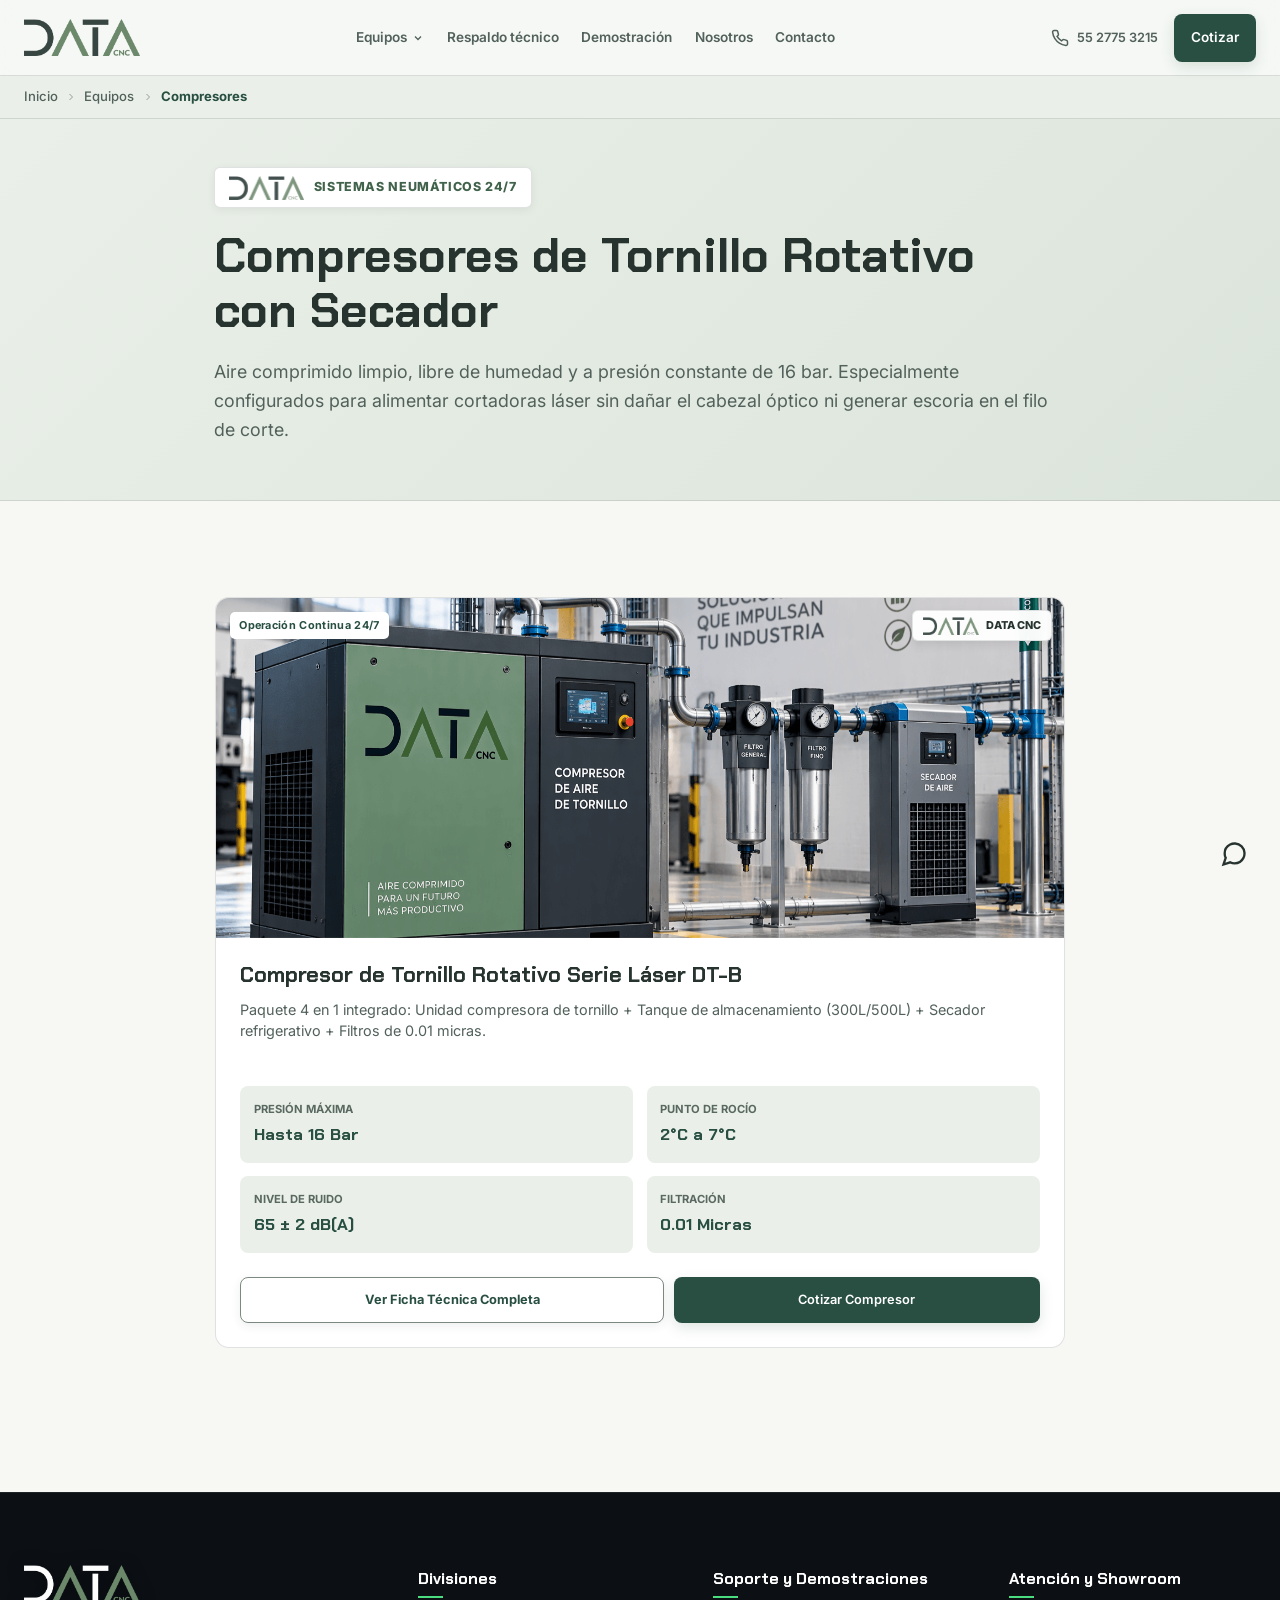
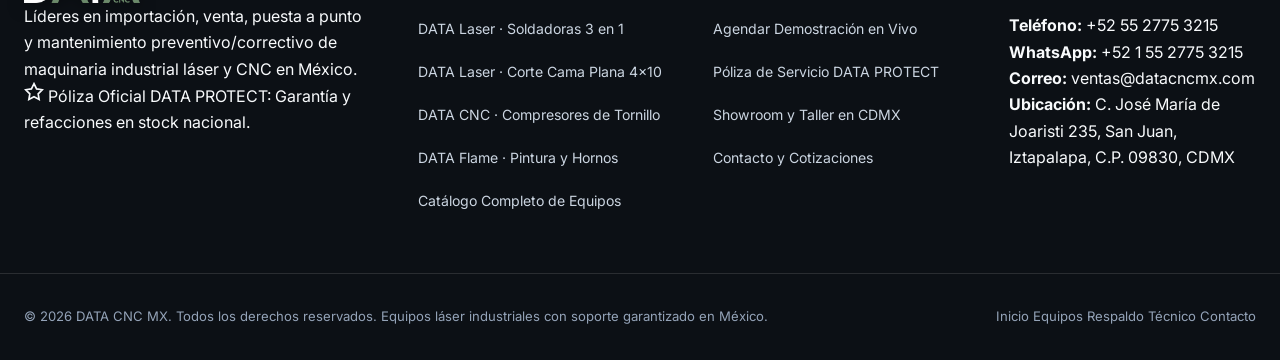
==== compresores.html @ 21731403 "feat: initialize data-cnc-mx-v2 repository with multi-page base and assets" ====
<!DOCTYPE html>
<html lang="es-MX">
<head>
  <meta charset="UTF-8">
  <meta name="viewport" content="width=device-width, initial-scale=1.0">
  <meta http-equiv="X-UA-Compatible" content="ie=edge">
  <title>Compresores de Tornillo Rotativo con Secador Integrado | DATA CNC MX</title>
  <meta name="description" content="Compresores de tornillo rotativo de 10 a 50 HP con secador refrigerativo integrado y 16 bar de presión para corte láser en México. DATA CNC MX.">
  <meta name="author" content="DATA CNC MX">
  <meta name="theme-color" content="#284f42">

  <link rel="icon" type="image/png" href="assets/images/logo-datacnc-symbol.png">
  <link rel="preconnect" href="https://fonts.googleapis.com">
  <link rel="preconnect" href="https://fonts.gstatic.com" crossorigin>
  <link href="https://fonts.googleapis.com/css2?family=Chakra+Petch:wght@500;600;700;800&family=Inter:wght@400;500;600;700&display=swap" rel="stylesheet">
  <link rel="stylesheet" href="css/style.css">
</head>
<body>
  <a class="skip-link" href="#contenido">Saltar al contenido</a>
  <!-- ==========================================================================
       Encabezado Principal y Navegación (Mega-Menú Interactivo)
       ========================================================================== -->
  <!-- ==========================================================================
       Encabezado Principal y Navegación Oficial
       ========================================================================== -->
  <header class="site-header" role="banner">
    <div class="container nav-container">
      <a href="index.html" class="brand-logo" aria-label="DATA CNC MX - Ir al inicio">
        <img src="assets/images/logo-datacnc-header.png" alt="Logotipo oficial DATA CNC" class="header-brand-img">
      </a>

      <!-- Menú de Enlaces de Escritorio y Móvil con Mega-Menú -->
      <nav id="menu-principal" class="nav-menu" aria-label="Menú principal">
        <div class="nav-item has-dropdown">
          <a href="equipos.html" class="nav-link nav-dropdown-trigger" id="dropdown-equipos-btn" aria-haspopup="true" aria-expanded="false">
            <span>Equipos</span>
            <svg class="dropdown-chevron" width="12" height="12" viewBox="0 0 24 24" fill="none" stroke="currentColor" stroke-width="2.5"><polyline points="6 9 12 15 18 9"></polyline></svg>
          </a>
          <div class="mega-menu" id="equipos-mega-menu" role="region" aria-label="Catálogo de equipos y divisiones">
            <div class="container mega-menu-inner">
              <!-- Columna 1: DATA Laser -->
              <div class="mega-col">
                <div class="mega-col-header">
                  <img src="assets/images/logo-data-laser.png" alt="Logotipo DATA Laser" class="mega-brand-logo">
                  <span class="mega-division-tag">Fibra Óptica</span>
                </div>
                <ul class="mega-links">
                  <li>
                    <a href="soldadura-laser.html" class="mega-link-item">
                      <div class="mega-icon-box">
                        <svg width="18" height="18" viewBox="0 0 24 24" fill="none" stroke="currentColor" stroke-width="2"><path d="M14.7 6.3a1 1 0 0 0 0 1.4l1.6 1.6a1 1 0 0 0 1.4 0l3.77-3.77a6 6 0 0 1-7.94 7.94l-6.91 6.91a2.12 2.12 0 0 1-3-3l6.91-6.91a6 6 0 0 1 7.94-7.94l-3.76 3.76z"/></svg>
                      </div>
                      <div class="mega-link-text">
                        <span class="mega-title">Soldadoras Láser</span>
                        <span class="mega-desc">3 en 1 RL (Chiller) & RA Portátil (Aire)</span>
                      </div>
                    </a>
                  </li>
                  <li>
                    <a href="corte-laser.html" class="mega-link-item">
                      <div class="mega-icon-box">
                        <svg width="18" height="18" viewBox="0 0 24 24" fill="none" stroke="currentColor" stroke-width="2"><rect x="3" y="3" width="18" height="18" rx="2"/><path d="M3 9h18"/><path d="M9 21V9"/><circle cx="15" cy="15" r="2"/></svg>
                      </div>
                      <div class="mega-link-text">
                        <span class="mega-title">Corte Láser Cama Plana</span>
                        <span class="mega-desc">Mesa 4x10 (1500 x 3000 mm / 1.5 a 12 kW)</span>
                      </div>
                    </a>
                  </li>
                </ul>
              </div>

              <!-- Columna 2: DATA CNC -->
              <div class="mega-col">
                <div class="mega-col-header">
                  <img src="assets/images/logo-data-cnc.png" alt="Logotipo DATA CNC" class="mega-brand-logo">
                  <span class="mega-division-tag">Control & Potencia</span>
                </div>
                <ul class="mega-links">
                  <li>
                    <a href="compresores.html" class="mega-link-item">
                      <div class="mega-icon-box">
                        <svg width="18" height="18" viewBox="0 0 24 24" fill="none" stroke="currentColor" stroke-width="2"><path d="M12 2v20M17 5H9.5a3.5 3.5 0 0 0 0 7h5a3.5 3.5 0 0 1 0 7H6"/></svg>
                      </div>
                      <div class="mega-link-text">
                        <span class="mega-title">Compresores de Tornillo</span>
                        <span class="mega-desc">10 - 50 HP con secador refrigerativo 24/7</span>
                      </div>
                    </a>
                  </li>
                  <li>
                    <a href="equipos.html" class="mega-link-item">
                      <div class="mega-icon-box">
                        <svg width="18" height="18" viewBox="0 0 24 24" fill="none" stroke="currentColor" stroke-width="2"><rect x="2" y="3" width="20" height="14" rx="2" ry="2"/><line x1="8" y1="21" x2="16" y2="21"/><line x1="12" y1="17" x2="12" y2="21"/></svg>
                      </div>
                      <div class="mega-link-text">
                        <span class="mega-title">Catálogo Completo</span>
                        <span class="mega-desc">Explorar todas las líneas y modelos</span>
                      </div>
                    </a>
                  </li>
                </ul>
              </div>

              <!-- Columna 3: DATA Flame -->
              <div class="mega-col">
                <div class="mega-col-header">
                  <img src="assets/images/logo-data-flame.png" alt="Logotipo DATA Flame" class="mega-brand-logo">
                  <span class="mega-division-tag">Acabados Térmicos</span>
                </div>
                <ul class="mega-links">
                  <li>
                    <a href="data-flame.html" class="mega-link-item">
                      <div class="mega-icon-box">
                        <svg width="18" height="18" viewBox="0 0 24 24" fill="none" stroke="currentColor" stroke-width="2"><path d="M8.5 14.5A2.5 2.5 0 0 0 11 12c0-1.38-.5-2-1-3-1.072-2.143-.224-4.054 2-6 .5 2.5 2 4.9 4 6.5 2 1.6 3 3.5 3 5.5a7 7 0 1 1-14 0c0-1.153.433-2.294 1-3a2.5 2.5 0 0 0 2.5 2.5z"/></svg>
                      </div>
                      <div class="mega-link-text">
                        <span class="mega-title">Pintura & Hornos</span>
                        <span class="mega-desc">Cabinas electrostáticas y curado 250°C</span>
                      </div>
                    </a>
                  </li>
                </ul>
              </div>

              <!-- Columna 4: Destacado / Asesoría -->
              <div class="mega-col">
                <div class="mega-featured-card">
                  <span class="badge">Showroom CDMX</span>
                  <h4>Prueba los equipos en vivo</h4>
                  <p>Trae tus propios materiales a Iztapalapa y prueba soldadura, corte y acabados en tiempo real.</p>
                  <a href="demostracion.html" class="btn">Agendar demostración</a>
                </div>
              </div>
            </div>
          </div>
        </div>
        <a href="respaldo-tecnico.html" class="nav-link">Respaldo técnico</a>
        <a href="demostracion.html" class="nav-link">Demostración</a>
        <a href="nosotros.html" class="nav-link">Nosotros</a>
        <a href="contacto.html" class="nav-link">Contacto</a>
      </nav>

      <!-- Acciones de Cabecera -->
      <div class="nav-actions">
        <a href="tel:+525527753215" class="nav-phone" title="Llamada directa">
          <svg width="18" height="18" viewBox="0 0 24 24" fill="none" stroke="currentColor" stroke-width="2"><path d="M22 16.92v3a2 2 0 0 1-2.18 2 19.79 19.79 0 0 1-8.63-3.07 19.5 19.5 0 0 1-6-6 19.79 19.79 0 0 1-3.07-8.67A2 2 0 0 1 4.11 2h3a2 2 0 0 1 2 1.72 12.84 12.84 0 0 0 .7 2.81 2 2 0 0 1-.45 2.11L8.09 9.91a16 16 0 0 0 6 6l1.27-1.27a2 2 0 0 1 2.11-.45 12.84 12.84 0 0 0 2.81.7A2 2 0 0 1 22 16.92z"></path></svg>
          <span>55 2775 3215</span>
        </a>
        <a href="contacto.html" class="btn btn-primary btn-sm">Cotizar</a>
        <button class="menu-toggle" aria-label="Abrir menú de navegación" aria-expanded="false" aria-controls="menu-principal">
          <svg viewBox="0 0 24 24" fill="none" stroke="currentColor" stroke-width="2"><line x1="3" y1="12" x2="21" y2="12"></line><line x1="3" y1="6" x2="21" y2="6"></line><line x1="3" y1="18" x2="21" y2="18"></line></svg>
        </button>
      </div>
    </div>
  </header>

  <nav class="breadcrumbs-nav" aria-label="Ruta de navegación">
    <div class="container">
      <ol class="breadcrumbs-list">
        <li class="breadcrumb-item"><a href="index.html">Inicio</a></li><li class="breadcrumb-separator"><svg width="12" height="12" viewBox="0 0 24 24" fill="none" stroke="currentColor" stroke-width="2"><polyline points="9 18 15 12 9 6"></polyline></svg></li><li class="breadcrumb-item"><a href="equipos.html">Equipos</a></li><li class="breadcrumb-separator"><svg width="12" height="12" viewBox="0 0 24 24" fill="none" stroke="currentColor" stroke-width="2"><polyline points="9 18 15 12 9 6"></polyline></svg></li><li class="breadcrumb-item current" aria-current="page">Compresores</li>
      </ol>
    </div>
  </nav>

  <main id="contenido" tabindex="-1">
    <section class="category-hero">
      <div class="container category-hero-inner">
        <div class="category-brand-badge">
          <img src="assets/images/logo-data-cnc.png" alt="División DATA CNC">
          <span style="font-size: 0.78rem; font-weight: 800; color: var(--support); letter-spacing: 0.05em;">SISTEMAS NEUMÁTICOS 24/7</span>
        </div>
        <h1 class="category-title">Compresores de Tornillo Rotativo con Secador</h1>
        <p class="category-desc">
          Aire comprimido limpio, libre de humedad y a presión constante de 16 bar. Especialmente configurados para alimentar cortadoras láser sin dañar el cabezal óptico ni generar escoria en el filo de corte.
        </p>
      </div>
    </section>

    <section class="section">
      <div class="container">
        <div style="max-width: 850px; margin: 0 auto 3rem;">
          <article class="product-card">
            <div class="product-thumb-wrapper" style="height: 340px;">
              <span class="product-tag">Operación Continua 24/7</span>
              <div class="card-division-badge">
                <img src="assets/images/logo-data-cnc.png" alt="DATA CNC">
                <span>DATA CNC</span>
              </div>
              <span class="product-power-tag">10 HP - 50 HP</span>
              <a href="ficha-compresor-tornillo.html" class="product-thumb-link">
                <img class="product-thumb" src="assets/images/compresor-tornillo-main.png" alt="Compresor de Tornillo con Secador" loading="lazy">
              </a>
            </div>
            <div class="product-content">
              <h2 class="product-title"><a href="ficha-compresor-tornillo.html">Compresor de Tornillo Rotativo Serie Láser DT-B</a></h2>
              <p class="product-desc">Paquete 4 en 1 integrado: Unidad compresora de tornillo + Tanque de almacenamiento (300L/500L) + Secador refrigerativo + Filtros de 0.01 micras.</p>
              
              <div class="ficha-highlights-grid" style="margin: 1.5rem 0;">
                <div class="highlight-box">
                  <span class="highlight-label">Presión Máxima</span>
                  <span class="highlight-value">Hasta 16 Bar</span>
                </div>
                <div class="highlight-box">
                  <span class="highlight-label">Punto de Rocío</span>
                  <span class="highlight-value">2°C a 7°C</span>
                </div>
                <div class="highlight-box">
                  <span class="highlight-label">Nivel de Ruido</span>
                  <span class="highlight-value">65 &plusmn; 2 dB(A)</span>
                </div>
                <div class="highlight-box">
                  <span class="highlight-label">Filtración</span>
                  <span class="highlight-value">0.01 Micras</span>
                </div>
              </div>

              <div class="product-actions">
                <a href="ficha-compresor-tornillo.html" class="btn btn-secondary btn-ver-ficha">Ver Ficha Técnica Completa</a>
                <a href="https://wa.me/5215527753215?text=Hola%20DATA%20CNC%20MX,%20me%20interesa%20cotizar%20el%20Compresor%20de%20Tornillo%20con%20Secador" target="_blank" rel="noopener" class="btn btn-primary">Cotizar Compresor</a>
              </div>
            </div>
          </article>
        </div>
      </div>
    </section>
  </main>
  <!-- ==========================================================================
       Pie de Página Oficial
       ========================================================================== -->
  <!-- ==========================================================================
       Pie de Página Oficial
       ========================================================================== -->
  <footer class="site-footer" role="contentinfo">
    <div class="container footer-grid">
      <div class="footer-col brand-col">
        <a href="index.html" class="brand-logo" aria-label="DATA CNC MX">
          <img src="assets/images/logo-datacnc-footer-light.png" alt="Logotipo oficial DATA CNC" class="footer-brand-img">
        </a>
        <p class="footer-text">
          Líderes en importación, venta, puesta a punto y mantenimiento preventivo/correctivo de maquinaria industrial láser y CNC en México.
        </p>
        <div class="footer-cert">
          <svg width="20" height="20" viewBox="0 0 24 24" fill="none" stroke="currentColor" stroke-width="2"><polygon points="12 2 15.09 8.26 22 9.27 17 14.14 18.18 21.02 12 17.77 5.82 21.02 7 14.14 2 9.27 8.91 8.26 12 2"></polygon></svg>
          <span>Póliza Oficial DATA PROTECT: Garantía y refacciones en stock nacional.</span>
        </div>
      </div>

      <div class="footer-col">
        <h4 class="footer-heading">Divisiones</h4>
        <ul class="footer-links">
          <li><a href="soldadura-laser.html">DATA Laser · Soldadoras 3 en 1</a></li>
          <li><a href="corte-laser.html">DATA Laser · Corte Cama Plana 4x10</a></li>
          <li><a href="compresores.html">DATA CNC · Compresores de Tornillo</a></li>
          <li><a href="data-flame.html">DATA Flame · Pintura y Hornos</a></li>
          <li><a href="equipos.html">Catálogo Completo de Equipos</a></li>
        </ul>
      </div>

      <div class="footer-col">
        <h4 class="footer-heading">Soporte y Demostraciones</h4>
        <ul class="footer-links">
          <li><a href="demostracion.html">Agendar Demostración en Vivo</a></li>
          <li><a href="respaldo-tecnico.html">Póliza de Servicio DATA PROTECT</a></li>
          <li><a href="nosotros.html">Showroom y Taller en CDMX</a></li>
          <li><a href="contacto.html">Contacto y Cotizaciones</a></li>
        </ul>
      </div>

      <div class="footer-col">
        <h4 class="footer-heading">Atención y Showroom</h4>
        <p class="footer-contact-line"><strong>Teléfono:</strong> <a href="tel:+525527753215">+52 55 2775 3215</a></p>
        <p class="footer-contact-line"><strong>WhatsApp:</strong> <a href="https://wa.me/5215527753215" target="_blank" rel="noopener">+52 1 55 2775 3215</a></p>
        <p class="footer-contact-line"><strong>Correo:</strong> <a href="mailto:ventas@datacncmx.com">ventas@datacncmx.com</a></p>
        <p class="footer-contact-line"><strong>Ubicación:</strong> C. José María de Joaristi 235, San Juan, Iztapalapa, C.P. 09830, CDMX</p>
      </div>
    </div>

    <div class="container footer-bottom">
      <p>&copy; 2026 DATA CNC MX. Todos los derechos reservados. Equipos láser industriales con soporte garantizado en México.</p>
      <div class="footer-bottom-links">
        <a href="index.html">Inicio</a>
        <a href="equipos.html">Equipos</a>
        <a href="respaldo-tecnico.html">Respaldo Técnico</a>
        <a href="contacto.html">Contacto</a>
      </div>
    </div>
  </footer>

  <!-- Botón Flotante Oficial de WhatsApp -->
  <a href="https://wa.me/5215527753215?text=Hola%20DATA%20CNC%20MX,%20me%20gustar%C3%ADa%20recibir%20asesor%C3%ADa%20personalizada." class="floating-whatsapp" target="_blank" rel="noopener" aria-label="Contactar a DATA CNC MX por WhatsApp">
    <svg width="28" height="28" viewBox="0 0 24 24" fill="none" stroke="currentColor" stroke-width="2"><path d="M21 11.5a8.38 8.38 0 0 1-.9 3.8 8.5 8.5 0 0 1-7.6 4.7 8.38 8.38 0 0 1-3.8-.9L3 21l1.9-5.7a8.38 8.38 0 0 1-.9-3.8 8.5 8.5 0 0 1 4.7-7.6 8.38 8.38 0 0 1 3.8-.9h.5a8.48 8.48 0 0 1 8 8v.5z"></path></svg>
  </a>

  <!-- Modal Lightbox para Vista Ampliada (Zoom) -->
  <div id="lightbox-modal" class="lightbox-modal" role="dialog" aria-modal="true" aria-hidden="true" aria-label="Visualizador de imagen en alta resolución">
    <div class="lightbox-content">
      <button class="lightbox-close-btn" id="lightbox-close-btn" aria-label="Cerrar vista ampliada">
        <svg width="20" height="20" viewBox="0 0 24 24" fill="none" stroke="currentColor" stroke-width="2.5"><line x1="18" y1="6" x2="6" y2="18"></line><line x1="6" y1="6" x2="18" y2="18"></line></svg>
      </button>
      <img id="lightbox-img" src="" alt="Imagen ampliada">
    </div>
  </div>

  <script src="js/main.js"></script>
</body>
</html>
---- css/style.css ----
/* ==========================================================================
   DATA CNC MX - Hoja de Estilos Principal (Moderno, Responsivo e Industrial)
   ========================================================================== */

:root {
  /* Brand system from DATA logo: sage, graphite and soft neutral surfaces */
  --bg-primary: #f7f8f4;
  --bg-secondary: #eaf0e9;
  --bg-card: #ffffff;
  --bg-card-hover: #f4f7f4;
  --bg-glass: rgba(255, 255, 255, 0.97);
  --bg-deep: #203b32;
  --bg-sage: #e6ede6;

  --brand: #284f42;
  --brand-hover: #1c3b30;
  --brand-glow: rgba(65, 99, 75, 0.16);
  --support: #41634b;
  --support-glow: rgba(82, 111, 93, 0.14);
  --accent-green: #2f6b43;

  --text-main: #27332f;
  --text-muted: #52615b;
  --text-dim: #596860;
  --text-on-dark: #f5f7f5;
  --text-muted-on-dark: #e0e8e1;

  --border-subtle: rgba(39, 51, 47, 0.14);
  --border-accent: rgba(65, 99, 75, 0.42);

  --font-heading: 'Chakra Petch', -apple-system, sans-serif;
  --font-body: 'Inter', -apple-system, BlinkMacSystemFont, "Segoe UI", Roboto, sans-serif;

  --radius-sm: 8px;
  --radius-md: 14px;
  --radius-lg: 22px;
  --radius-full: 9999px;

  --shadow-card: 0 14px 34px -18px rgba(39, 51, 47, 0.34);
  --shadow-glow: 0 0 25px var(--brand-glow);

  --transition-fast: 0.2s cubic-bezier(0.16, 1, 0.3, 1);
  --transition-normal: 0.3s cubic-bezier(0.16, 1, 0.3, 1);

  --header-height: 76px;
  --container-max: 1280px;
}

/* Reset y caja */
*, *::before, *::after {
  box-sizing: border-box;
  margin: 0;
  padding: 0;
}

html {
  scroll-behavior: smooth;
  font-size: 16px;
  -webkit-text-size-adjust: 100%;
}

body {
  background: var(--bg-primary);
  color: var(--text-main);
  font-family: var(--font-body);
  line-height: 1.65;
}

img {
  max-width: 100%;
  height: auto;
  display: block;
}

a {
  color: inherit;
  text-decoration: none;
  transition: color var(--transition-fast);
}

button, input, select, textarea {
  font-family: inherit;
  font-size: inherit;
  color: inherit;
}

/* Tipografía de Encabezados */
h1, h2, h3, h4, .brand-font {
  font-family: var(--font-heading);
  letter-spacing: 0;
  font-weight: 700;
  text-transform: none;
}

/* Contenedor centralizado */
.container {
  width: 100%;
  max-width: var(--container-max);
  margin-left: auto;
  margin-right: auto;
  padding-left: 1.5rem;
  padding-right: 1.5rem;
}

/* Botones */
.btn {
  display: inline-flex;
  align-items: center;
  justify-content: center;
  gap: 0.6rem;
  min-height: 48px;
  padding: 0.8rem 1.25rem;
  font-family: var(--font-body);
  font-weight: 600;
  font-size: 0.9rem;
  line-height: 1.4;
  border-radius: var(--radius-sm);
  cursor: pointer;
  transition: background var(--transition-fast), color var(--transition-fast), box-shadow var(--transition-fast), transform var(--transition-fast);
  border: 1px solid transparent;
  white-space: normal;
  text-align: center;
}

.btn-primary {
  background: var(--brand);
  color: #ffffff;
  box-shadow: 0 5px 14px var(--brand-glow);
}

.btn-primary:hover {
  background: var(--brand-hover);
  box-shadow: 0 8px 20px rgba(48, 76, 56, 0.24);
  transform: translateY(-2px);
}

.btn-secondary {
  background: #ffffff;
  color: var(--brand);
  border-color: #7c8981;
  box-shadow: 0 3px 10px rgba(39, 51, 47, 0.08);
}

.btn-secondary:hover {
  background: var(--bg-secondary);
  border-color: var(--brand);
  transform: translateY(-2px);
}

.btn-outline {
  background: transparent;
  color: var(--brand);
  border-color: var(--brand);
}

.btn-outline:hover {
  background: var(--brand);
  color: #ffffff;
  box-shadow: 0 0 15px var(--brand-glow);
}

.btn-whatsapp {
  background: #176940;
  color: #ffffff;
}

.btn-whatsapp:hover {
  background: #105432;
  box-shadow: 0 4px 15px rgba(37, 211, 102, 0.4);
}

.btn-sm {
  padding: 0.5rem 1rem;
  font-size: 0.85rem;
}

.btn-block {
  width: 100%;
}

/* ==========================================================================
   Header y Barra de Navegación
   ========================================================================== */
.site-header {
  position: fixed;
  top: 0;
  left: 0;
  right: 0;
  height: var(--header-height);
  z-index: 1000;
  transition: background var(--transition-normal), backdrop-filter var(--transition-normal), border var(--transition-normal);
}

.site-header {
  background: rgba(245, 247, 245, 0.88);
  backdrop-filter: blur(14px);
  -webkit-backdrop-filter: blur(14px);
  border-bottom: 1px solid var(--border-subtle);
}

.site-header.scrolled {
  background: var(--bg-glass);
  backdrop-filter: blur(14px);
  -webkit-backdrop-filter: blur(14px);
  border-bottom: 1px solid var(--border-subtle);
}

.nav-container {
  display: flex;
  align-items: center;
  justify-content: space-between;
  gap: 1.5rem;
  height: 100%;
}

.brand-logo {
  display: flex;
  align-items: center;
  gap: 0.75rem;
}

.brand-logo {
  display: flex;
  align-items: center;
  text-decoration: none;
}

.brand-logo img,
.header-brand-img {
  height: 38px;
  width: auto;
  max-width: 175px;
  object-fit: contain;
  display: block;
}

.brand-text {
  display: flex;
  flex-direction: column;
}

.brand-title {
  font-size: 1.3rem;
  color: var(--text-main);
  line-height: 1.1;
  font-weight: 800;
}

.brand-title span {
  color: var(--brand);
}

.brand-subtitle {
  font-size: 0.65rem;
  color: var(--text-dim);
  letter-spacing: 0.15em;
  font-weight: 600;
}

.nav-menu {
  display: flex;
  align-items: center;
  gap: 1.4rem;
}

.nav-link {
  font-size: 0.85rem;
  font-weight: 600;
  color: var(--text-muted);
  position: relative;
  min-height: 44px;
  display: inline-flex;
  align-items: center;
  white-space: nowrap;
}

.nav-link:hover, .nav-link.active {
  color: var(--text-main);
}

.nav-link::after {
  content: '';
  position: absolute;
  bottom: 0;
  left: 0;
  width: 0%;
  height: 2px;
  background-color: var(--brand);
  transition: width var(--transition-fast);
}

.nav-link:hover::after, .nav-link.active::after {
  width: 100%;
}

.nav-actions {
  display: flex;
  align-items: center;
  gap: 1rem;
}

.nav-phone {
  display: inline-flex;
  align-items: center;
  justify-content: center;
  gap: 0.5rem;
  min-width: 44px;
  min-height: 44px;
  font-size: 0.8rem;
  color: var(--text-muted);
  font-weight: 600;
}

.nav-phone:hover {
  color: var(--brand);
}

/* Botón Hamburguesa Móvil */
.menu-toggle {
  display: none;
  width: 44px;
  height: 44px;
  align-items: center;
  justify-content: center;
  background: none;
  border: 1px solid var(--border-subtle);
  border-radius: 4px;
  cursor: pointer;
  padding: 0.5rem;
  color: var(--text-main);
}

.menu-toggle svg {
  width: 28px;
  height: 28px;
}

/* ==========================================================================
   Hero Section
   ========================================================================== */
.hero {
  padding-top: calc(var(--header-height) + 4rem);
  padding-bottom: 4rem;
  position: relative;
  background: linear-gradient(110deg, #f7f8f4 55%, #eaf0e9 55%);
}

.hero-grid {
  display: grid;
  grid-template-columns: minmax(0, 1fr) minmax(0, 1fr);
  grid-template-areas: 'copy machine';
  align-items: center;
  gap: 3.5rem;
}

.hero-content {
  grid-area: copy;
  min-width: 0;
}

.hero-title {
  font-size: clamp(2.5rem, 4.2vw, 3.8rem);
  line-height: 1.08;
  letter-spacing: -0.045em;
  margin-bottom: 1.5rem;
  color: var(--text-main);
}

.hero-description {
  font-size: 1.05rem;
  color: var(--text-muted);
  margin-bottom: 1.75rem;
  max-width: 49ch;
}

.hero-buttons {
  display: flex;
  flex-wrap: wrap;
  gap: 0.75rem;
  margin-bottom: 1.75rem;
}

.hero-guarantee {
  display: flex;
  flex-wrap: wrap;
  align-items: center;
  gap: 0.75rem 1.5rem;
  padding-top: 1.5rem;
  border-top: 1px solid var(--border-subtle);
}

.guarantee-item {
  display: flex;
  align-items: center;
  gap: 0.5rem;
  font-size: 0.85rem;
  color: var(--text-muted);
  font-weight: 500;
}

.guarantee-item svg {
  color: var(--brand);
  flex-shrink: 0;
}

.hero-image-wrapper {
  grid-area: machine;
  min-width: 0;
  position: relative;
  border-radius: var(--radius-lg);
  overflow: hidden;
  background: var(--bg-deep);
  box-shadow: var(--shadow-card);
}

.hero-main-img {
  width: 100%;
  height: auto;
  aspect-ratio: 6 / 5;
  object-fit: cover;
}

.hero-image-caption {
  display: flex;
  align-items: center;
  justify-content: space-between;
  gap: 1rem;
  padding: 1.25rem 1.5rem;
  background: var(--bg-deep);
  color: #fff;
  font-size: 0.9rem;
}

/* ==========================================================================
   Sección de Métricas / Stats
   ========================================================================== */
.stats-section {
  padding: 1.75rem 0;
  background: var(--bg-card);
  border-block: 1px solid var(--border-subtle);
}

.stats-grid {
  display: grid;
  grid-template-columns: repeat(4, 1fr);
  gap: 2rem;
  text-align: center;
}

.stat-item {
  position: relative;
}

.stat-item:not(:last-child)::after {
  content: '';
  position: absolute;
  right: 0;
  top: 20%;
  height: 60%;
  width: 1px;
  background: var(--border-subtle);
}

.stat-number {
  font-size: clamp(1.6rem, 2.5vw, 2.1rem);
  font-weight: 700;
  color: var(--brand);
  line-height: 1.2;
  margin-bottom: 0.3rem;
  font-family: var(--font-heading);
}

.stat-label {
  font-size: 0.7rem;
  font-weight: 600;
  color: var(--text-muted);
  letter-spacing: 0.06em;
}

/* ==========================================================================
   Sección de Catálogo de Productos
   ========================================================================== */
.section {
  padding: 6rem 0;
  position: relative;
}

.section-header {
  text-align: left;
  max-width: 720px;
  margin: 0 0 2rem;
}

.section-subtitle {
  color: var(--brand);
  font-size: 0.73rem;
  font-weight: 700;
  letter-spacing: 0.1em;
  text-transform: uppercase;
  margin-bottom: 1rem;
  display: block;
}

.section-title {
  font-size: clamp(2rem, 3vw, 2.6rem);
  line-height: 1.15;
  margin-bottom: 1rem;
}

.section-desc {
  font-size: 1.05rem;
  color: var(--text-muted);
}

/* Filtros de Productos */
.product-filters {
  display: flex;
  justify-content: flex-start;
  flex-wrap: wrap;
  gap: 0.6rem;
  margin-bottom: 1rem;
}

.filter-btn {
  background: transparent;
  border: 1px solid #7c8981;
  color: var(--text-main);
  min-height: 44px;
  padding: 0.6rem 1rem;
  border-radius: var(--radius-full);
  font-size: 0.85rem;
  font-weight: 600;
  cursor: pointer;
  transition: background var(--transition-fast), color var(--transition-fast);
}

.filter-btn:hover, .filter-btn.active {
  background: var(--brand);
  border-color: var(--brand);
  color: #ffffff;
  box-shadow: 0 4px 12px var(--brand-glow);
}

/* Grilla de Productos */
.products-grid {
  display: grid;
  grid-template-columns: repeat(3, minmax(0, 1fr));
  gap: 1.5rem;
}

.product-card {
  background: var(--bg-card);
  border: 1px solid var(--border-subtle);
  border-radius: var(--radius-md);
  overflow: hidden;
  transition: all var(--transition-normal);
  display: flex;
  flex-direction: column;
}

.product-card:hover {
  transform: translateY(-3px);
  border-color: var(--border-accent);
  box-shadow: var(--shadow-card);
}

.product-thumb-wrapper {
  position: relative;
  height: 240px;
  background: var(--bg-secondary);
  overflow: hidden;
  display: flex;
  align-items: center;
  justify-content: center;
}

.product-thumb {
  height: 100%;
  width: 100%;
  object-fit: cover;
  transition: transform 0.4s ease;
}

.product-card:hover .product-thumb {
  transform: scale(1.08);
}

.product-tag {
  position: absolute;
  z-index: 1;
  top: 0.85rem;
  left: 0.85rem;
  max-width: calc(100% - 1.7rem);
  background: #ffffff;
  color: var(--brand);
  font-size: 0.68rem;
  font-weight: 700;
  letter-spacing: 0.03em;
  padding: 0.3rem 0.6rem;
  border-radius: 5px;
}

.product-power-tag {
  position: absolute;
  bottom: 0.85rem;
  right: 0.85rem;
  background: var(--brand);
  color: #fff;
  font-size: 0.75rem;
  font-weight: 700;
  padding: 0.3rem 0.6rem;
  border-radius: 5px;
}

.product-content {
  padding: 1.5rem;
  display: flex;
  flex-direction: column;
  flex-grow: 1;
  min-width: 0;
}

.product-title {
  font-size: 1.35rem;
  margin-bottom: 0.6rem;
  line-height: 1.25;
}

.product-desc {
  font-size: 0.9rem;
  color: var(--text-muted);
  margin-bottom: 1.25rem;
  line-height: 1.5;
}

.product-specs-list {
  list-style: none;
  margin-bottom: 1.5rem;
  padding-bottom: 1.25rem;
  border-bottom: 1px solid var(--border-subtle);
  display: flex;
  flex-direction: column;
  gap: 0.5rem;
}

.product-spec-item {
  display: flex;
  align-items: center;
  gap: 0.6rem;
  font-size: 0.82rem;
  color: var(--text-muted);
}

.product-spec-item svg {
  color: var(--brand);
  flex-shrink: 0;
  width: 16px;
  height: 16px;
}

.product-actions {
  display: flex;
  flex-wrap: wrap;
  gap: 0.6rem;
  margin-top: auto;
}

.product-actions .btn {
  flex: 1 1 auto;
  min-height: 46px;
  padding: 0.7rem 0.8rem;
  font-size: 0.8rem;
}

/* ==========================================================================
   Sección Data Protect (Garantía y Servicio)
   ========================================================================== */
.data-protect-section {
  background: var(--bg-secondary);
  border-top: 1px solid var(--border-subtle);
  border-bottom: 1px solid var(--border-subtle);
}

.protect-grid {
  display: grid;
  grid-template-columns: minmax(0, 1.3fr) minmax(0, 0.7fr);
  gap: 3.5rem;
  align-items: center;
}

.protect-badge {
  display: inline-flex;
  align-items: center;
  gap: 0.5rem;
  color: var(--support);
  font-size: 0.8rem;
  font-weight: 700;
  letter-spacing: 0.1em;
  text-transform: uppercase;
  margin-bottom: 1rem;
}

.protect-features {
  display: grid;
  grid-template-columns: 1fr 1fr;
  gap: 1.5rem;
  margin-top: 2rem;
}

.protect-feature-card {
  background: var(--bg-card);
  border: 1px solid var(--border-subtle);
  border-radius: var(--radius-md);
  padding: 1.5rem;
  transition: border-color var(--transition-fast);
}

.protect-feature-card:hover {
  border-color: var(--support);
}

.protect-feature-card .card-icon {
  width: 40px;
  height: 40px;
  border-radius: var(--radius-sm);
  background: var(--bg-sage);
  color: var(--support);
  display: flex;
  align-items: center;
  justify-content: center;
  margin-bottom: 1rem;
}

.protect-feature-card h4 {
  font-size: 1.05rem;
  margin-bottom: 0.4rem;
}

.protect-feature-card p {
  font-size: 0.85rem;
  color: var(--text-muted);
}

.protect-visual {
  position: relative;
  text-align: center;
}

.protect-visual img {
  width: 100%;
  aspect-ratio: 4 / 5;
  object-fit: cover;
  border-radius: var(--radius-lg);
  box-shadow: var(--shadow-card);
}

/* ==========================================================================
   Sección Demostraciones (Agenda tu DEMO)
   ========================================================================== */
.demo-banner {
  --text-muted: #dce6df;
  --text-dim: #dce6df;
  background: var(--bg-deep);
  color: #ffffff;
  border-radius: var(--radius-lg);
  padding: 3.5rem;
  display: grid;
  grid-template-columns: minmax(0, 1.2fr) minmax(0, 0.8fr);
  gap: 3rem;
  align-items: center;
}

.demo-banner-content h2 {
  font-size: 2.2rem;
  margin-bottom: 1rem;
}

.demo-banner-content p {
  font-size: 1.05rem;
  color: #e9f0ea;
  margin-bottom: 2rem;
}

.demo-options {
  display: flex;
  flex-direction: column;
  gap: 1rem;
  margin-bottom: 2rem;
}

.demo-option-item {
  display: flex;
  align-items: flex-start;
  gap: 1rem;
}

.demo-option-item svg {
  color: #c5d9be;
  flex-shrink: 0;
  margin-top: 0.2rem;
}

.demo-option-item h4 {
  font-size: 0.95rem;
  margin-bottom: 0.2rem;
}

.demo-option-item p {
  font-size: 0.82rem;
  color: var(--text-muted);
  margin-bottom: 0;
}

.demo-banner-action {
  --text-muted: #52615b;
  --text-dim: #596860;
  background: #f7f8f4;
  color: var(--text-main);
  border-radius: var(--radius-md);
  padding: 2rem;
  text-align: left;
}

.demo-banner-action h3 {
  font-size: 1.3rem;
  margin-bottom: 0.5rem;
}

.demo-banner-action p {
  font-size: 0.85rem;
  color: var(--text-muted);
  margin-bottom: 1.5rem;
}

/* ==========================================================================
   Sección Sobre Nosotros (About Us)
   ========================================================================== */
.about-grid {
  display: grid;
  grid-template-columns: 1fr 1fr;
  gap: 4rem;
  align-items: center;
}

.about-images-composition {
  position: relative;
}

.about-main-image {
  width: 100%;
  max-height: 580px;
  object-fit: cover;
  border-radius: var(--radius-lg);
  box-shadow: var(--shadow-card);
}

.about-badge-card {
  position: absolute;
  bottom: -20px;
  right: -20px;
  background: var(--bg-glass);
  backdrop-filter: blur(12px);
  border: 1px solid var(--border-accent);
  padding: 1.25rem 1.5rem;
  border-radius: var(--radius-md);
  box-shadow: var(--shadow-card);
  text-align: center;
}

.about-badge-number {
  font-size: 2.2rem;
  font-weight: 800;
  color: var(--brand);
  font-family: var(--font-heading);
  line-height: 1;
}

.about-badge-label {
  font-size: 0.75rem;
  font-weight: 700;
  color: var(--text-muted);
  text-transform: uppercase;
}

.about-values {
  display: grid;
  grid-template-columns: 1fr 1fr;
  gap: 1.5rem;
  margin-top: 2rem;
}

.value-item h4 {
  font-size: 1rem;
  margin-bottom: 0.3rem;
  color: var(--brand);
}

.value-item p {
  font-size: 0.85rem;
  color: var(--text-muted);
}

/* ==========================================================================
   Sección de Contacto y Formulario
   ========================================================================== */
.contact-section {
  background: var(--bg-secondary);
  border-top: 1px solid var(--border-subtle);
}

.contact-grid {
  display: grid;
  grid-template-columns: 0.9fr 1.1fr;
  gap: 3.5rem;
}

.contact-info-card {
  display: flex;
  flex-direction: column;
  gap: 2rem;
}

.contact-info-item {
  display: flex;
  align-items: flex-start;
  gap: 1.25rem;
}

.contact-icon-box {
  width: 48px;
  height: 48px;
  border-radius: var(--radius-md);
  background: var(--bg-sage);
  border: 1px solid var(--border-accent);
  color: var(--brand);
  display: flex;
  align-items: center;
  justify-content: center;
  flex-shrink: 0;
}

.contact-info-text h4 {
  font-size: 0.95rem;
  margin-bottom: 0.25rem;
}

.contact-info-text p, .contact-info-text a {
  font-size: 0.95rem;
  color: var(--text-muted);
}

.contact-info-text a:hover {
  color: var(--brand);
}

/* Formulario */
.contact-form-card {
  background: var(--bg-card);
  border: 1px solid var(--border-subtle);
  border-radius: var(--radius-lg);
  padding: 2.5rem;
  box-shadow: var(--shadow-card);
}

.form-grid {
  display: grid;
  grid-template-columns: 1fr 1fr;
  gap: 1.25rem;
}

.form-group {
  display: flex;
  flex-direction: column;
  gap: 0.4rem;
}

.form-group.full-width {
  grid-column: 1 / -1;
}

.form-label {
  font-size: 0.85rem;
  font-weight: 600;
  color: var(--text-main);
}

.form-input, .form-select, .form-textarea {
  width: 100%;
  min-width: 0;
  min-height: 48px;
  background: #ffffff;
  border: 1px solid #7c8981;
  border-radius: var(--radius-sm);
  padding: 0.8rem 1rem;
  color: var(--text-main);
  font-size: 16px;
  transition: border-color var(--transition-fast), box-shadow var(--transition-fast);
}

.form-input:focus, .form-select:focus, .form-textarea:focus {
  outline: none;
  border-color: var(--brand);
  box-shadow: 0 0 0 3px var(--brand-glow);
  background: #ffffff;
}

.form-select option {
  background: #ffffff;
  color: var(--text-main);
}

.form-textarea {
  resize: vertical;
  min-height: 110px;
}

/* ==========================================================================
   Footer
   ========================================================================== */
.site-footer {
  --text-main: #f8fafc;
  --text-muted: #cbd5e1;
  --text-dim: #94a3b8;
  --brand: #4ade80;
  --border-subtle: rgba(255, 255, 255, 0.12);
  background: #0c1015;
  border-top: 1px solid rgba(255, 255, 255, 0.08);
  color: var(--text-main);
  padding: 4.5rem 0 2rem;
}

.footer-brand-img {
  height: 42px;
  width: auto;
  max-width: 185px;
  object-fit: contain;
  display: block;
  filter: drop-shadow(0 2px 8px rgba(0, 0, 0, 0.6));
}

.footer-grid {
  display: grid;
  grid-template-columns: 1.4fr 1fr 1fr 1fr;
  gap: 3rem;
  margin-bottom: 3.5rem;
}

.footer-brand p {
  color: var(--text-muted);
  font-size: 0.9rem;
  margin-top: 1rem;
  max-width: 320px;
}

.footer-col h4 {
  font-size: 1rem;
  margin-bottom: 1.25rem;
  color: #ffffff;
  position: relative;
  display: inline-block;
}

.footer-col h4::after {
  content: '';
  position: absolute;
  bottom: -6px;
  left: 0;
  width: 25px;
  height: 2px;
  background: var(--brand);
}

.footer-links {
  list-style: none;
  display: flex;
  flex-direction: column;
  gap: 0.7rem;
}

.footer-links a {
  font-size: 0.88rem;
  color: var(--text-muted);
  transition: color var(--transition-fast);
}

.footer-links a:hover {
  color: var(--brand);
  transform: translateX(4px);
  display: inline-block;
}

.footer-bottom {
  display: flex;
  justify-content: space-between;
  align-items: center;
  padding-top: 2rem;
  border-top: 1px solid var(--border-subtle);
  font-size: 0.82rem;
  color: var(--text-dim);
  flex-wrap: wrap;
  gap: 1rem;
}

/* ==========================================================================
   Botón Flotante de WhatsApp
   ========================================================================== */
.floating-whatsapp {
  position: fixed;
  bottom: 2rem;
  right: 2rem;
  z-index: 999;
  display: flex;
  align-items: center;
  gap: 0.75rem;
}

.whatsapp-btn-round {
  width: 56px;
  height: 56px;
  border-radius: 50%;
  background: #176940;
  color: #ffffff;
  display: flex;
  align-items: center;
  justify-content: center;
  box-shadow: 0 4px 16px rgba(23, 105, 64, 0.2);
  cursor: pointer;
  transition: transform var(--transition-normal);
}

.whatsapp-btn-round:hover {
  transform: scale(1.1);
}

.whatsapp-tooltip {
  background: #ffffff;
  border: 1px solid var(--border-subtle);
  padding: 0.5rem 0.9rem;
  border-radius: var(--radius-full);
  font-size: 0.8rem;
  font-weight: 600;
  color: var(--text-main);
  box-shadow: var(--shadow-card);
  pointer-events: none;
  white-space: nowrap;
}

/* ==========================================================================
   Modales (Ficha Técnica y Agenda Demo)
   ========================================================================== */
body.modal-open {
  overflow: hidden;
}

.modal-overlay {
  overflow-y: auto;
  overscroll-behavior: contain;
  position: fixed;
  inset: 0;
  background: rgba(0, 0, 0, 0.8);
  backdrop-filter: blur(8px);
  z-index: 2000;
  display: flex;
  align-items: center;
  justify-content: center;
  padding: 1.5rem;
  opacity: 0;
  visibility: hidden;
  transition: opacity var(--transition-normal), visibility var(--transition-normal);
}

.modal-overlay.active {
  opacity: 1;
  visibility: visible;
}

.modal-box {
  background: #ffffff;
  border: 1px solid var(--border-accent);
  border-radius: 6px;
  margin-block: auto;
  width: 100%;
  max-width: 860px;
  max-height: min(90vh, 820px);
  overflow-y: auto;
  box-shadow: 0 25px 50px -12px rgba(0, 0, 0, 0.75);
  position: relative;
  transform: translateY(20px);
  transition: transform var(--transition-normal);
}

.modal-overlay.active .modal-box {
  transform: translateY(0);
}

.modal-header {
  padding: 1.75rem 2rem;
  border-bottom: 1px solid var(--border-subtle);
  display: flex;
  align-items: center;
  justify-content: space-between;
  position: sticky;
  top: 0;
  background: var(--bg-secondary);
  z-index: 10;
}

.modal-title {
  font-size: 1.25rem;
  color: var(--text-main);
  line-height: 1.35;
  min-width: 0;
  overflow-wrap: anywhere;
}

.modal-close-btn {
  flex-shrink: 0;
  width: 44px;
  height: 44px;
  display: inline-flex;
  align-items: center;
  justify-content: center;
  background: none;
  border: none;
  border-radius: 4px;
  cursor: pointer;
  color: var(--text-muted);
  padding: 0.5rem;
  transition: color var(--transition-fast);
}

.modal-close-btn:hover {
  color: var(--brand);
  background: var(--bg-sage);
}

.modal-body {
  padding: 2rem;
}

.modal-footer {
  padding: 1.25rem 2rem;
  border-top: 1px solid var(--border-subtle);
  display: flex;
  justify-content: flex-end;
  gap: 1rem;
  background: var(--bg-secondary);
  position: sticky;
  bottom: 0;
}

/* Tabla de Ficha Técnica */
.spec-table-container {
  overflow-x: auto;
  margin: 1.5rem 0;
}

.spec-table {
  width: 100%;
  border-collapse: collapse;
  font-size: 0.9rem;
}

.spec-table th, .spec-table td {
  padding: 0.85rem 1rem;
  text-align: left;
  border-bottom: 1px solid var(--border-subtle);
}

.spec-table th {
  background: rgba(131, 155, 131, 0.16);
  color: var(--brand);
  font-family: var(--font-heading);
  text-transform: uppercase;
  font-size: 0.8rem;
  letter-spacing: 0.05em;
}

.spec-table tr:hover td {
  background: rgba(255, 255, 255, 0.02);
}

/* Notificación Toast */
.toast-container {
  position: fixed;
  bottom: max(1rem, env(safe-area-inset-bottom));
  left: max(1rem, env(safe-area-inset-left));
  right: max(1rem, env(safe-area-inset-right));
  z-index: 3000;
  display: flex;
  flex-direction: column;
  gap: 0.75rem;
}

.toast {
  background: var(--bg-deep);
  border: 1px solid #c5d9be;
  color: #ffffff;
  padding: 1rem 1.4rem;
  border-radius: var(--radius-sm);
  box-shadow: var(--shadow-card);
  font-size: 0.9rem;
  width: fit-content;
  max-width: 34rem;
  display: flex;
  align-items: center;
  gap: 0.75rem;
  animation: slide-up 0.3s ease;
}

@keyframes slide-up {
  from {
    transform: translateY(20px);
    opacity: 0;
  }
  to {
    transform: translateY(0);
    opacity: 1;
  }
}

/* ==========================================================================
   Estilos de Impresión para Ficha Técnica (A4 Industrial Sheet)
   ========================================================================== */
/* Jerarquía, orientación y accesibilidad */
.hero-title span {
  color: var(--brand);
}
.hero-image-label {
  position: absolute;
  top: 1rem;
  left: 1rem;
  padding: 0.4rem 0.65rem;
  border: 1px solid #71877a;
  border-radius: 5px;
  background: var(--bg-deep);
  color: #fff;
  font-size: 0.65rem;
  font-weight: 600;
  letter-spacing: 0.08em;
}
.hero-image-caption strong, .hero-image-caption span {
  display: block;
}
.hero-image-caption div > span {
  margin-top: 0.2rem;
  color: #dce6df;
  font-size: 0.78rem;
}
.image-caption-mark {
  font-size: 1.75rem;
  color: #c5d9be;
}
.product-count {
  color: var(--text-muted);
  font-size: 0.8rem;
  margin-bottom: 1.5rem;
}
.product-spec-item {
  align-items: flex-start;
}
.product-spec-item svg {
  margin-top: 0.25rem;
}
.demo-banner .section-subtitle {
  color: #c5d9be;
}
.demo-action-label {
  display: block;
  color: var(--brand);
  font-size: 0.7rem;
  letter-spacing: 0.08em;
  font-weight: 700;
  margin-bottom: 1rem;
}
.demo-banner-action .demo-help {
  margin: 1rem 0 0;
  font-size: 0.8rem;
}
.demo-help a {
  color: var(--brand);
  text-decoration: underline;
  text-underline-offset: 3px;
}
.form-hint {
  color: var(--text-muted);
  font-size: 0.82rem;
}
.full-width {
  grid-column: 1 / -1;
}
.form-group {
  min-width: 0;
}
.form-input::placeholder, .form-textarea::placeholder {
  color: var(--text-dim);
  opacity: 1;
}
.footer-links a {
  display: inline-flex;
  align-items: center;
  min-height: 32px;
}
.skip-link {
  position: fixed;
  top: 0.75rem;
  left: 1rem;
  z-index: 4000;
  padding: 0.75rem 1rem;
  background: var(--brand);
  color: #fff;
  border-radius: 6px;
  transform: translateY(-180%);
}
.skip-link:focus {
  transform: translateY(0);
}
#contenido, section[id] {
  scroll-margin-top: calc(var(--header-height) + 1.25rem);
}
#contenido:focus {
  outline: none;
}
:where(a, button, input, select, textarea):focus-visible {
  outline: 3px solid var(--brand);
  outline-offset: 4px;
  box-shadow: 0 0 0 2px #fff;
}
.site-footer :focus-visible, .hero-image-caption :focus-visible {
  outline-color: #c5d9be;
}
.ficha-intro {
  display: grid;
  grid-template-columns: 180px minmax(0, 1fr);
  gap: 1.5rem;
  align-items: start;
  margin-bottom: 2rem;
}
.ficha-image {
  background: var(--bg-secondary);
  border-radius: var(--radius-sm);
  overflow: hidden;
}
.ficha-image img {
  width: 100%;
  aspect-ratio: 1;
  object-fit: cover;
}
.ficha-tags {
  display: flex;
  flex-wrap: wrap;
  gap: 0.5rem;
}
.ficha-tags span {
  padding: 0.3rem 0.6rem;
  color: var(--brand);
  background: var(--bg-secondary);
  border-radius: 5px;
  font-size: 0.75rem;
  font-weight: 600;
}

@media print {
  body {
    background: #ffffff !important;
    color: #111827 !important;
  }

  .site-header, .site-footer, .floating-whatsapp, .hero, .stats-section, 
  .data-protect-section, .about-section, .contact-section, .product-filters, 
  .modal-overlay:not(.active) {
    display: none !important;
  }

  .modal-overlay.active {
    display: block;
    position: static;
    background: none;
    backdrop-filter: none;
    padding: 0;
    overflow: visible;
  }

  .modal-box {
    box-shadow: none;
    border: none;
    max-width: 100%;
    max-height: none;
    overflow: visible;
    transform: none;
    color: #111827;
  }

  body.modal-open main, .skip-link, .modal-close-btn, .modal-footer {
    display: none !important;
  }

  body.modal-open {
    overflow: visible;
  }
  .modal-header {
    position: static;
    background: #fff;
    padding: 0 0 1rem;
  }
  .modal-body {
    padding: 0;
  }

  .spec-table th {
    background: #f1f5f9 !important;
    color: #0f172a !important;
    border-bottom: 2px solid #cbd5e1;
  }

  .spec-table td {
    border-bottom: 1px solid #e2e8f0;
    color: #334155;
  }
}

/* ==========================================================================
   Responsividad Móvil y Tablet (Media Queries)
   ========================================================================== */
@media screen and (max-width: 1100px) {
  .menu-toggle {
    display: inline-flex;
  }

  .nav-menu {
    position: fixed;
    top: var(--header-height);
    left: 0;
    right: 0;
    background: var(--bg-glass);
    backdrop-filter: blur(16px);
    -webkit-backdrop-filter: blur(16px);
    border-bottom: 1px solid var(--border-subtle);
    max-height: calc(100dvh - var(--header-height));
    overflow-y: auto;
    flex-direction: column;
    align-items: stretch;
    padding: 1rem 1.5rem max(1.25rem, env(safe-area-inset-bottom));
    gap: 0;
    transform: translateY(-120%);
    transition: transform var(--transition-normal);
    visibility: hidden;
  }

  .nav-link {
    width: 100%;
    min-height: 48px;
    display: flex;
    align-items: center;
    border-bottom: 1px solid var(--border-subtle);
  }

  .nav-link::after {
    display: none;
  }

  .nav-menu.open {
    transform: translateY(0);
    visibility: visible;
  }

  .nav-actions .btn-sm {
    display: none;
  }

}

@media screen and (max-width: 1024px) {
  .products-grid {
    grid-template-columns: repeat(2, minmax(0, 1fr));
  }
  .hero {
    padding-top: calc(var(--header-height) + 1.5rem);
    padding-bottom: 3rem;
  }

  .hero-grid {
    grid-template-columns: minmax(0, 1fr);
    grid-template-areas: 'copy' 'machine';
    text-align: left;
    gap: 1.75rem;
  }

  .hero-image-wrapper {
    width: 100%;
    max-width: 640px;
    margin-inline: auto;
  }

  .hero-title {
    max-width: 18ch;
  }

  .hero-buttons, .hero-guarantee {
    justify-content: flex-start;
  }

  .stats-grid {
    grid-template-columns: repeat(2, 1fr);
    gap: 2rem;
  }

  .stat-item:nth-child(2)::after {
    display: none;
  }

  .protect-grid, .about-grid, .contact-grid, .demo-banner {
    grid-template-columns: 1fr;
    gap: 2.5rem;
  }

  .footer-grid {
    grid-template-columns: repeat(2, 1fr);
  }
}

@media screen and (max-width: 768px) {
  .hero {
    background: var(--bg-primary);
  }
  .hero-main-img {
    aspect-ratio: 3 / 2;
  }
  .ficha-intro {
    grid-template-columns: 1fr;
  }
  .ficha-image {
    max-width: 220px;
  }
  .hero-content .section-subtitle {
    font-size: 0.65rem;
  }
  .btn svg {
    flex-shrink: 0;
  }
  :root {
    --header-height: 68px;
  }

  .products-grid {
    grid-template-columns: 1fr;
  }

  .form-grid {
    grid-template-columns: 1fr;
  }

  .protect-features {
    grid-template-columns: 1fr;
  }
  .protect-visual img {
    aspect-ratio: 3 / 2;
  }

  .about-values {
    grid-template-columns: 1fr;
  }

  .footer-grid {
    grid-template-columns: 1fr;
    gap: 2rem;
  }

  .floating-whatsapp .whatsapp-tooltip {
    display: none;
  }

  .section {
    padding-block: 4rem;
  }

  .product-filters {
    display: grid;
    grid-template-columns: repeat(2, minmax(0, 1fr));
  }

  .filter-btn {
    min-height: 44px;
    padding-inline: 0.5rem;
  }

  .contact-form-card {
    border-radius: 6px;
    padding: 1.5rem;
  }

  .modal-overlay {
    align-items: flex-start;
    padding: 0.75rem;
  }

  .modal-box {
    width: 100%;
    max-height: calc(100dvh - 1.5rem);
  }

  .modal-header {
    padding: 0.75rem 1rem;
  }

  .modal-title {
    max-width: calc(100% - 3.5rem);
    font-size: 1.1rem;
  }

  .modal-body {
    padding: 1rem;
  }

  .modal-footer {
    padding: 0.75rem 1rem;
    flex-wrap: wrap;
  }

  .modal-footer .btn {
    flex: 1 1 12rem;
    white-space: normal;
  }

  .floating-whatsapp {
    right: 1rem;
    bottom: max(1rem, env(safe-area-inset-bottom));
  }

  .whatsapp-btn-round {
    width: 52px;
    height: 52px;
  }
}

@media screen and (max-width: 480px) {
  .hero-buttons {
    flex-direction: column;
  }

  .hero-buttons .btn {
    width: 100%;
  }

  .stats-grid {
    grid-template-columns: repeat(2, minmax(0, 1fr));
    gap: 1.5rem 0.75rem;
  }

  .stat-item::after {
    display: none !important;
  }

  .contact-form-card {
    padding: 1.5rem;
  }

  .demo-banner {
    padding: 2rem 1.25rem;
  }

  .container {
    padding-inline: 1rem;
  }

  .nav-phone span {
    display: none;
  }

  .nav-actions {
    gap: 0.5rem;
  }

  .brand-logo {
    gap: 0.45rem;
  }

  .brand-logo img {
    height: 32px;
    width: 32px;
  }

  .brand-subtitle {
    font-size: 0.55rem;
    letter-spacing: 0.08em;
  }

  .hero-title {
    font-size: clamp(1.95rem, 8vw, 2.75rem);
  }

  .hero-description {
    font-size: 1rem;
  }

  .hero-guarantee {
    flex-wrap: wrap;
    gap: 0.75rem 1rem;
  }

  .product-content {
    padding: 1.25rem;
  }

  .product-actions {
    flex-direction: column;
  }

  .product-actions .btn {
    width: 100%;
    min-height: 46px;
    white-space: normal;
  }

  .demo-banner-action {
    border-radius: 6px;
    padding: 1.25rem;
  }

  .contact-info-item {
    gap: 0.85rem;
  }

  .contact-icon-box {
    width: 42px;
    height: 42px;
  }

  .about-badge-card {
    right: 0;
    bottom: -1rem;
  }

  .toast {
    width: 100%;
    max-width: none;
    padding: 0.85rem 1rem;
    font-size: 0.875rem;
  }
}

@media (prefers-reduced-motion: reduce) {
  *, *::before, *::after {
    scroll-behavior: auto !important;
    animation-duration: 0.01ms !important;
    animation-iteration-count: 1 !important;
    transition-duration: 0.01ms !important;
  }
}


/* ==========================================================================
   REESTRUCTURACIÓN UX/UI: MEGA-MENÚ, BREADCRUMBS, GALERÍAS Y FICHAS TÉCNICAS
   ========================================================================== */

/* --- 1. Mega-Menú Desplegable Interactivo --- */
.has-dropdown {
  position: relative;
}

.nav-dropdown-trigger {
  display: inline-flex;
  align-items: center;
  gap: 0.35rem;
  cursor: pointer;
}

.dropdown-chevron {
  transition: transform var(--transition-fast);
}

.has-dropdown:hover .dropdown-chevron,
.has-dropdown.is-open .dropdown-chevron {
  transform: rotate(180deg);
}

/* Mega-Menú en Escritorio */
@media screen and (min-width: 1101px) {
  .site-header {
    position: fixed;
  }

  .mega-menu {
    position: fixed;
    top: var(--header-height);
    left: 0;
    right: 0;
    width: 100%;
    background: #ffffff;
    border-top: 1px solid var(--border-subtle);
    border-bottom: 2px solid var(--brand);
    box-shadow: 0 24px 48px -12px rgba(39, 51, 47, 0.22);
    padding: 2rem 0 2.25rem;
    opacity: 0;
    visibility: hidden;
    transform: translateY(-8px);
    transition: opacity 0.24s cubic-bezier(0.16, 1, 0.3, 1),
                transform 0.24s cubic-bezier(0.16, 1, 0.3, 1),
                visibility 0.24s;
    z-index: 999;
  }

  .has-dropdown:hover .mega-menu,
  .has-dropdown:focus-within .mega-menu,
  .mega-menu:hover,
  .mega-menu.is-open {
    opacity: 1;
    visibility: visible;
    transform: translateY(0);
  }

  .mega-menu-inner {
    display: grid;
    grid-template-columns: repeat(3, minmax(0, 1.1fr)) minmax(0, 1fr);
    gap: 1.75rem;
    align-items: stretch;
  }
}

.mega-col {
  display: flex;
  flex-direction: column;
  padding: 0 0.5rem;
  border-right: 1px solid rgba(39, 51, 47, 0.08);
}

.mega-col:last-child {
  border-right: none;
}

.mega-col-header {
  display: flex;
  align-items: center;
  justify-content: space-between;
  gap: 0.75rem;
  padding-bottom: 0.85rem;
  margin-bottom: 0.85rem;
  border-bottom: 2px solid var(--bg-secondary);
}

.mega-brand-logo {
  height: 28px;
  width: auto;
  max-width: 130px;
  object-fit: contain;
}

.mega-division-tag {
  font-size: 0.68rem;
  font-weight: 700;
  text-transform: uppercase;
  letter-spacing: 0.05em;
  color: var(--brand);
  background: var(--bg-secondary);
  padding: 0.2rem 0.5rem;
  border-radius: 4px;
}

.mega-links {
  list-style: none;
  display: flex;
  flex-direction: column;
  gap: 0.5rem;
}

.mega-link-item {
  display: flex;
  align-items: flex-start;
  gap: 0.75rem;
  padding: 0.65rem 0.75rem;
  border-radius: var(--radius-sm);
  transition: all var(--transition-fast);
  color: var(--text-main);
  text-decoration: none;
}

.mega-link-item:hover,
.mega-link-item:focus-visible {
  background: var(--bg-secondary);
  transform: translateX(4px);
}

.mega-icon-box {
  width: 36px;
  height: 36px;
  border-radius: 6px;
  background: #ffffff;
  border: 1px solid var(--border-subtle);
  display: flex;
  align-items: center;
  justify-content: center;
  color: var(--brand);
  flex-shrink: 0;
  box-shadow: 0 2px 6px rgba(39, 51, 47, 0.06);
}

.mega-link-item:hover .mega-icon-box {
  background: var(--brand);
  color: #ffffff;
}

.mega-link-text {
  display: flex;
  flex-direction: column;
}

.mega-title {
  font-family: var(--font-heading);
  font-size: 0.92rem;
  font-weight: 700;
  color: var(--text-main);
  line-height: 1.25;
}

.mega-desc {
  font-size: 0.75rem;
  color: var(--text-muted);
  line-height: 1.35;
  margin-top: 0.15rem;
}

/* Tarjeta destacada en Mega-menú */
.mega-featured-card {
  background: linear-gradient(135deg, var(--bg-deep) 0%, #172c25 100%);
  color: #ffffff;
  padding: 1.35rem;
  border-radius: var(--radius-md);
  height: 100%;
  display: flex;
  flex-direction: column;
  justify-content: space-between;
  box-shadow: 0 10px 25px rgba(32, 59, 50, 0.25);
}

.mega-featured-card .badge {
  align-self: flex-start;
  background: rgba(255, 255, 255, 0.15);
  color: #ffffff;
  border: 1px solid rgba(255, 255, 255, 0.2);
  font-size: 0.7rem;
  padding: 0.2rem 0.6rem;
  border-radius: 4px;
}

.mega-featured-card h4 {
  font-size: 1.05rem;
  margin: 0.75rem 0 0.4rem;
  line-height: 1.25;
  color: #ffffff;
}

.mega-featured-card p {
  font-size: 0.78rem;
  color: rgba(255, 255, 255, 0.8);
  line-height: 1.4;
  margin-bottom: 1rem;
}

.mega-featured-card .btn {
  width: 100%;
  text-align: center;
  background: #ffffff;
  color: var(--bg-deep);
  font-size: 0.8rem;
  font-weight: 700;
  border: none;
}

.mega-featured-card .btn:hover {
  background: var(--bg-secondary);
}

/* Mega-Menú en Móvil (Acordeón desplegable) */
@media screen and (max-width: 1100px) {
  .has-dropdown {
    width: 100%;
    border-bottom: 1px solid var(--border-subtle);
  }

  .nav-dropdown-trigger {
    width: 100%;
    min-height: 50px;
    display: flex;
    justify-content: space-between;
    align-items: center;
    font-size: 0.95rem;
    font-weight: 700;
    color: var(--text-main);
  }

  .mega-menu {
    display: none;
    padding: 0.75rem 0 1.25rem 0.5rem;
    background: rgba(234, 240, 233, 0.5);
    border-radius: var(--radius-sm);
    margin-bottom: 0.75rem;
  }

  .has-dropdown.mobile-open .mega-menu {
    display: block;
    animation: fadeInDown 0.25s ease;
  }

  .mega-menu-inner {
    display: flex;
    flex-direction: column;
    gap: 1.25rem;
  }

  .mega-col {
    padding: 0;
    border-right: none;
    border-bottom: 1px solid rgba(39, 51, 47, 0.08);
    padding-bottom: 1rem;
  }

  .mega-col:last-child {
    border-bottom: none;
    padding-bottom: 0;
  }

  .mega-brand-logo {
    height: 24px;
  }

  .mega-featured-card {
    padding: 1rem;
    margin-top: 0.5rem;
  }
}

@keyframes fadeInDown {
  from { opacity: 0; transform: translateY(-6px); }
  to { opacity: 1; transform: translateY(0); }
}

/* --- 2. Ruta de Navegación (Breadcrumbs) --- */
.breadcrumbs-nav {
  background: var(--bg-secondary);
  border-bottom: 1px solid var(--border-subtle);
  padding: 0.65rem 0;
  margin-top: var(--header-height);
  font-size: 0.82rem;
}

.breadcrumbs-list {
  display: flex;
  align-items: center;
  flex-wrap: wrap;
  gap: 0.45rem;
  list-style: none;
}

.breadcrumb-item a {
  color: var(--text-muted);
  font-weight: 500;
  transition: color var(--transition-fast);
}

.breadcrumb-item a:hover {
  color: var(--brand);
}

.breadcrumb-separator {
  display: inline-flex;
  align-items: center;
  color: var(--text-dim);
  opacity: 0.6;
}

.breadcrumb-item.current {
  color: var(--brand);
  font-weight: 700;
}

/* --- 3. Tarjetas con Logotipo de División y Zoom Suave --- */
.card-division-badge {
  position: absolute;
  top: 0.75rem;
  right: 0.75rem;
  background: rgba(255, 255, 255, 0.96);
  backdrop-filter: blur(6px);
  -webkit-backdrop-filter: blur(6px);
  border: 1px solid rgba(39, 51, 47, 0.12);
  border-radius: 6px;
  padding: 0.35rem 0.65rem;
  box-shadow: 0 4px 10px rgba(0, 0, 0, 0.08);
  display: flex;
  align-items: center;
  gap: 0.4rem;
  z-index: 2;
  transition: transform var(--transition-fast);
}

.card-division-badge img {
  height: 18px;
  width: auto;
  object-fit: contain;
}

.card-division-badge span {
  font-size: 0.68rem;
  font-weight: 800;
  color: var(--text-main);
  text-transform: uppercase;
}

.product-thumb-link {
  display: block;
  width: 100%;
  height: 100%;
  overflow: hidden;
  position: relative;
}

.product-thumb-wrapper:hover .card-division-badge {
  transform: translateY(-2px);
}

.product-card:hover .product-thumb {
  transform: scale(1.08);
}

/* Botón directo a ficha individual */
.btn-ver-ficha {
  display: inline-flex;
  align-items: center;
  justify-content: center;
  gap: 0.4rem;
  font-weight: 700;
}

/* --- 4. Galería Interactiva Multimedia (Fotos + Video + Zoom) --- */
.product-gallery {
  display: flex;
  flex-direction: column;
  gap: 1rem;
}

.gallery-main-viewport {
  position: relative;
  width: 100%;
  aspect-ratio: 16 / 10;
  background: #ffffff;
  border: 1px solid var(--border-subtle);
  border-radius: var(--radius-md);
  overflow: hidden;
  box-shadow: var(--shadow-card);
  display: flex;
  align-items: center;
  justify-content: center;
}

.gallery-main-media {
  width: 100%;
  height: 100%;
  object-fit: contain;
  transition: opacity 0.25s ease;
  background: radial-gradient(circle, #ffffff 40%, #f0f4f1 100%);
}

video.gallery-main-media {
  background: #0a0e17;
  object-fit: contain;
}

.gallery-zoom-trigger {
  position: absolute;
  top: 1rem;
  right: 1rem;
  background: rgba(255, 255, 255, 0.95);
  backdrop-filter: blur(8px);
  border: 1px solid var(--border-subtle);
  border-radius: var(--radius-sm);
  padding: 0.45rem 0.85rem;
  font-size: 0.78rem;
  font-weight: 700;
  color: var(--text-main);
  cursor: pointer;
  display: inline-flex;
  align-items: center;
  gap: 0.4rem;
  box-shadow: 0 4px 12px rgba(0, 0, 0, 0.1);
  transition: all var(--transition-fast);
  z-index: 5;
}

.gallery-zoom-trigger:hover {
  background: var(--brand);
  color: #ffffff;
  border-color: var(--brand);
}

.gallery-media-type-badge {
  position: absolute;
  bottom: 1rem;
  left: 1rem;
  background: rgba(32, 59, 50, 0.88);
  color: #ffffff;
  font-size: 0.72rem;
  font-weight: 700;
  padding: 0.3rem 0.75rem;
  border-radius: 4px;
  z-index: 5;
  letter-spacing: 0.04em;
  text-transform: uppercase;
}

/* Tira de Miniaturas */
.gallery-thumbs-strip {
  display: flex;
  gap: 0.65rem;
  overflow-x: auto;
  padding: 0.25rem 0 0.5rem;
  scroll-behavior: smooth;
  -webkit-overflow-scrolling: touch;
}

.gallery-thumb-btn {
  flex: 0 0 84px;
  height: 64px;
  border: 2px solid var(--border-subtle);
  border-radius: var(--radius-sm);
  background: #ffffff;
  overflow: hidden;
  cursor: pointer;
  position: relative;
  padding: 0;
  transition: all var(--transition-fast);
}

.gallery-thumb-btn img {
  width: 100%;
  height: 100%;
  object-fit: cover;
}

.gallery-thumb-btn:hover {
  border-color: var(--support);
  transform: translateY(-2px);
}

.gallery-thumb-btn.active {
  border-color: var(--brand);
  box-shadow: 0 0 0 2px var(--brand-glow), 0 4px 10px rgba(40, 79, 66, 0.2);
}

.video-play-indicator {
  position: absolute;
  top: 50%;
  left: 50%;
  transform: translate(-50%, -50%);
  width: 26px;
  height: 26px;
  background: rgba(40, 79, 66, 0.9);
  color: #ffffff;
  border-radius: 50%;
  display: flex;
  align-items: center;
  justify-content: center;
  box-shadow: 0 2px 6px rgba(0, 0, 0, 0.3);
}

.gallery-thumb-btn .thumb-label {
  position: absolute;
  bottom: 0;
  left: 0;
  right: 0;
  background: rgba(0, 0, 0, 0.65);
  color: #ffffff;
  font-size: 0.58rem;
  font-weight: 600;
  text-align: center;
  padding: 1px 2px;
  text-transform: uppercase;
}

/* --- 5. Modal Lightbox de Zoom --- */
.lightbox-modal {
  position: fixed;
  top: 0;
  left: 0;
  right: 0;
  bottom: 0;
  background: rgba(10, 14, 23, 0.94);
  backdrop-filter: blur(12px);
  -webkit-backdrop-filter: blur(12px);
  z-index: 2000;
  display: none;
  align-items: center;
  justify-content: center;
  padding: 2rem;
}

.lightbox-modal.active {
  display: flex;
  animation: fadeIn 0.2s ease;
}

.lightbox-content {
  position: relative;
  max-width: 90vw;
  max-height: 88vh;
  display: flex;
  align-items: center;
  justify-content: center;
}

.lightbox-content img {
  max-width: 100%;
  max-height: 85vh;
  object-fit: contain;
  border-radius: var(--radius-sm);
  box-shadow: 0 20px 60px rgba(0, 0, 0, 0.7);
}

.lightbox-close-btn {
  position: absolute;
  top: -2.5rem;
  right: 0;
  background: rgba(255, 255, 255, 0.15);
  border: 1px solid rgba(255, 255, 255, 0.3);
  color: #ffffff;
  width: 38px;
  height: 38px;
  border-radius: 50%;
  display: flex;
  align-items: center;
  justify-content: center;
  cursor: pointer;
  transition: all var(--transition-fast);
}

.lightbox-close-btn:hover {
  background: #ffffff;
  color: #000000;
}

/* --- 6. Páginas de Ficha Técnica Individual --- */
.ficha-header {
  padding: 2.5rem 0 1.5rem;
}

.ficha-division-badge {
  display: inline-flex;
  align-items: center;
  gap: 0.5rem;
  background: #ffffff;
  border: 1px solid var(--border-subtle);
  border-radius: 6px;
  padding: 0.4rem 0.85rem;
  margin-bottom: 1rem;
  box-shadow: 0 2px 6px rgba(0, 0, 0, 0.05);
}

.ficha-division-badge img {
  height: 22px;
  width: auto;
}

.ficha-title {
  font-size: clamp(1.8rem, 3.5vw, 2.6rem);
  color: var(--text-main);
  line-height: 1.15;
  margin-bottom: 0.6rem;
}

.ficha-subtitle {
  font-size: 1.1rem;
  color: var(--text-muted);
  max-width: 800px;
  line-height: 1.5;
}

.ficha-layout {
  display: grid;
  grid-template-columns: minmax(0, 1.25fr) minmax(0, 0.85fr);
  gap: 2.5rem;
  align-items: start;
  margin-bottom: 4rem;
}

@media screen and (max-width: 992px) {
  .ficha-layout {
    grid-template-columns: 1fr;
    gap: 2rem;
  }
}

/* Barra lateral / Acciones de cotización */
.ficha-sidebar {
  position: sticky;
  top: calc(var(--header-height) + 1.5rem);
  background: #ffffff;
  border: 1px solid var(--border-subtle);
  border-radius: var(--radius-md);
  padding: 1.75rem;
  box-shadow: var(--shadow-card);
  display: flex;
  flex-direction: column;
  gap: 1.25rem;
}

.ficha-highlights-grid {
  display: grid;
  grid-template-columns: repeat(2, 1fr);
  gap: 0.85rem;
}

.highlight-box {
  background: var(--bg-secondary);
  border-radius: var(--radius-sm);
  padding: 0.85rem;
  display: flex;
  flex-direction: column;
}

.highlight-label {
  font-size: 0.7rem;
  color: var(--text-dim);
  text-transform: uppercase;
  font-weight: 700;
}

.highlight-value {
  font-family: var(--font-heading);
  font-size: 1.05rem;
  font-weight: 800;
  color: var(--brand);
  margin-top: 0.2rem;
}

.ficha-actions-list {
  display: flex;
  flex-direction: column;
  gap: 0.75rem;
}

.ficha-actions-list .btn {
  width: 100%;
  justify-content: center;
  min-height: 48px;
}

/* Tablas y Matrices de Especificaciones Técnicas */
.specs-section {
  padding: 3rem 0;
  border-top: 1px solid var(--border-subtle);
}

.specs-grid {
  display: grid;
  grid-template-columns: repeat(auto-fit, minmax(280px, 1fr));
  gap: 1.5rem;
  margin-top: 1.5rem;
}

.spec-category-card {
  background: #ffffff;
  border: 1px solid var(--border-subtle);
  border-radius: var(--radius-md);
  padding: 1.5rem;
  box-shadow: 0 4px 14px rgba(0, 0, 0, 0.04);
}

.spec-category-card h3 {
  font-size: 1.1rem;
  margin-bottom: 1rem;
  color: var(--brand);
  border-bottom: 2px solid var(--bg-secondary);
  padding-bottom: 0.5rem;
  display: flex;
  align-items: center;
  gap: 0.5rem;
}

.specs-keyvalue-table {
  width: 100%;
  border-collapse: collapse;
  font-size: 0.88rem;
}

.specs-keyvalue-table tr {
  border-bottom: 1px solid rgba(39, 51, 47, 0.07);
}

.specs-keyvalue-table tr:last-child {
  border-bottom: none;
}

.specs-keyvalue-table th {
  text-align: left;
  padding: 0.65rem 0.5rem 0.65rem 0;
  color: var(--text-dim);
  font-weight: 600;
  width: 45%;
}

.specs-keyvalue-table td {
  padding: 0.65rem 0 0.65rem 0.5rem;
  color: var(--text-main);
  font-weight: 700;
}

/* Tabla de Capacidad de Espesores */
.thickness-table-wrapper {
  background: #ffffff;
  border: 1px solid var(--border-subtle);
  border-radius: var(--radius-md);
  overflow-x: auto;
  margin-top: 1.5rem;
  box-shadow: var(--shadow-card);
}

.thickness-table {
  width: 100%;
  border-collapse: collapse;
  text-align: left;
  min-width: 580px;
}

.thickness-table th {
  background: var(--bg-deep);
  color: #ffffff;
  padding: 0.85rem 1rem;
  font-family: var(--font-heading);
  font-size: 0.88rem;
  font-weight: 700;
  letter-spacing: 0.04em;
}

.thickness-table td {
  padding: 0.85rem 1rem;
  border-bottom: 1px solid var(--border-subtle);
  font-size: 0.88rem;
}

.thickness-table tr:last-child td {
  border-bottom: none;
}

.thickness-table tr:nth-child(even) {
  background: var(--bg-secondary);
}

.material-badge {
  display: inline-flex;
  align-items: center;
  gap: 0.4rem;
  font-weight: 700;
  color: var(--brand);
}

/* --- 7. Hero y Cabeceras de Páginas de Categoría --- */
.category-hero {
  background: linear-gradient(135deg, var(--bg-secondary) 0%, #dbe4da 100%);
  padding: 3rem 0 3.5rem;
  border-bottom: 1px solid var(--border-subtle);
}

.category-hero-inner {
  display: flex;
  flex-direction: column;
  gap: 1.25rem;
  max-width: 900px;
}

.category-brand-badge {
  display: inline-flex;
  align-items: center;
  gap: 0.6rem;
  background: #ffffff;
  border: 1px solid var(--border-subtle);
  border-radius: 6px;
  padding: 0.45rem 0.9rem;
  align-self: flex-start;
  box-shadow: 0 2px 8px rgba(0, 0, 0, 0.06);
}

.category-brand-badge img {
  height: 24px;
  width: auto;
}

.category-title {
  font-size: clamp(2rem, 4vw, 3rem);
  color: var(--text-main);
  line-height: 1.15;
}

.category-desc {
  font-size: 1.12rem;
  color: var(--text-muted);
  line-height: 1.6;
}

/* Barra de filtros de subcategoría */
.category-models-grid {
  display: grid;
  grid-template-columns: repeat(auto-fit, minmax(320px, 1fr));
  gap: 2rem;
  margin: 3rem 0;
}

/* Botón flotante para imprimir Ficha Técnica en PDF */
@media print {
  .site-header,
  .breadcrumbs-nav,
  .site-footer,
  .floating-whatsapp,
  .ficha-sidebar,
  .gallery-thumbs-strip,
  .gallery-zoom-trigger,
  .btn,
  .lightbox-modal {
    display: none !important;
  }

  body {
    background: #ffffff !important;
    color: #000000 !important;
    font-size: 11pt;
  }

  .container {
    max-width: 100% !important;
    padding: 0 !important;
  }

  .ficha-layout {
    display: block !important;
  }

  .gallery-main-viewport {
    max-height: 350px !important;
    border: none !important;
    box-shadow: none !important;
  }

  .thickness-table th {
    background: #e2e8f0 !important;
    color: #000000 !important;
  }
}


/* ==========================================================================
   IMÁGENES DINÁMICAS CON EFECTO ZOOM (scale 1.05 - 1.08) Y OVERFLOW: HIDDEN
   ========================================================================== */

/* 1. Tarjetas de Equipos y Catálogo */
.product-thumb-wrapper,
.product-thumb-link {
  overflow: hidden !important;
  position: relative !important;
}

.product-thumb {
  transition: transform 0.35s cubic-bezier(0.16, 1, 0.3, 1) !important;
  will-change: transform;
}

.product-card:hover .product-thumb,
.product-thumb-wrapper:hover .product-thumb,
.product-thumb-link:hover .product-thumb {
  transform: scale(1.08) !important;
}

/* 2. Hero Principal */
.hero-image-wrapper {
  overflow: hidden !important;
  position: relative !important;
}

.hero-main-img {
  transition: transform 0.35s cubic-bezier(0.16, 1, 0.3, 1) !important;
  will-change: transform;
}

.hero-image-wrapper:hover .hero-main-img {
  transform: scale(1.05) !important;
}

/* 3. Galería de Fichas Técnicas */
.gallery-main-viewport {
  overflow: hidden !important;
  position: relative !important;
}

.gallery-main-media {
  transition: transform 0.35s cubic-bezier(0.16, 1, 0.3, 1), opacity 0.25s ease !important;
  will-change: transform;
}

.gallery-main-viewport:hover img.gallery-main-media {
  transform: scale(1.06) !important;
}

.gallery-thumb-btn {
  overflow: hidden !important;
}

.gallery-thumb-btn img {
  transition: transform 0.3s ease !important;
}

.gallery-thumb-btn:hover img {
  transform: scale(1.12) !important;
}

/* 4. Banners, Secciones Visuales e Instalaciones */
.protect-visual,
.about-image-wrapper,
.img-zoom-card,
.img-zoom-container {
  overflow: hidden !important;
  position: relative !important;
}

.protect-visual img,
.about-main-image,
.img-zoom-card img,
.img-zoom-container img {
  transition: transform 0.35s cubic-bezier(0.16, 1, 0.3, 1) !important;
  will-change: transform;
}

.protect-visual:hover img,
.about-images-composition:hover .about-main-image,
.about-image-wrapper:hover .about-main-image,
.img-zoom-card:hover img,
.img-zoom-container:hover img {
  transform: scale(1.06) !important;
}
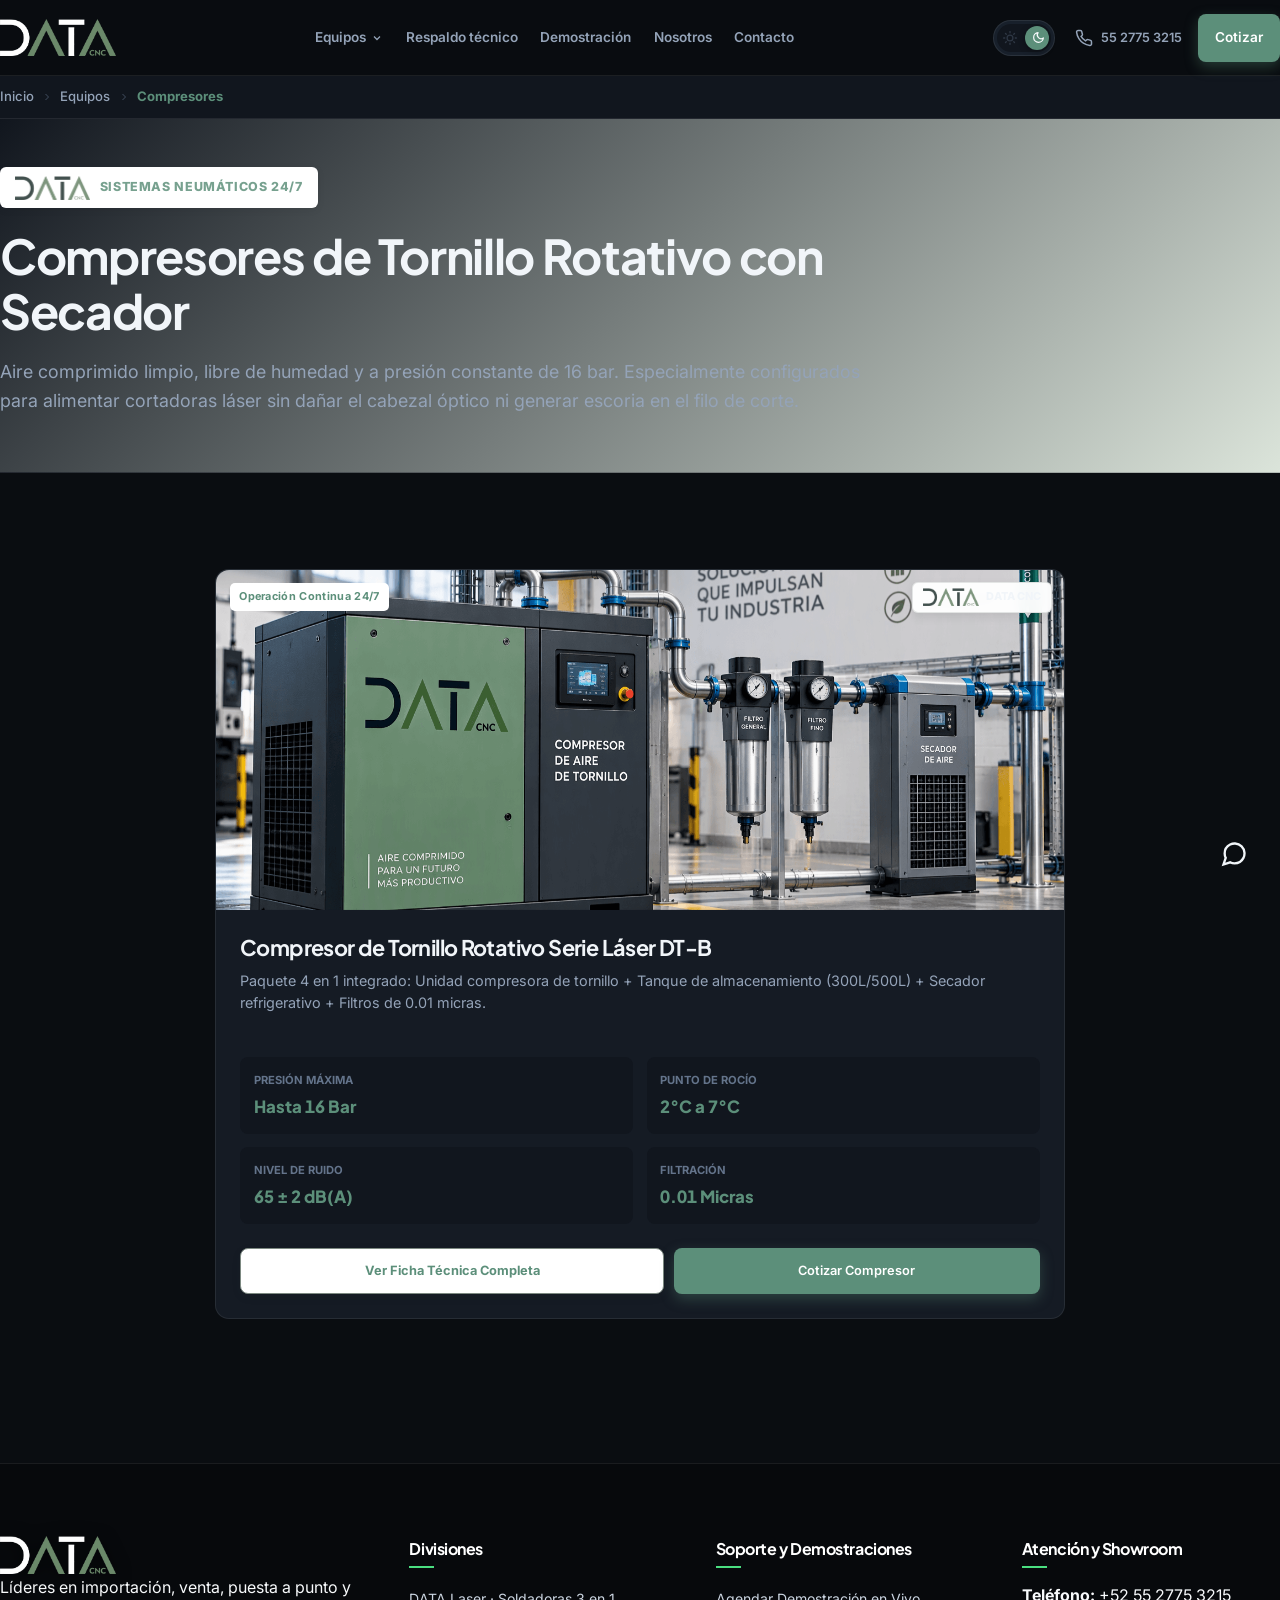
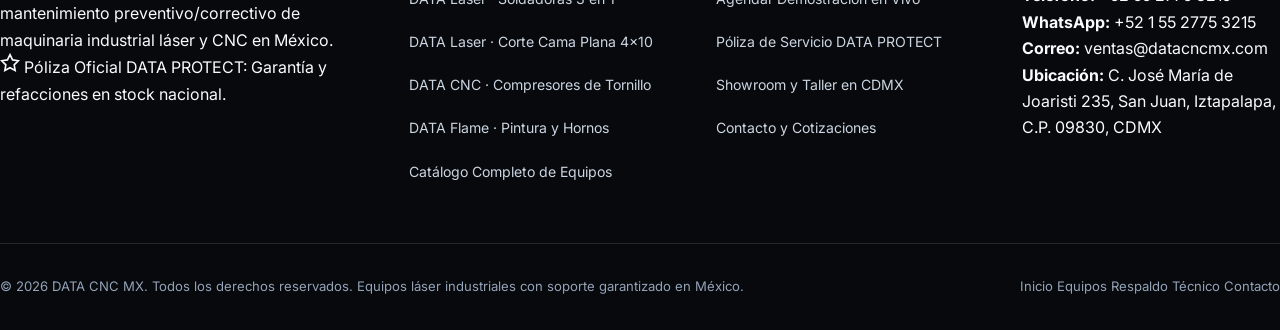
==== commit d81dd9a6: "feat(phase-1): implement dual theme system (dark/light), interactive toggle, adaptive logos and tech" ====
--- a/compresores.html
+++ b/compresores.html
@@ -12,8 +12,20 @@
   <link rel="icon" type="image/png" href="assets/images/logo-datacnc-symbol.png">
   <link rel="preconnect" href="https://fonts.googleapis.com">
   <link rel="preconnect" href="https://fonts.gstatic.com" crossorigin>
-  <link href="https://fonts.googleapis.com/css2?family=Chakra+Petch:wght@500;600;700;800&family=Inter:wght@400;500;600;700&display=swap" rel="stylesheet">
+  <link href="https://fonts.googleapis.com/css2?family=Inter:wght@400;500;600;700&family=JetBrains+Mono:wght@500;600;700&family=Plus+Jakarta+Sans:wght@500;600;700;800&display=swap" rel="stylesheet">
   <link rel="stylesheet" href="css/style.css">
+  <!-- Detección y Aplicación Inmediata de Tema (Zero-Flash) -->
+  <script>
+    (function() {
+      try {
+        var saved = localStorage.getItem('datacnc-theme');
+        var theme = saved || 'dark';
+        document.documentElement.setAttribute('data-theme', theme);
+      } catch (e) {
+        document.documentElement.setAttribute('data-theme', 'dark');
+      }
+    })();
+  </script>
 </head>
 <body>
   <a class="skip-link" href="#contenido">Saltar al contenido</a>
@@ -26,7 +38,8 @@
   <header class="site-header" role="banner">
     <div class="container nav-container">
       <a href="index.html" class="brand-logo" aria-label="DATA CNC MX - Ir al inicio">
-        <img src="assets/images/logo-datacnc-header.png" alt="Logotipo oficial DATA CNC" class="header-brand-img">
+        <img src="assets/images/logo-datacnc-footer-light.png" alt="Logotipo oficial DATA CNC" class="header-brand-img logo-theme-dark">
+        <img src="assets/images/logo-datacnc-header.png" alt="Logotipo oficial DATA CNC" class="header-brand-img logo-theme-light">
       </a>
 
       <!-- Menú de Enlaces de Escritorio y Móvil con Mega-Menú -->
@@ -41,7 +54,8 @@
               <!-- Columna 1: DATA Laser -->
               <div class="mega-col">
                 <div class="mega-col-header">
-                  <img src="assets/images/logo-data-laser.png" alt="Logotipo DATA Laser" class="mega-brand-logo">
+                  <img src="assets/images/logo-data-laser-light.png" alt="Logotipo DATA Laser" class="mega-brand-logo logo-theme-dark">
+                  <img src="assets/images/logo-data-laser.png" alt="Logotipo DATA Laser" class="mega-brand-logo logo-theme-light">
                   <span class="mega-division-tag">Fibra Óptica</span>
                 </div>
                 <ul class="mega-links">
@@ -73,7 +87,8 @@
               <!-- Columna 2: DATA CNC -->
               <div class="mega-col">
                 <div class="mega-col-header">
-                  <img src="assets/images/logo-data-cnc.png" alt="Logotipo DATA CNC" class="mega-brand-logo">
+                  <img src="assets/images/logo-data-cnc-light.png" alt="Logotipo DATA CNC" class="mega-brand-logo logo-theme-dark">
+                  <img src="assets/images/logo-data-cnc.png" alt="Logotipo DATA CNC" class="mega-brand-logo logo-theme-light">
                   <span class="mega-division-tag">Control & Potencia</span>
                 </div>
                 <ul class="mega-links">
@@ -105,7 +120,8 @@
               <!-- Columna 3: DATA Flame -->
               <div class="mega-col">
                 <div class="mega-col-header">
-                  <img src="assets/images/logo-data-flame.png" alt="Logotipo DATA Flame" class="mega-brand-logo">
+                  <img src="assets/images/logo-data-flame-light.png" alt="Logotipo DATA Flame" class="mega-brand-logo logo-theme-dark">
+                  <img src="assets/images/logo-data-flame.png" alt="Logotipo DATA Flame" class="mega-brand-logo logo-theme-light">
                   <span class="mega-division-tag">Acabados Térmicos</span>
                 </div>
                 <ul class="mega-links">
@@ -143,6 +159,18 @@
 
       <!-- Acciones de Cabecera -->
       <div class="nav-actions">
+                <!-- Selector de Tema Dual (Claro / Oscuro) -->
+        <button id="theme-toggle" class="theme-toggle-btn" type="button" aria-label="Cambiar a modo claro u oscuro" title="Cambiar tema">
+          <span class="theme-toggle-track">
+            <span class="theme-toggle-icon sun-icon">
+              <svg width="14" height="14" viewBox="0 0 24 24" fill="none" stroke="currentColor" stroke-width="2.2" stroke-linecap="round" stroke-linejoin="round"><circle cx="12" cy="12" r="5"/><line x1="12" y1="1" x2="12" y2="3"/><line x1="12" y1="21" x2="12" y2="23"/><line x1="4.22" y1="4.22" x2="5.64" y2="5.64"/><line x1="18.36" y1="18.36" x2="19.78" y2="19.78"/><line x1="1" y1="12" x2="3" y2="12"/><line x1="21" y1="12" x2="23" y2="12"/><line x1="4.22" y1="19.78" x2="5.64" y2="18.36"/><line x1="18.36" y1="5.64" x2="19.78" y2="4.22"/></svg>
+            </span>
+            <span class="theme-toggle-icon moon-icon">
+              <svg width="13" height="13" viewBox="0 0 24 24" fill="none" stroke="currentColor" stroke-width="2.2" stroke-linecap="round" stroke-linejoin="round"><path d="M21 12.79A9 9 0 1 1 11.21 3 7 7 0 0 0 21 12.79z"/></svg>
+            </span>
+            <span class="theme-toggle-thumb"></span>
+          </span>
+        </button>
         <a href="tel:+525527753215" class="nav-phone" title="Llamada directa">
           <svg width="18" height="18" viewBox="0 0 24 24" fill="none" stroke="currentColor" stroke-width="2"><path d="M22 16.92v3a2 2 0 0 1-2.18 2 19.79 19.79 0 0 1-8.63-3.07 19.5 19.5 0 0 1-6-6 19.79 19.79 0 0 1-3.07-8.67A2 2 0 0 1 4.11 2h3a2 2 0 0 1 2 1.72 12.84 12.84 0 0 0 .7 2.81 2 2 0 0 1-.45 2.11L8.09 9.91a16 16 0 0 0 6 6l1.27-1.27a2 2 0 0 1 2.11-.45 12.84 12.84 0 0 0 2.81.7A2 2 0 0 1 22 16.92z"></path></svg>
           <span>55 2775 3215</span>
--- a/css/style.css
+++ b/css/style.css
@@ -1,49 +1,118 @@
 /* ==========================================================================
-   DATA CNC MX - Hoja de Estilos Principal (Moderno, Responsivo e Industrial)
+   DATA CNC MX - Hoja de Estilos Principal (v2.0)
+   Sistema Dual de Superficies: Modo Oscuro (Dark Precision) & Modo Claro (Swiss)
    ========================================================================== */
 
-:root {
-  /* Brand system from DATA logo: sage, graphite and soft neutral surfaces */
-  --bg-primary: #f7f8f4;
-  --bg-secondary: #eaf0e9;
-  --bg-card: #ffffff;
-  --bg-card-hover: #f4f7f4;
-  --bg-glass: rgba(255, 255, 255, 0.97);
-  --bg-deep: #203b32;
-  --bg-sage: #e6ede6;
-
-  --brand: #284f42;
-  --brand-hover: #1c3b30;
-  --brand-glow: rgba(65, 99, 75, 0.16);
-  --support: #41634b;
-  --support-glow: rgba(82, 111, 93, 0.14);
-  --accent-green: #2f6b43;
-
-  --text-main: #27332f;
-  --text-muted: #52615b;
-  --text-dim: #596860;
-  --text-on-dark: #f5f7f5;
-  --text-muted-on-dark: #e0e8e1;
-
-  --border-subtle: rgba(39, 51, 47, 0.14);
-  --border-accent: rgba(65, 99, 75, 0.42);
-
-  --font-heading: 'Chakra Petch', -apple-system, sans-serif;
+:root,
+[data-theme="dark"] {
+  /* Lienzos y Superficies - Dark Precision */
+  --bg-primary: #0a0d11;          /* Lienzo principal carbono mate */
+  --bg-secondary: #11161e;        /* Superficie secundaria / bandas */
+  --bg-card: #151b24;             /* Tarjetas elevadas */
+  --bg-card-hover: #1c2430;       /* Hover en tarjetas */
+  --bg-surface-elevated: #18202b; /* Mega-menú, modales, barras flotantes */
+  --bg-glass: rgba(13, 18, 25, 0.85);
+  --bg-header: rgba(10, 13, 17, 0.88);
+  --bg-deep: #06080b;             /* Fondos extra profundos */
+  --bg-sage: rgba(92, 138, 119, 0.16);
+
+  /* Identidad y Acentos Tecnológicos - Verde Salvia y Láser */
+  --brand: #5c8f7a;               /* Verde Salvia luminoso corporativo */
+  --brand-hover: #72a691;
+  --brand-glow: rgba(92, 143, 122, 0.35);
+  --brand-laser: #10b981;         /* Verde láser esmeralda neón */
+  --brand-laser-glow: rgba(16, 185, 129, 0.45);
+  --support: #77a18f;
+  --support-glow: rgba(119, 161, 143, 0.22);
+  --accent-green: #22c55e;
+
+  /* Tipografía y Contraste */
+  --text-main: #f1f5f9;           /* Blanco tiza de alta legibilidad */
+  --text-muted: #94a3b8;          /* Gris técnico para descripciones */
+  --text-dim: #64748b;            /* Texto atenuado para labels */
+  --text-on-dark: #f8fafc;
+  --text-muted-on-dark: #cbd5e1;
+  --text-mono: #86efac;           /* Verde fosfórico para telemetría */
+
+  /* Bordes de Precisión (Hairline 1px) */
+  --border-subtle: rgba(255, 255, 255, 0.08);
+  --border-card: rgba(255, 255, 255, 0.07);
+  --border-accent: rgba(92, 143, 122, 0.45);
+  --border-laser: rgba(16, 185, 129, 0.55);
+
+  /* Sombras Atmosféricas */
+  --shadow-card: 0 18px 42px -16px rgba(0, 0, 0, 0.7);
+  --shadow-glow: 0 0 35px var(--brand-glow);
+  --shadow-laser: 0 0 25px var(--brand-laser-glow);
+
+  /* Fondos Especiales */
+  --hero-bg: radial-gradient(circle at 80% 20%, rgba(92, 143, 122, 0.14) 0%, transparent 60%), linear-gradient(180deg, #0a0d11 0%, #11161e 100%);
+  --footer-bg: #07090c;
+  --footer-border: rgba(255, 255, 255, 0.08);
+
+  /* Tipografía de Rigor Industrial */
+  --font-heading: 'Plus Jakarta Sans', -apple-system, BlinkMacSystemFont, "Segoe UI", sans-serif;
   --font-body: 'Inter', -apple-system, BlinkMacSystemFont, "Segoe UI", Roboto, sans-serif;
+  --font-mono: 'JetBrains Mono', 'SF Mono', Consolas, monospace;
 
   --radius-sm: 8px;
   --radius-md: 14px;
   --radius-lg: 22px;
   --radius-full: 9999px;
 
-  --shadow-card: 0 14px 34px -18px rgba(39, 51, 47, 0.34);
-  --shadow-glow: 0 0 25px var(--brand-glow);
-
   --transition-fast: 0.2s cubic-bezier(0.16, 1, 0.3, 1);
   --transition-normal: 0.3s cubic-bezier(0.16, 1, 0.3, 1);
+  --transition-theme: background 0.3s ease, color 0.3s ease, border-color 0.3s ease, box-shadow 0.3s ease;
 
   --header-height: 76px;
   --container-max: 1280px;
+}
+
+[data-theme="light"] {
+  /* Lienzos y Superficies - Swiss Precision (Clean Lab) */
+  --bg-primary: #f8fafc;          /* Titanio limpio */
+  --bg-secondary: #eef2f6;        /* Gris arquitectónico suave */
+  --bg-card: #ffffff;             /* Tarjetas blancas puras */
+  --bg-card-hover: #f1f5f9;
+  --bg-surface-elevated: #ffffff; /* Mega-menú, modales */
+  --bg-glass: rgba(255, 255, 255, 0.92);
+  --bg-header: rgba(248, 250, 252, 0.92);
+  --bg-deep: #192721;             /* Verde pino oscuro para contraste */
+  --bg-sage: #e8f0eb;
+
+  /* Identidad y Acentos - Verde Salvia Terrestre y Esmeralda */
+  --brand: #284f42;               /* Verde Salvia profundo */
+  --brand-hover: #1c3b30;
+  --brand-glow: rgba(40, 79, 66, 0.16);
+  --brand-laser: #15803d;
+  --brand-laser-glow: rgba(21, 128, 61, 0.25);
+  --support: #3e6353;
+  --support-glow: rgba(62, 99, 83, 0.14);
+  --accent-green: #16a34a;
+
+  /* Tipografía y Contraste */
+  --text-main: #0f172a;           /* Grafito obsidiana */
+  --text-muted: #475569;          /* Gris medio de alta legibilidad */
+  --text-dim: #64748b;
+  --text-on-dark: #f8fafc;
+  --text-muted-on-dark: #e2e8f0;
+  --text-mono: #15803d;           /* Verde técnico para especificaciones */
+
+  /* Bordes Suizos (Hairline 1px) */
+  --border-subtle: rgba(15, 23, 42, 0.09);
+  --border-card: rgba(15, 23, 42, 0.08);
+  --border-accent: rgba(40, 79, 66, 0.35);
+  --border-laser: rgba(21, 128, 61, 0.35);
+
+  /* Sombras */
+  --shadow-card: 0 14px 34px -18px rgba(15, 23, 42, 0.12);
+  --shadow-glow: 0 0 25px var(--brand-glow);
+  --shadow-laser: 0 0 15px var(--brand-laser-glow);
+
+  /* Fondos Especiales */
+  --hero-bg: linear-gradient(110deg, #f8fafc 55%, #eef2f6 55%);
+  --footer-bg: #0c1015;           /* El footer se mantiene de alto contraste como se aprobó */
+  --footer-border: rgba(255, 255, 255, 0.08);
 }
 
 /* Reset y caja */
@@ -86,6 +155,22 @@
 
 /* Tipografía de Encabezados */
 h1, h2, h3, h4, .brand-font {
+  font-family: var(--font-heading);
+  letter-spacing: -0.028em;
+  font-weight: 700;
+  text-transform: none;
+  color: var(--text-main);
+}
+
+.tech-mono,
+.stat-number,
+.mega-division-tag,
+.badge,
+.highlight-value,
+.spec-value {
+  font-family: var(--font-mono);
+  font-feature-settings: 'tnum' on, 'zero' on;
+}
   font-family: var(--font-heading);
   letter-spacing: 0;
   font-weight: 700;
@@ -2832,3 +2917,194 @@
 .img-zoom-container:hover img {
   transform: scale(1.06) !important;
 }
+
+
+/* ==========================================================================
+   SELECTOR DE TEMA INTERACTIVO (CLARO / OSCURO)
+   ========================================================================== */
+.theme-toggle-btn {
+  background: var(--bg-surface-elevated, var(--bg-card));
+  border: 1px solid var(--border-subtle);
+  border-radius: var(--radius-full);
+  padding: 3px;
+  cursor: pointer;
+  display: inline-flex;
+  align-items: center;
+  justify-content: center;
+  transition: all var(--transition-fast);
+  color: var(--text-main);
+  outline: none;
+  margin-right: 0.25rem;
+}
+
+.theme-toggle-btn:hover {
+  border-color: var(--brand);
+  box-shadow: 0 0 14px var(--brand-glow);
+}
+
+.theme-toggle-track {
+  position: relative;
+  width: 54px;
+  height: 28px;
+  background: var(--bg-secondary);
+  border-radius: var(--radius-full);
+  display: flex;
+  align-items: center;
+  justify-content: space-between;
+  padding: 0 6px;
+  transition: background var(--transition-fast);
+}
+
+.theme-toggle-icon {
+  display: flex;
+  align-items: center;
+  justify-content: center;
+  z-index: 1;
+  pointer-events: none;
+  opacity: 0.6;
+  transition: opacity var(--transition-fast), color var(--transition-fast);
+}
+
+.theme-toggle-thumb {
+  position: absolute;
+  top: 2px;
+  left: 2px;
+  width: 24px;
+  height: 24px;
+  background: var(--brand);
+  border-radius: 50%;
+  transition: transform 0.28s cubic-bezier(0.16, 1, 0.3, 1), background var(--transition-fast);
+  box-shadow: 0 2px 6px rgba(0, 0, 0, 0.35);
+}
+
+/* Estado Modo Oscuro: Thumb a la derecha (Luna) */
+:root:not([data-theme="light"]) .theme-toggle-thumb,
+[data-theme="dark"] .theme-toggle-thumb {
+  transform: translateX(26px);
+  background: var(--brand);
+}
+:root:not([data-theme="light"]) .moon-icon,
+[data-theme="dark"] .moon-icon {
+  opacity: 1;
+  color: #f8fafc;
+}
+:root:not([data-theme="light"]) .sun-icon,
+[data-theme="dark"] .sun-icon {
+  opacity: 0.35;
+  color: var(--text-dim);
+}
+
+/* Estado Modo Claro: Thumb a la izquierda (Sol) */
+[data-theme="light"] .theme-toggle-thumb {
+  transform: translateX(0);
+  background: #f59e0b;
+}
+[data-theme="light"] .sun-icon {
+  opacity: 1;
+  color: #ffffff;
+}
+[data-theme="light"] .moon-icon {
+  opacity: 0.35;
+  color: var(--text-dim);
+}
+
+/* ==========================================================================
+   LOGOTIPOS ADAPTATIVOS POR TEMA
+   ========================================================================== */
+.logo-theme-dark {
+  display: block !important;
+}
+.logo-theme-light {
+  display: none !important;
+}
+
+[data-theme="light"] .logo-theme-dark {
+  display: none !important;
+}
+[data-theme="light"] .logo-theme-light {
+  display: block !important;
+}
+
+[data-theme="dark"] .logo-theme-dark {
+  display: block !important;
+}
+[data-theme="dark"] .logo-theme-light {
+  display: none !important;
+}
+
+/* Header & Mega-Menu Theme Support */
+.site-header {
+  background: var(--bg-header) !important;
+  border-bottom: 1px solid var(--border-subtle) !important;
+}
+
+.mega-menu {
+  background: var(--bg-surface-elevated, var(--bg-card)) !important;
+  border-top: 1px solid var(--border-subtle) !important;
+  border-bottom: 2px solid var(--brand) !important;
+  box-shadow: var(--shadow-card) !important;
+}
+
+.mega-title {
+  color: var(--text-main) !important;
+}
+.mega-desc {
+  color: var(--text-muted) !important;
+}
+.mega-icon-box {
+  background: var(--bg-secondary) !important;
+  color: var(--brand) !important;
+  border: 1px solid var(--border-subtle) !important;
+}
+.mega-featured-card {
+  background: var(--bg-card) !important;
+  border: 1px solid var(--border-subtle) !important;
+}
+
+.hero {
+  background: var(--hero-bg) !important;
+}
+
+.breadcrumbs-nav {
+  background: var(--bg-secondary) !important;
+  border-bottom: 1px solid var(--border-subtle) !important;
+}
+
+.stats-section {
+  background: var(--bg-card) !important;
+  border-block: 1px solid var(--border-subtle) !important;
+}
+.stat-number {
+  color: var(--brand-laser, var(--brand)) !important;
+}
+
+.product-card {
+  background: var(--bg-card) !important;
+  border: 1px solid var(--border-subtle) !important;
+}
+.product-card:hover {
+  border-color: var(--border-accent) !important;
+  box-shadow: var(--shadow-card) !important;
+}
+.product-thumb-wrapper {
+  background: var(--bg-secondary) !important;
+}
+.product-title {
+  color: var(--text-main) !important;
+}
+.product-desc {
+  color: var(--text-muted) !important;
+}
+
+.ficha-sidebar {
+  background: var(--bg-card) !important;
+  border: 1px solid var(--border-subtle) !important;
+}
+.highlight-box {
+  background: var(--bg-secondary) !important;
+}
+
+.site-footer {
+  background: var(--footer-bg) !important;
+  border-top: 1px solid var(--footer-border) !important;
+}
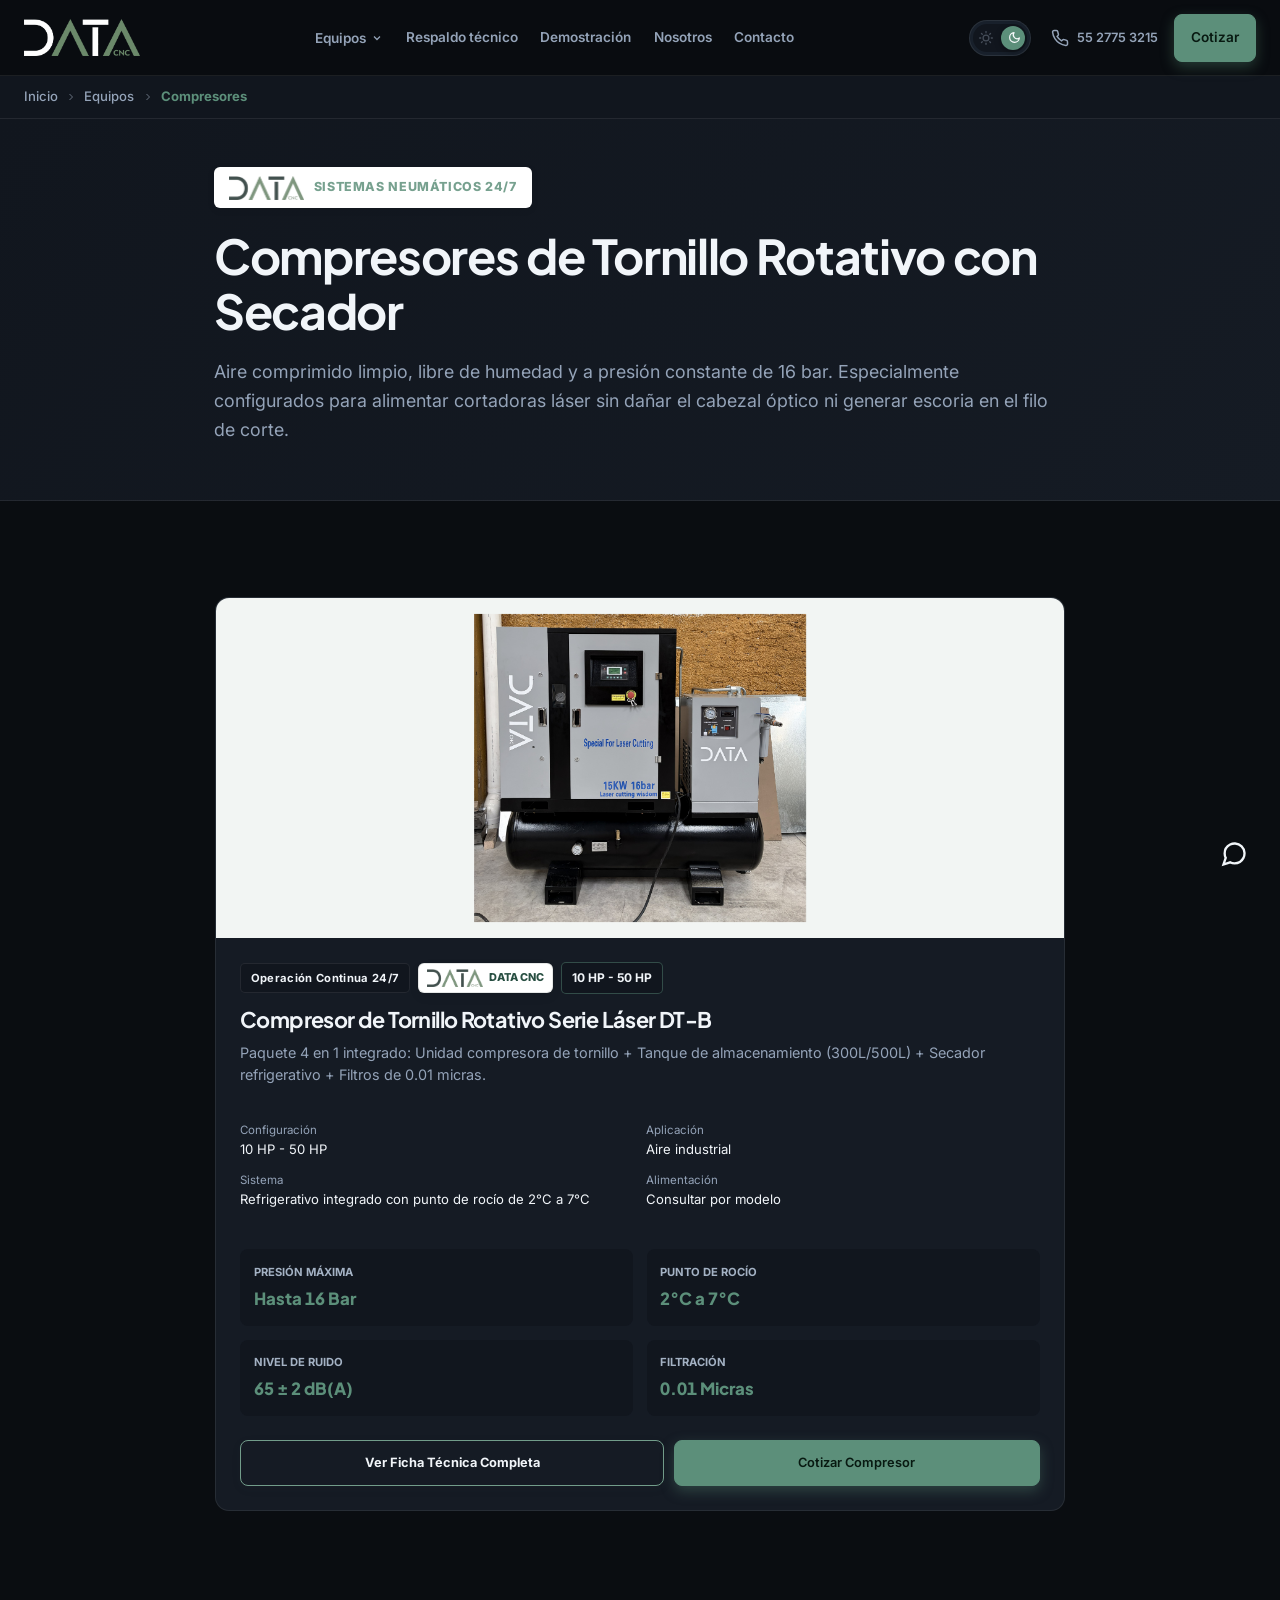
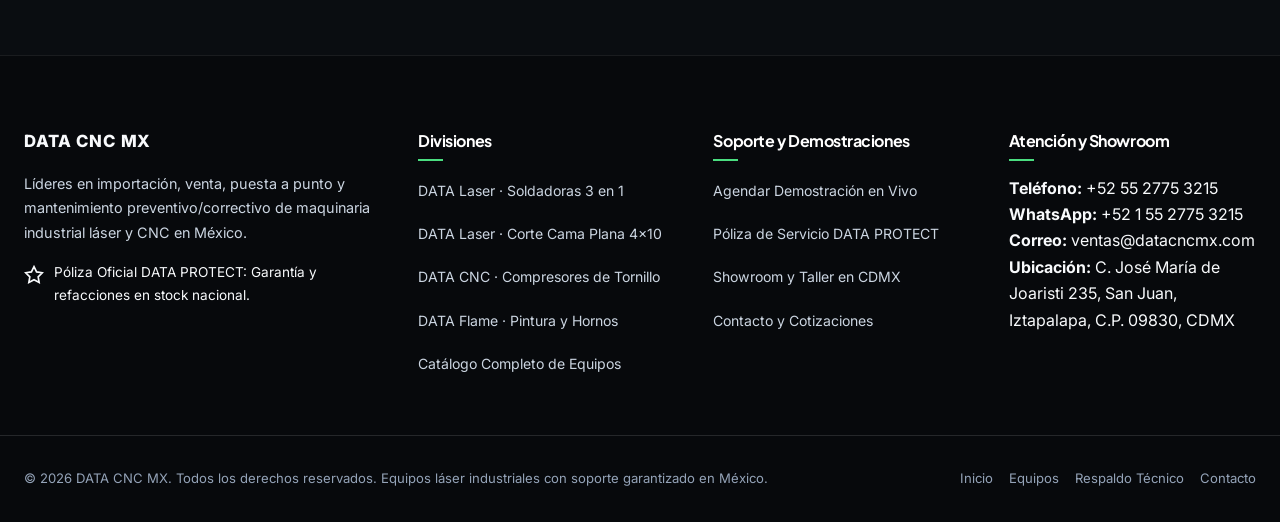
==== commit fd772a6d: "feat: polish accessibility, interactive city selection on map, and media formats" ====
--- a/compresores.html
+++ b/compresores.html
@@ -13,7 +13,7 @@
   <link rel="preconnect" href="https://fonts.googleapis.com">
   <link rel="preconnect" href="https://fonts.gstatic.com" crossorigin>
   <link href="https://fonts.googleapis.com/css2?family=Inter:wght@400;500;600;700&family=JetBrains+Mono:wght@500;600;700&family=Plus+Jakarta+Sans:wght@500;600;700;800&display=swap" rel="stylesheet">
-  <link rel="stylesheet" href="css/style.css">
+  <link rel="stylesheet" href="css/style.css?v=20261120-city12">
   <!-- Detección y Aplicación Inmediata de Tema (Zero-Flash) -->
   <script>
     (function() {
@@ -45,10 +45,10 @@
       <!-- Menú de Enlaces de Escritorio y Móvil con Mega-Menú -->
       <nav id="menu-principal" class="nav-menu" aria-label="Menú principal">
         <div class="nav-item has-dropdown">
-          <a href="equipos.html" class="nav-link nav-dropdown-trigger" id="dropdown-equipos-btn" aria-haspopup="true" aria-expanded="false">
+          <button type="button" class="nav-link nav-dropdown-trigger" id="dropdown-equipos-btn" aria-haspopup="true" aria-expanded="false" aria-controls="equipos-mega-menu">
             <span>Equipos</span>
             <svg class="dropdown-chevron" width="12" height="12" viewBox="0 0 24 24" fill="none" stroke="currentColor" stroke-width="2.5"><polyline points="6 9 12 15 18 9"></polyline></svg>
-          </a>
+          </button>
           <div class="mega-menu" id="equipos-mega-menu" role="region" aria-label="Catálogo de equipos y divisiones">
             <div class="container mega-menu-inner">
               <!-- Columna 1: DATA Laser -->
@@ -217,7 +217,7 @@
               </div>
               <span class="product-power-tag">10 HP - 50 HP</span>
               <a href="ficha-compresor-tornillo.html" class="product-thumb-link">
-                <img class="product-thumb" src="assets/images/compresor-tornillo-main.png" alt="Compresor de Tornillo con Secador" loading="lazy">
+                <img class="product-thumb" src="assets/images/compresor-pipe.jpg" alt="Compresor de Tornillo con Secador" loading="lazy">
               </a>
             </div>
             <div class="product-content">
@@ -263,7 +263,7 @@
     <div class="container footer-grid">
       <div class="footer-col brand-col">
         <a href="index.html" class="brand-logo" aria-label="DATA CNC MX">
-          <img src="assets/images/logo-datacnc-footer-light.png" alt="Logotipo oficial DATA CNC" class="footer-brand-img">
+          <span class="footer-brand-name">DATA CNC MX</span>
         </a>
         <p class="footer-text">
           Líderes en importación, venta, puesta a punto y mantenimiento preventivo/correctivo de maquinaria industrial láser y CNC en México.
@@ -330,6 +330,6 @@
     </div>
   </div>
 
-  <script src="js/main.js"></script>
+  <script src="js/main.js?v=20261120-city12"></script>
 </body>
 </html>
--- a/css/style.css
+++ b/css/style.css
@@ -170,11 +170,6 @@
 .spec-value {
   font-family: var(--font-mono);
   font-feature-settings: 'tnum' on, 'zero' on;
-}
-  font-family: var(--font-heading);
-  letter-spacing: 0;
-  font-weight: 700;
-  text-transform: none;
 }
 
 /* Contenedor centralizado */
@@ -2523,7 +2518,7 @@
 
 /* --- 6. Páginas de Ficha Técnica Individual --- */
 .ficha-header {
-  padding: 2.5rem 0 1.5rem;
+  padding-block: 2.5rem 1.5rem;
 }
 
 .ficha-division-badge {
@@ -3108,3 +3103,1239 @@
   background: var(--footer-bg) !important;
   border-top: 1px solid var(--footer-border) !important;
 }
+
+
+/* ==========================================================================
+   FASE 2: HERO CINEMÁTICO, HUD DE TELEMETRÍA Y ANIMACIONES LÁSER
+   ========================================================================== */
+
+/* 1. Tarjeta Cinemática de Hero */
+.hero-cinematic-card {
+  position: relative;
+  background: var(--bg-card);
+  border: 1px solid var(--border-accent);
+  border-radius: var(--radius-md);
+  padding: 0.75rem;
+  box-shadow: var(--shadow-card), 0 0 35px var(--brand-glow);
+  overflow: hidden;
+  transition: transform var(--transition-normal), box-shadow var(--transition-normal);
+  display: flex;
+  flex-direction: column;
+  gap: 0.75rem;
+}
+
+.hero-cinematic-card:hover {
+  box-shadow: var(--shadow-card), 0 0 45px var(--brand-laser-glow, var(--brand-glow));
+  border-color: var(--brand-laser, var(--brand));
+}
+
+/* 2. Haz de Luz Láser Recurrente (Laser Sweep) */
+.hero-cinematic-card::before {
+  content: '';
+  position: absolute;
+  top: 0;
+  left: -120%;
+  width: 100%;
+  height: 2px;
+  background: linear-gradient(90deg, transparent, var(--brand-laser), #ffffff, var(--brand-laser), transparent);
+  animation: laser-sweep 4.5s cubic-bezier(0.4, 0, 0.2, 1) infinite;
+  z-index: 15;
+}
+
+@keyframes laser-sweep {
+  0% { left: -120%; opacity: 0; }
+  15% { opacity: 1; }
+  50% { left: 120%; opacity: 1; }
+  100% { left: 120%; opacity: 0; }
+}
+
+/* 3. Esquinas de Calibración CNC (Crosshairs) */
+.hud-corner {
+  position: absolute;
+  width: 14px;
+  height: 14px;
+  border-color: var(--brand-laser);
+  border-style: solid;
+  pointer-events: none;
+  z-index: 14;
+  opacity: 0.85;
+}
+.hud-corner.top-left {
+  top: 6px;
+  left: 6px;
+  border-width: 2px 0 0 2px;
+}
+.hud-corner.top-right {
+  top: 6px;
+  right: 6px;
+  border-width: 2px 2px 0 0;
+}
+.hud-corner.bottom-left {
+  bottom: 6px;
+  left: 6px;
+  border-width: 0 0 2px 2px;
+}
+.hud-corner.bottom-right {
+  bottom: 6px;
+  right: 6px;
+  border-width: 0 2px 2px 0;
+}
+
+/* 4. Cabina de Telemetría Superior */
+.hero-hud-header {
+  display: flex;
+  align-items: center;
+  justify-content: space-between;
+  padding: 0.35rem 0.65rem;
+  background: var(--bg-secondary);
+  border-radius: var(--radius-sm);
+  font-size: 0.76rem;
+  border: 1px solid var(--border-subtle);
+  z-index: 5;
+}
+
+.hud-live-badge {
+  display: inline-flex;
+  align-items: center;
+  gap: 0.5rem;
+  font-weight: 700;
+  color: var(--text-main);
+  letter-spacing: 0.04em;
+}
+
+.live-radar-pulse {
+  position: relative;
+  width: 8px;
+  height: 8px;
+  background: var(--brand-laser);
+  border-radius: 50%;
+  display: inline-block;
+}
+
+.live-radar-pulse::after {
+  content: '';
+  position: absolute;
+  inset: -3px;
+  border-radius: 50%;
+  border: 1.5px solid var(--brand-laser);
+  animation: radar-wave 2s cubic-bezier(0.25, 1, 0.5, 1) infinite;
+}
+
+@keyframes radar-wave {
+  0% { transform: scale(0.6); opacity: 1; }
+  100% { transform: scale(2.4); opacity: 0; }
+}
+
+.hud-telemetry-tag {
+  color: var(--brand-laser, var(--brand));
+  font-weight: 700;
+  font-size: 0.72rem;
+  letter-spacing: 0.05em;
+}
+
+/* 5. Viewport de Video en Bucle */
+.hero-video-viewport {
+  position: relative;
+  width: 100%;
+  aspect-ratio: 16 / 10;
+  border-radius: calc(var(--radius-sm) + 2px);
+  overflow: hidden;
+  background: #000000;
+}
+
+.hero-cinematic-video {
+  width: 100%;
+  height: 100%;
+  object-fit: cover;
+  display: block;
+}
+
+/* Línea de escaneo láser tenue sobre el video */
+.hero-laser-scanline {
+  position: absolute;
+  top: 0;
+  left: 0;
+  right: 0;
+  height: 2px;
+  background: linear-gradient(90deg, transparent, rgba(16, 185, 129, 0.75), transparent);
+  box-shadow: 0 0 10px rgba(16, 185, 129, 0.9);
+  animation: scanline-pass 3.5s ease-in-out infinite alternate;
+  pointer-events: none;
+  z-index: 4;
+}
+
+@keyframes scanline-pass {
+  0% { top: 0%; opacity: 0.3; }
+  50% { opacity: 0.8; }
+  100% { top: 100%; opacity: 0.3; }
+}
+
+/* Botón flotante accesible de pausa/play */
+.hero-video-control-btn {
+  position: absolute;
+  bottom: 12px;
+  right: 12px;
+  background: rgba(10, 13, 17, 0.75);
+  backdrop-filter: blur(8px);
+  -webkit-backdrop-filter: blur(8px);
+  color: #ffffff;
+  border: 1px solid rgba(255, 255, 255, 0.2);
+  border-radius: var(--radius-full);
+  width: 34px;
+  height: 34px;
+  display: flex;
+  align-items: center;
+  justify-content: center;
+  cursor: pointer;
+  transition: all var(--transition-fast);
+  z-index: 10;
+}
+
+.hero-video-control-btn:hover {
+  background: var(--brand);
+  border-color: var(--brand-laser);
+  transform: scale(1.08);
+}
+
+/* 6. Cabina de Telemetría Inferior */
+.hero-hud-footer {
+  display: grid;
+  grid-template-columns: repeat(3, 1fr);
+  gap: 0.5rem;
+  z-index: 5;
+}
+
+.hud-metric-pill {
+  background: var(--bg-secondary);
+  border: 1px solid var(--border-subtle);
+  border-radius: var(--radius-sm);
+  padding: 0.45rem 0.6rem;
+  display: flex;
+  flex-direction: column;
+  gap: 0.15rem;
+}
+
+.metric-label {
+  font-size: 0.62rem;
+  color: var(--text-dim);
+  font-weight: 700;
+  letter-spacing: 0.05em;
+  text-transform: uppercase;
+}
+
+.metric-val {
+  font-size: 0.8rem;
+  color: var(--text-main);
+  font-weight: 700;
+  white-space: nowrap;
+}
+
+/* 7. Destello Láser en Botón Primario */
+.btn-primary {
+  position: relative;
+  overflow: hidden;
+}
+
+.btn-primary::after {
+  content: '';
+  position: absolute;
+  top: 0;
+  left: -150%;
+  width: 50%;
+  height: 100%;
+  background: linear-gradient(90deg, transparent, rgba(255, 255, 255, 0.3), transparent);
+  transform: skewX(-20deg);
+  animation: btn-laser-glint 5s ease-in-out infinite;
+}
+
+@keyframes btn-laser-glint {
+  0%, 75% { left: -150%; }
+  100% { left: 150%; }
+}
+
+@media (prefers-reduced-motion: reduce) {
+  .hero-cinematic-card::before,
+  .hero-laser-scanline,
+  .live-radar-pulse::after,
+  .btn-primary::after {
+    animation: none !important;
+  }
+}
+
+
+/* ==========================================================================
+   FASE 3: BENTO GRID ASIMÉTRICO Y COMPARADOR ANTES/DESPUÉS
+   ========================================================================== */
+
+/* 1. Bento Grid Asimétrico */
+.products-bento-grid {
+  display: grid !important;
+  grid-template-columns: repeat(3, 1fr) !important;
+  gap: 1.5rem !important;
+  margin-top: 2.25rem !important;
+}
+
+/* Tarjeta Principal Estrella (2 Columnas) */
+.product-card.bento-hero-item {
+  grid-column: span 2;
+  display: grid;
+  grid-template-columns: 1.15fr 0.85fr;
+  background: var(--bg-card);
+  border: 1px solid var(--border-accent);
+  border-radius: var(--radius-md);
+  overflow: hidden;
+  position: relative;
+}
+
+.product-card.bento-hero-item .product-thumb-wrapper {
+  height: 100%;
+  min-height: 320px;
+}
+
+.product-card.bento-hero-item .product-content {
+  padding: 2rem 1.75rem;
+  display: flex;
+  flex-direction: column;
+  justify-content: space-between;
+}
+
+/* Tarjeta Cama Plana (1 Columna destacada) */
+.product-card.bento-tall-item {
+  grid-column: span 1;
+  background: var(--bg-card);
+}
+
+/* Tarjetas Compactas */
+.product-card.bento-compact-item {
+  grid-column: span 1;
+  background: var(--bg-card);
+}
+
+/* Tarjeta Póliza DATA Protect (Span 3 columnas horizontal) */
+.product-card.bento-wide-item {
+  grid-column: span 3;
+  display: grid;
+  grid-template-columns: 360px 1fr;
+  align-items: center;
+  background: linear-gradient(135deg, var(--bg-card) 60%, var(--bg-secondary) 100%);
+  border: 1px solid var(--border-accent);
+}
+
+.product-card.bento-wide-item .product-thumb-wrapper {
+  height: 100%;
+  min-height: 240px;
+}
+
+.product-card.bento-wide-item .product-content {
+  padding: 2rem 2.25rem;
+  display: flex;
+  flex-direction: column;
+  justify-content: center;
+}
+
+/* Badges y Telemetría en Bento Cards */
+.bento-telemetry-badge {
+  display: inline-flex;
+  align-items: center;
+  gap: 0.45rem;
+  font-size: 0.72rem;
+  font-weight: 700;
+  color: var(--brand-laser, var(--brand));
+  background: var(--bg-secondary);
+  border: 1px solid var(--border-subtle);
+  border-radius: var(--radius-sm);
+  padding: 0.25rem 0.6rem;
+  margin-bottom: 0.75rem;
+  letter-spacing: 0.04em;
+}
+
+.bento-actions-row {
+  display: flex;
+  gap: 0.75rem;
+  align-items: center;
+  margin-top: 1.25rem;
+  flex-wrap: wrap;
+}
+
+@media (max-width: 1024px) {
+  .products-bento-grid {
+    grid-template-columns: repeat(2, 1fr) !important;
+  }
+  .product-card.bento-hero-item {
+    grid-column: span 2;
+    grid-template-columns: 1fr;
+  }
+  .product-card.bento-wide-item {
+    grid-column: span 2;
+    grid-template-columns: 1fr;
+  }
+}
+
+@media (max-width: 640px) {
+  .products-bento-grid {
+    grid-template-columns: 1fr !important;
+  }
+  .product-card.bento-hero-item,
+  .product-card.bento-tall-item,
+  .product-card.bento-compact-item,
+  .product-card.bento-wide-item {
+    grid-column: span 1 !important;
+    grid-template-columns: 1fr !important;
+  }
+}
+
+/* 2. Componente Comparador Interactivo Antes/Después */
+.comparison-section {
+  padding: 5rem 0;
+  background: var(--bg-secondary);
+  border-block: 1px solid var(--border-subtle);
+  position: relative;
+}
+
+.comparison-wrapper {
+  max-width: 1100px;
+  margin: 0 auto;
+}
+
+.comparison-slider-widget {
+  position: relative;
+  width: 100%;
+  aspect-ratio: 16 / 9;
+  max-height: 520px;
+  border-radius: var(--radius-md);
+  overflow: hidden;
+  border: 1px solid var(--border-accent);
+  box-shadow: var(--shadow-card), 0 0 35px var(--brand-glow);
+  user-select: none;
+  background: #000000;
+  --slider-pos: 50%;
+}
+
+.comparison-layer {
+  position: absolute;
+  inset: 0;
+  width: 100%;
+  height: 100%;
+}
+
+.comparison-layer img {
+  width: 100%;
+  height: 100%;
+  object-fit: cover;
+  display: block;
+  pointer-events: none;
+}
+
+/* Capa Antes (Tradicional) recortada con clip-path */
+.comparison-layer-before {
+  clip-path: inset(0 calc(100% - var(--slider-pos, 50%)) 0 0);
+  z-index: 2;
+}
+
+/* Badges flotantes en cada lado */
+.comparison-badge {
+  position: absolute;
+  top: 18px;
+  padding: 0.45rem 0.9rem;
+  border-radius: var(--radius-sm);
+  font-size: 0.76rem;
+  font-weight: 800;
+  letter-spacing: 0.05em;
+  text-transform: uppercase;
+  z-index: 5;
+  display: inline-flex;
+  align-items: center;
+  gap: 0.5rem;
+}
+
+.badge-after {
+  right: 18px;
+  background: rgba(16, 185, 129, 0.9);
+  color: #ffffff;
+  box-shadow: 0 4px 14px rgba(16, 185, 129, 0.4);
+}
+
+.badge-before {
+  left: 18px;
+  background: rgba(15, 23, 42, 0.85);
+  backdrop-filter: blur(8px);
+  -webkit-backdrop-filter: blur(8px);
+  color: #fca5a5;
+  border: 1px solid rgba(239, 68, 68, 0.4);
+}
+
+.comparison-tagline {
+  position: absolute;
+  bottom: 18px;
+  padding: 0.35rem 0.75rem;
+  border-radius: var(--radius-sm);
+  font-size: 0.72rem;
+  font-weight: 700;
+  z-index: 5;
+  background: rgba(0, 0, 0, 0.75);
+  backdrop-filter: blur(6px);
+  -webkit-backdrop-filter: blur(6px);
+}
+
+.tagline-after {
+  right: 18px;
+  color: #86efac;
+}
+
+.tagline-before {
+  left: 18px;
+  color: #fca5a5;
+}
+
+/* Línea divisoria y tirador */
+.comparison-handle {
+  position: absolute;
+  top: 0;
+  bottom: 0;
+  left: var(--slider-pos, 50%);
+  transform: translateX(-50%);
+  width: 44px;
+  display: flex;
+  flex-direction: column;
+  align-items: center;
+  justify-content: center;
+  z-index: 10;
+  pointer-events: none;
+}
+
+.comparison-handle-line {
+  flex: 1;
+  width: 2px;
+  background: #ffffff;
+  box-shadow: 0 0 10px rgba(255, 255, 255, 0.8);
+}
+
+.comparison-handle-circle {
+  width: 42px;
+  height: 42px;
+  background: var(--bg-card);
+  border: 2px solid #ffffff;
+  border-radius: 50%;
+  display: flex;
+  align-items: center;
+  justify-content: center;
+  color: var(--brand);
+  box-shadow: 0 4px 16px rgba(0, 0, 0, 0.5), 0 0 15px var(--brand-laser-glow, var(--brand-glow));
+}
+
+/* Control nativo de rango invisible sobre el visor */
+.comparison-range-slider {
+  position: absolute;
+  inset: 0;
+  width: 100%;
+  height: 100%;
+  opacity: 0;
+  cursor: ew-resize;
+  z-index: 20;
+  margin: 0;
+  padding: 0;
+}
+
+/* Tarjetas de Métricas Comparativas */
+.comparison-metrics-grid {
+  display: grid;
+  grid-template-columns: repeat(3, 1fr);
+  gap: 1.25rem;
+  margin-top: 2rem;
+}
+
+.comparison-metric-card {
+  background: var(--bg-card);
+  border: 1px solid var(--border-subtle);
+  border-radius: var(--radius-sm);
+  padding: 1.35rem 1.25rem;
+  display: flex;
+  flex-direction: column;
+  gap: 0.65rem;
+}
+
+.metric-title-group {
+  font-size: 0.85rem;
+  font-weight: 700;
+  color: var(--text-main);
+  display: flex;
+  align-items: center;
+  gap: 0.5rem;
+}
+
+.metric-contrast-row {
+  display: flex;
+  flex-direction: column;
+  gap: 0.35rem;
+  font-size: 0.78rem;
+}
+
+.contrast-item {
+  display: flex;
+  justify-content: space-between;
+  align-items: center;
+  padding: 0.35rem 0.55rem;
+  border-radius: 4px;
+}
+
+.contrast-item.item-trad {
+  background: rgba(239, 68, 68, 0.08);
+  color: #ef4444;
+}
+
+.contrast-item.item-laser {
+  background: rgba(16, 185, 129, 0.1);
+  color: var(--brand-laser, #10b981);
+  font-weight: 700;
+}
+
+@media (max-width: 768px) {
+  .comparison-metrics-grid {
+    grid-template-columns: 1fr;
+  }
+}
+
+
+/* ==========================================================================
+   FASE 4: CALCULADORA DE PARÁMETROS Y MAPA DE COBERTURA NACIONAL
+   ========================================================================== */
+
+/* 1. Calculadora de Parámetros de Corte y Soldadura */
+.tech-calculator-section {
+  padding: 5rem 0;
+  background: var(--bg-primary);
+  position: relative;
+}
+
+.calc-container {
+  display: grid;
+  grid-template-columns: 1.1fr 0.9fr;
+  gap: 2.5rem;
+  align-items: start;
+  margin-top: 2.5rem;
+}
+
+.calc-controls-card {
+  background: var(--bg-card);
+  border: 1px solid var(--border-subtle);
+  border-radius: var(--radius-md);
+  padding: 2rem;
+  box-shadow: var(--shadow-card);
+}
+
+.calc-group {
+  margin-bottom: 1.75rem;
+}
+
+.calc-label {
+  display: block;
+  font-size: 0.82rem;
+  font-weight: 700;
+  color: var(--text-dim);
+  text-transform: uppercase;
+  letter-spacing: 0.05em;
+  margin-bottom: 0.75rem;
+}
+
+.calc-chips-grid {
+  display: grid;
+  grid-template-columns: repeat(2, 1fr);
+  gap: 0.65rem;
+}
+
+.calc-chip-btn {
+  background: var(--bg-secondary);
+  border: 1px solid var(--border-subtle);
+  border-radius: var(--radius-sm);
+  padding: 0.75rem 1rem;
+  color: var(--text-main);
+  font-size: 0.88rem;
+  font-weight: 600;
+  cursor: pointer;
+  display: flex;
+  align-items: center;
+  justify-content: space-between;
+  transition: all var(--transition-fast);
+}
+
+.calc-chip-btn:hover {
+  border-color: var(--brand);
+}
+
+.calc-chip-btn.active {
+  background: var(--brand);
+  border-color: var(--brand);
+  color: #ffffff;
+  box-shadow: 0 0 16px var(--brand-glow);
+}
+
+.calc-slider-wrap {
+  position: relative;
+  margin-top: 1rem;
+}
+
+.calc-range-slider {
+  width: 100%;
+  height: 6px;
+  background: var(--bg-secondary);
+  border-radius: 4px;
+  outline: none;
+  cursor: pointer;
+  accent-color: var(--brand-laser, var(--brand));
+}
+
+.calc-ticks {
+  display: flex;
+  justify-content: space-between;
+  margin-top: 0.5rem;
+  font-size: 0.75rem;
+  color: var(--text-dim);
+}
+
+/* Tarjeta de Resultados Dinámicos */
+.calc-results-card {
+  background: var(--bg-surface-elevated, var(--bg-card));
+  border: 1px solid var(--border-accent);
+  border-radius: var(--radius-md);
+  padding: 2.25rem 2rem;
+  box-shadow: var(--shadow-card), 0 0 35px var(--brand-glow);
+  position: relative;
+  overflow: hidden;
+}
+
+.calc-results-card::before {
+  content: '';
+  position: absolute;
+  top: 0;
+  left: 0;
+  right: 0;
+  height: 3px;
+  background: linear-gradient(90deg, var(--brand), var(--brand-laser), var(--brand));
+}
+
+.calc-results-header {
+  margin-bottom: 1.5rem;
+}
+
+.calc-power-badge {
+  display: inline-flex;
+  align-items: center;
+  gap: 0.5rem;
+  background: var(--bg-secondary);
+  border: 1px solid var(--border-subtle);
+  border-radius: var(--radius-full);
+  padding: 0.35rem 0.85rem;
+  font-size: 0.78rem;
+  font-weight: 700;
+  color: var(--brand-laser, var(--brand));
+  margin-bottom: 0.75rem;
+}
+
+.calc-results-title {
+  font-size: 1.35rem;
+  font-weight: 700;
+  color: var(--text-main);
+  line-height: 1.25;
+}
+
+.calc-specs-grid {
+  display: grid;
+  grid-template-columns: repeat(2, 1fr);
+  gap: 1rem;
+  margin: 1.75rem 0;
+}
+
+.calc-spec-box {
+  background: var(--bg-secondary);
+  border: 1px solid var(--border-subtle);
+  border-radius: var(--radius-sm);
+  padding: 1rem;
+  display: flex;
+  flex-direction: column;
+  gap: 0.25rem;
+}
+
+.spec-box-label {
+  font-size: 0.68rem;
+  color: var(--text-dim);
+  text-transform: uppercase;
+  font-weight: 700;
+  letter-spacing: 0.05em;
+}
+
+.spec-box-val {
+  font-size: 1.15rem;
+  color: var(--text-main);
+  font-weight: 800;
+}
+
+/* 2. Mapa Interactivo de Cobertura y Tiempos de Arribo en México */
+.coverage-section {
+  padding: 5rem 0;
+  background: var(--bg-secondary);
+  border-block: 1px solid var(--border-subtle);
+}
+
+.coverage-layout {
+  display: grid;
+  grid-template-columns: 1fr 1fr;
+  gap: 2.5rem;
+  align-items: center;
+  margin-top: 2.5rem;
+}
+
+/* Selector de Regiones */
+.region-tabs-group {
+  display: flex;
+  gap: 0.65rem;
+  flex-wrap: wrap;
+  margin-bottom: 1.5rem;
+}
+
+.region-tab-btn {
+  background: var(--bg-card);
+  border: 1px solid var(--border-subtle);
+  border-radius: var(--radius-full);
+  padding: 0.6rem 1.25rem;
+  font-size: 0.82rem;
+  font-weight: 700;
+  color: var(--text-main);
+  cursor: pointer;
+  transition: all var(--transition-fast);
+}
+
+.region-tab-btn:hover {
+  border-color: var(--brand);
+}
+
+.region-tab-btn.active {
+  background: var(--brand);
+  border-color: var(--brand);
+  color: #ffffff;
+  box-shadow: 0 0 16px var(--brand-glow);
+}
+
+/* Tarjeta Detalle de SLA de la Región */
+.region-sla-card {
+  background: var(--bg-card);
+  border: 1px solid var(--border-subtle);
+  border-radius: var(--radius-md);
+  padding: 2rem;
+  box-shadow: var(--shadow-card);
+}
+
+.sla-badge-row {
+  display: flex;
+  align-items: center;
+  justify-content: space-between;
+  margin-bottom: 1.25rem;
+}
+
+.sla-time-tag {
+  font-size: 1.75rem;
+  font-weight: 800;
+  color: var(--brand-laser, var(--brand));
+  letter-spacing: -0.03em;
+}
+
+.sla-states-list {
+  list-style: none;
+  display: flex;
+  flex-wrap: wrap;
+  gap: 0.45rem;
+  margin: 1rem 0 1.5rem;
+}
+
+.sla-state-pill {
+  background: var(--bg-secondary);
+  border: 1px solid var(--border-subtle);
+  border-radius: var(--radius-sm);
+  padding: 0.25rem 0.65rem;
+  font-size: 0.75rem;
+  font-weight: 600;
+  color: var(--text-main);
+}
+
+/* Representación Visual del Mapa con Nodos de Radar */
+.coverage-map-visual {
+  position: relative;
+  background: var(--bg-card);
+  border: 1px solid var(--border-subtle);
+  border-radius: var(--radius-md);
+  padding: 1.5rem;
+  box-shadow: var(--shadow-card);
+  overflow: hidden;
+  min-height: 380px;
+  display: flex;
+  flex-direction: column;
+  justify-content: space-between;
+}
+
+.map-svg-canvas {
+  width: 100%;
+  height: 260px;
+  display: block;
+}
+
+.map-node-pulse {
+  position: absolute;
+  cursor: pointer;
+  transform: translate(-50%, -50%);
+  display: flex;
+  align-items: center;
+  gap: 0.5rem;
+}
+
+.map-node-pulse .node-dot {
+  width: 12px;
+  height: 12px;
+  background: var(--brand-laser, #10b981);
+  border-radius: 50%;
+  box-shadow: 0 0 12px var(--brand-laser, #10b981);
+  position: relative;
+}
+
+.map-node-pulse .node-dot::after {
+  content: '';
+  position: absolute;
+  inset: -6px;
+  border-radius: 50%;
+  border: 2px solid var(--brand-laser, #10b981);
+  animation: radar-wave 2.2s cubic-bezier(0.25, 1, 0.5, 1) infinite;
+}
+
+.map-node-pulse .node-label {
+  background: rgba(10, 13, 17, 0.85);
+  backdrop-filter: blur(6px);
+  color: #ffffff;
+  padding: 0.2rem 0.55rem;
+  border-radius: 4px;
+  font-size: 0.7rem;
+  font-weight: 700;
+  white-space: nowrap;
+  border: 1px solid rgba(255, 255, 255, 0.15);
+}
+
+/* Barra de Estado de Almacén Nacional */
+.stock-ticker-banner {
+  background: var(--bg-card);
+  border-top: 1px solid var(--border-subtle);
+  padding: 1rem 0;
+  margin-top: 2rem;
+}
+
+.stock-grid {
+  display: grid;
+  grid-template-columns: repeat(4, 1fr);
+  gap: 1rem;
+}
+
+.stock-item {
+  display: flex;
+  align-items: center;
+  gap: 0.6rem;
+  font-size: 0.78rem;
+  font-weight: 600;
+  color: var(--text-main);
+}
+
+@media (max-width: 992px) {
+  .calc-container,
+  .coverage-layout {
+    grid-template-columns: 1fr;
+  }
+  .stock-grid {
+    grid-template-columns: repeat(2, 1fr);
+  }
+}
+
+@media (max-width: 580px) {
+  .calc-chips-grid {
+    grid-template-columns: 1fr;
+  }
+  .calc-specs-grid {
+    grid-template-columns: 1fr;
+  }
+  .stock-grid {
+    grid-template-columns: 1fr;
+  }
+}
+
+@media screen and (max-width: 1100px) {
+  .has-dropdown.is-open .mega-menu {
+    display: block !important;
+  }
+  .has-dropdown.is-open .dropdown-chevron {
+    transform: rotate(180deg) !important;
+  }
+}
+
+/* Presentación de fotos de equipo y controles accesibles. */
+.product-thumb { object-fit: contain; padding: 1rem; }
+.product-card.bento-hero-item .product-thumb-wrapper { min-height: 360px; }
+.product-card.bento-wide-item .product-thumb { max-height: 260px; }
+.gallery-zoom-trigger { color: #16352b; }
+.gallery-thumbs-strip { align-items: stretch; }
+.gallery-thumb-btn[aria-pressed="true"] { border-color: var(--brand); }
+.about-main-image { object-fit: contain; max-height: 520px; background: var(--bg-secondary); }
+.about-badge-card { right: 0; }
+.comparison-legend { display:flex; justify-content:space-between; gap:1rem; margin-bottom:.75rem; color:var(--text-main); font-weight:700; }
+.comparison-legend span { flex:1; min-width:0; }
+.comparison-legend span:last-child { text-align:right; }
+.comparison-layer img { object-fit:contain; background:var(--bg-secondary); }
+.comparison-help { margin-top:.75rem; text-align:center; color:var(--text-muted); font-size:.875rem; }
+.comparison-slider-widget:focus-within { outline:3px solid var(--brand); outline-offset:4px; }
+@media(max-width:640px) {
+ .comparison-slider-widget { aspect-ratio:4/3; }
+ .comparison-legend { font-size:.85rem; }
+ .hero-hud-footer { grid-template-columns:1fr; }
+ .metric-val { white-space:normal; }
+ .product-card.bento-hero-item .product-thumb-wrapper { min-height:280px; height:280px; }
+}
+
+/* Los hijos de grid deben poder encogerse antes de desplazar sus tablas. */
+.ficha-main, .ficha-sidebar, .product-gallery, .product-content { min-width:0; }
+.specs-grid { grid-template-columns:repeat(auto-fit,minmax(min(280px,100%),1fr)); }
+.specs-keyvalue-table { table-layout:fixed; overflow-wrap:anywhere; }
+@media(max-width:640px) {
+ .gallery-main-viewport { aspect-ratio:4/3; }
+ .gallery-media-type-badge { max-width:calc(100% - 2rem); white-space:normal; }
+ .header-brand-img { width:auto !important; max-width:110px; object-fit:contain; }
+}
+
+/* UX: superficies coherentes, lectura de fichas y rutas de conversión. */
+.spec-category-card, .thickness-table-wrapper, .modal-box { background:var(--bg-card); color:var(--text-main); }
+.category-hero { background:linear-gradient(135deg,var(--bg-secondary),var(--bg-card)); }
+.thickness-table tr { background:var(--bg-card); }
+.thickness-table tr:nth-child(even) { background:var(--bg-secondary); }
+.spec-category-card h3 { border-bottom-color:var(--border-subtle); }
+.form-input, .form-select, .form-textarea, .form-select option { background:var(--bg-primary); color:var(--text-main); border-color:var(--border-accent); color-scheme:dark; }
+.form-input:focus, .form-select:focus, .form-textarea:focus { background:var(--bg-primary); }
+[data-theme="light"] .form-input, [data-theme="light"] .form-select { color-scheme:light; }
+.demo-banner { --text-main:#f1f5f9; --text-muted:#dce6df; --text-dim:#cbd5e1; }
+.demo-banner-content h2, .demo-banner-content h4 { color:var(--text-main); }
+.demo-banner-action { --text-main:#f1f5f9; --text-muted:#cbd5e1; --text-dim:#cbd5e1; --bg-card:#151b24; --bg-primary:#0a0d11; --brand:#8bb8a2; --border-accent:#729d8a; background:var(--bg-card); }
+[data-theme="light"] .demo-banner-action { --text-main:#0f172a; --text-muted:#475569; --text-dim:#475569; --bg-card:#fff; --bg-primary:#f8fafc; --brand:#284f42; --border-accent:#7c8981; }
+.demo-banner-action .form-label { color:var(--text-main); }
+.optional-form-details { border:1px solid var(--border-accent); border-radius:var(--radius-sm); padding:1rem; }
+.optional-form-details summary { min-height:44px; cursor:pointer; color:var(--text-main); font-weight:600; }
+.optional-form-details[open] .form-grid { margin-top:1rem; }
+form { scroll-margin-top:calc(var(--header-height) + 1.5rem); }
+.nav-dropdown-trigger { background:transparent; border:0; cursor:pointer; }
+@media(min-width:1101px) {
+ .has-dropdown .mega-menu { display:none; }
+ .has-dropdown .mega-menu.is-open { display:block; visibility:visible; opacity:1; transform:none; }
+}
+@media(max-width:1100px) {
+ .mega-menu-inner { gap:.25rem; }
+ .mega-col { padding:0; border:0; }
+ .mega-col-header, .mega-desc, .mega-featured-card { display:none; }
+ .mega-links { gap:.1rem; }
+ .mega-link-item { align-items:center; min-height:48px; padding:.35rem .5rem; }
+ .mega-icon-box { width:28px; height:28px; }
+ .mega-menu { padding:.25rem; }
+}
+.product-thumb-wrapper { background:#f2f5f3 !important; }
+.product-thumb-link { width:100%; height:100%; display:flex; align-items:center; justify-content:center; }
+.product-thumb { object-fit:contain; padding:1rem; }
+.product-labels { display:flex; flex-wrap:wrap; align-items:center; gap:.5rem; margin-bottom:.75rem; }
+.product-labels .product-tag, .product-labels .card-division-badge, .product-labels .product-power-tag { position:static; transform:none; inset:auto; margin:0; max-width:100%; }
+.product-labels .product-tag { font-size:.7rem; color:var(--text-main); background:var(--bg-secondary); border:1px solid var(--border-subtle); }
+.product-labels .card-division-badge { background:#fff; color:#284f42; padding:.3rem .5rem; }
+.product-labels .card-division-badge span { color:#284f42; }
+.product-labels .product-power-tag { background:var(--bg-secondary); color:var(--text-main); border:1px solid var(--border-accent); font-size:.75rem; }
+.product-quick-facts { display:grid; grid-template-columns:repeat(2,minmax(0,1fr)); gap:.75rem; margin:1rem 0; }
+.product-quick-facts div { min-width:0; }
+.product-quick-facts dt { color:var(--text-muted); font-size:.72rem; }
+.product-quick-facts dd { font-size:.82rem; line-height:1.45; color:var(--text-main); overflow-wrap:anywhere; }
+.product-quick-facts ~ .product-specs-list { display:none; }
+.products-grid.is-single-result { grid-template-columns:1fr; }
+@media(min-width:769px) {
+ .is-single-result .product-card { display:grid; grid-template-columns:minmax(0,.85fr) minmax(0,1.15fr); }
+ .is-single-result .product-thumb-wrapper { height:100%; min-height:360px; }
+}
+.process-photo-grid { display:grid; grid-template-columns:repeat(2,minmax(0,1fr)); gap:1.5rem; }
+.process-photo-grid figure { background:var(--bg-card); border:1px solid var(--border-subtle); border-radius:var(--radius-md); overflow:hidden; }
+.process-photo-frame { height:360px; padding:1rem; background:#f2f5f3; }
+.process-photo-frame img { width:100%; height:100%; object-fit:contain; }
+.process-photo-grid figcaption { padding:1.25rem; }
+.process-photo-grid figcaption strong, .process-photo-grid figcaption span { display:block; }
+.process-photo-grid figcaption span { margin-top:.35rem; color:var(--text-muted); font-size:.9rem; }
+.process-demo-link { margin-top:1.5rem; }
+.btn-primary::after, .hero-laser-scanline, .hero-cinematic-card::before { display:none; }
+.map-node-pulse .node-dot::after { animation:none; }
+.hero-cinematic-card { box-shadow:var(--shadow-card); }
+.mobile-product-actions { display:none; }
+@media(max-width:640px) {
+ .ficha-header { padding-block:1.5rem; }
+ .ficha-division-badge { flex-wrap:wrap; max-width:100%; }
+ .gallery-zoom-trigger { min-height:44px; }
+ .process-photo-grid { grid-template-columns:1fr; }
+ .process-photo-frame { height:300px; }
+}
+@media(max-width:992px) {
+ .mobile-product-actions { position:fixed; bottom:0; left:0; right:0; z-index:900; display:grid; grid-template-columns:1fr 1fr; gap:.6rem; padding:.65rem 1rem calc(.65rem + env(safe-area-inset-bottom)); background:var(--bg-card); border-top:1px solid var(--border-accent); box-shadow:0 -5px 20px rgba(0,0,0,.12); }
+ .mobile-product-actions .btn { min-width:0; font-size:.85rem; padding:.65rem .5rem; }
+ .has-product-actions { padding-bottom:calc(84px + env(safe-area-inset-bottom)); }
+ .has-product-actions .floating-whatsapp { display:none; }
+}
+@media print { .mobile-product-actions { display:none !important; } .has-product-actions { padding-bottom:0; } }
+
+:root:not([data-theme="light"]) { --text-dim:#a4b2c4; }
+:root:not([data-theme="light"]) .btn-primary { color:#081911; }
+.demo-banner-action .btn-primary { color:#081911; }
+[data-theme="light"] .demo-banner-action .btn-primary { color:#fff; }
+.demo-banner-action .form-grid { grid-template-columns:1fr; }
+@media(max-width:1100px) { .nav-menu { background:var(--bg-card); } }
+/* Los logotipos de divisiones conservan su variante oscura sobre blanco. */
+.spec-category-card > div > img { background:#fff; border-radius:4px; padding:.2rem; box-sizing:content-box; }
+
+/* Cobertura: geografía legible y etiquetas fuera del dibujo. */
+.coverage-layout { grid-template-columns:repeat(2,minmax(0,1fr)); align-items:stretch; gap:1.5rem; }
+.region-sla-card, .coverage-map-visual { min-width:0; }
+.region-sla-card { display:flex; flex-direction:column; }
+.sla-badge-row { display:block; }
+.sla-time-tag { margin-top:.65rem; font-size:clamp(1.5rem,2.2vw,2rem); line-height:1.25; }
+.sla-engineers-row { flex-wrap:wrap; gap:.5rem 1rem; }
+#sla-quote-btn { margin-top:auto; }
+.coverage-map-visual { padding:1.5rem; min-height:0; justify-content:flex-start; gap:.75rem; }
+.coverage-map-heading { display:flex; align-items:center; justify-content:space-between; gap:.75rem; }
+.coverage-map-heading h3 { font-size:1rem; line-height:1.35; }
+.coverage-map-kicker { color:var(--text-muted); font-size:.8rem; }
+.coverage-selected-zone { color:var(--text-muted); font-size:.85rem; line-height:1.5; }
+.map-svg-canvas { width:100%; height:auto; aspect-ratio:640/380; flex:none; background:var(--bg-secondary); border-radius:var(--radius-sm); }
+.coverage-country-shape { fill:var(--bg-sage); stroke:var(--brand); stroke-width:1.5; stroke-linejoin:round; }
+.coverage-map-route { fill:none; stroke:var(--brand); stroke-width:1.5; opacity:.3; stroke-dasharray:4 3; }
+.coverage-map-route.is-active { stroke:var(--brand-laser); opacity:1; stroke-width:2; }
+.coverage-map-city { fill:var(--text-muted); stroke:var(--bg-card); stroke-width:1; }
+.coverage-map-city.is-active { fill:var(--brand-laser); }
+.coverage-map-hub-ring { fill:none; stroke:var(--brand-laser); stroke-width:1.5; }
+.coverage-city-list { list-style:none; display:grid; grid-template-columns:repeat(2,minmax(0,1fr)); gap:.5rem; }
+.coverage-city-list li { min-width:0; padding:.6rem .7rem; border:1px solid var(--border-subtle); border-radius:var(--radius-sm); color:var(--text-main); }
+.coverage-city-list li.is-active { border-color:var(--brand); background:var(--bg-secondary); }
+.coverage-city-name { display:flex; align-items:center; gap:.4rem; font-size:.85rem; font-weight:600; line-height:1.4; }
+.coverage-city-dot { width:6px; height:6px; flex:none; border-radius:50%; background:var(--text-muted); }
+.is-active .coverage-city-dot { background:var(--brand-laser); }
+.coverage-city-time { display:block; margin-top:.2rem; margin-left:.8rem; font-family:var(--font-mono); font-size:.78rem; color:var(--text-muted); }
+.coverage-map-note { font-size:.78rem; line-height:1.5; color:var(--text-muted); }
+.coverage-stock-note { padding:.8rem; background:var(--bg-secondary); border:1px solid var(--border-subtle); border-radius:var(--radius-sm); font-size:.8rem; line-height:1.5; overflow-wrap:anywhere; }
+.coverage-stock-note strong, .coverage-stock-note span { display:block; }
+.coverage-stock-note span { color:var(--text-muted); margin-top:.2rem; }
+:root:not([data-theme="light"]) .region-tab-btn.active { color:#081911; }
+.footer-brand-name { display:block; font-size:1.05rem; font-weight:800; letter-spacing:.05em; color:var(--text-main); }
+.footer-text { margin-top:1rem; color:var(--text-muted); font-size:.9rem; line-height:1.7; }
+.footer-cert { display:flex; align-items:flex-start; gap:.65rem; margin-top:1rem; font-size:.85rem; }
+.footer-cert svg { flex:none; margin-top:.2rem; }
+.footer-bottom-links { display:flex; flex-wrap:wrap; gap:.5rem 1rem; }
+.footer-col { min-width:0; overflow-wrap:anywhere; }
+@media(max-width:992px) { .coverage-layout { grid-template-columns:1fr; } }
+@media(max-width:640px) {
+ .coverage-section { padding-block:3rem; }
+ .coverage-map-visual, .region-sla-card { padding:1rem; }
+ .region-tabs-group { display:grid; grid-template-columns:1fr; }
+ .region-tab-btn { width:100%; }
+ .coverage-city-name { font-size:.8rem; }
+ .coverage-city-list li { padding:.55rem; }
+}
+
+.coverage-map-body { display:grid; grid-template-columns:minmax(0,1.5fr) minmax(140px,1fr); align-items:center; gap:1rem; }
+.coverage-map-body .coverage-city-list { grid-template-columns:1fr; }
+@media(max-width:640px) {
+ .coverage-map-body { grid-template-columns:1fr; }
+ .coverage-map-body .coverage-city-list { grid-template-columns:repeat(2,minmax(0,1fr)); }
+}
+
+/* Estados de interacción: pares de fondo/texto explícitos por tema.
+   !important impide que los estilos inline heredados separen esos pares. */
+:root {
+ --action-bg:#5c8f7a; --action-hover:#72a691; --action-down:#8bb8a2; --action-text:#081911;
+ --neutral-bg:#151b24; --neutral-hover:#1c2a25; --neutral-down:#243b31; --neutral-text:#f1f5f9;
+ --action-border:#729d8a; --interactive-text:#a1c8b5; --focus-ring:#a1c8b5;
+}
+[data-theme="light"] {
+ --action-bg:#284f42; --action-hover:#1c3b30; --action-down:#142f25; --action-text:#fff;
+ --neutral-bg:#fff; --neutral-hover:#eef3ef; --neutral-down:#dce7df; --neutral-text:#284f42;
+ --action-border:#647b70; --interactive-text:#284f42; --focus-ring:#284f42;
+}
+.btn, .gallery-zoom-trigger {
+ --button-bg:var(--neutral-bg); --button-hover:var(--neutral-hover); --button-down:var(--neutral-down);
+ --button-text:var(--neutral-text); --button-border:var(--action-border);
+ background:var(--button-bg) !important; color:var(--button-text) !important; border-color:var(--button-border) !important;
+ transform:none; text-decoration:none;
+}
+.btn-primary {
+ --button-bg:var(--action-bg); --button-hover:var(--action-hover); --button-down:var(--action-down);
+ --button-text:var(--action-text); --button-border:var(--action-bg);
+}
+.btn-whatsapp {
+ --button-bg:#176940; --button-hover:#105432; --button-down:#0c3e25; --button-text:#fff; --button-border:#176940;
+}
+.btn-outline {
+ --button-bg:transparent; --button-hover:var(--action-bg); --button-down:var(--action-down); --button-text:var(--interactive-text);
+}
+.btn:hover, .gallery-zoom-trigger:hover { background:var(--button-hover) !important; color:var(--button-text) !important; transform:none; box-shadow:0 3px 10px rgba(0,0,0,.12); }
+.btn:active, .gallery-zoom-trigger:active { background:var(--button-down) !important; color:var(--button-text) !important; transform:none; box-shadow:inset 0 0 0 1px currentColor; }
+.btn-outline:hover, .btn-outline:active { color:var(--action-text) !important; }
+.filter-btn, .calc-chip-btn, .region-tab-btn {
+ background:var(--neutral-bg); color:var(--text-main); border-color:var(--action-border); box-shadow:none;
+}
+.filter-btn:hover, .calc-chip-btn:hover, .region-tab-btn:hover { background:var(--neutral-hover); color:var(--text-main); box-shadow:none; }
+.filter-btn.active, .calc-chip-btn.active, .region-tab-btn.active,
+.filter-btn[aria-pressed="true"], .calc-chip-btn[aria-pressed="true"], .region-tab-btn[aria-pressed="true"] {
+ background:var(--action-bg); color:var(--action-text); border-color:var(--action-bg); box-shadow:inset 0 0 0 1px var(--action-border);
+}
+.filter-btn.active:hover, .calc-chip-btn.active:hover, .region-tab-btn.active:hover { background:var(--action-hover); color:var(--action-text); }
+.filter-btn:active, .calc-chip-btn:active, .region-tab-btn:active { background:var(--action-down); color:var(--action-text); }
+/* Selección y foco tienen funciones distintas: el anillo no cambia el relleno. */
+:is(.btn,.filter-btn,.calc-chip-btn,.region-tab-btn,.gallery-zoom-trigger,.gallery-thumb-btn,.theme-toggle-btn,.hero-video-control-btn,.nav-dropdown-trigger,.menu-toggle,.lightbox-close-btn,.modal-close-btn):focus-visible {
+ outline:3px solid var(--focus-ring); outline-offset:3px; box-shadow:0 0 0 1px var(--bg-primary);
+}
+.gallery-thumb-btn:hover, .gallery-thumb-btn:active { transform:none; border-color:var(--interactive-text); }
+.gallery-thumb-btn:hover img { transform:none; }
+.gallery-thumb-btn.active { border-color:var(--interactive-text); box-shadow:0 0 0 2px var(--action-bg); }
+.nav-link:hover, .nav-link.active { color:var(--interactive-text); }
+.hero-video-control-btn:hover, .hero-video-control-btn:active { background:var(--action-bg); color:var(--action-text); transform:none; }
+.modal-close-btn:hover { color:var(--text-main); background:var(--neutral-hover); }
+[data-theme="light"] .theme-toggle-thumb { background:#284f42; }
+button:disabled, .btn[aria-disabled="true"] { cursor:not-allowed; box-shadow:none; }
+
+/* Fondo y texto cambian juntos para evitar un contraste bajo durante la transición. */
+.btn, .gallery-zoom-trigger, .filter-btn, .calc-chip-btn, .region-tab-btn, .hero-video-control-btn { transition:border-color .15s ease, box-shadow .15s ease; }
+
+/* Los banners oscuros conservan texto claro también dentro del tema claro. */
+.dark-surface, .demo-banner-content { --interactive-text:#d8eadf; --action-border:#8aa99a; }
+
+/* El emblema blanco de DATA PROTECT necesita una superficie oscura en ambos temas. */
+.product-card[data-category="soporte"] .product-thumb-wrapper { background:linear-gradient(145deg,#182c24,#0d1713) !important; }
+.product-card[data-category="soporte"] .product-thumb { padding:2rem; }
+
+.dark-surface, .demo-banner-content { --focus-ring:#d8eadf; }
+.lightbox-close-btn, .hero-video-control-btn { --focus-ring:#d8eadf; }
+.gallery-zoom-trigger { --focus-ring:#284f42; }
+
+/* Selección de ciudades sincronizada entre mapa y lista. */
+.coverage-map-city { cursor:pointer; outline:none; }
+.coverage-map-hit { fill:transparent; stroke:none; pointer-events:all; }
+.coverage-map-dot, .coverage-map-selection-ring { pointer-events:none; }
+.coverage-map-dot { transform-box:fill-box; transform-origin:center; transition:transform .16s ease,fill .16s ease; }
+.coverage-map-selection-ring { fill:none; stroke:var(--brand-laser); stroke-width:1.8; opacity:0; }
+.coverage-map-city.is-active .coverage-map-dot { transform:scale(1.65); }
+.coverage-map-city:is(:hover,:focus-visible) .coverage-map-dot { transform:scale(2.5); fill:var(--brand-laser); }
+.coverage-map-city:is(.is-active,:hover,:focus-visible) .coverage-map-selection-ring { opacity:1; }
+.coverage-city-list li { padding:0; overflow:visible; }
+.coverage-city-choice { display:block; text-align:left; width:100%; min-height:52px; padding:.6rem .7rem; border:0; border-radius:var(--radius-sm); background:transparent; color:var(--text-main); cursor:pointer; }
+.coverage-city-choice:hover { background:var(--neutral-hover); }
+.coverage-city-choice:focus-visible { outline:3px solid var(--focus-ring); outline-offset:3px; }
+.showroom-jump { margin-top:1.25rem; }
+.showroom-location { display:grid; grid-template-columns:minmax(0,.9fr) minmax(0,1.1fr); gap:2rem; padding:2rem; background:var(--bg-card); border:1px solid var(--border-subtle); border-radius:var(--radius-md); scroll-margin-top:calc(var(--header-height) + 1rem); }
+.showroom-location-info { min-width:0; }
+.showroom-location-info h2 { font-size:clamp(1.5rem,2.2vw,2rem); margin:.5rem 0 1.25rem; }
+.showroom-location-info p { color:var(--text-muted); line-height:1.65; margin:1rem 0; }
+.showroom-location-info strong { color:var(--text-main); }
+.showroom-map-frame { min-width:0; border:1px solid var(--border-accent); border-radius:var(--radius-sm); overflow:hidden; min-height:380px; background:var(--bg-secondary); }
+.showroom-map-frame iframe { display:block; width:100%; height:100%; min-height:380px; }
+@media(max-width:768px) {
+ .showroom-location { grid-template-columns:1fr; padding:1.25rem; gap:1rem; }
+ .showroom-map-frame, .showroom-map-frame iframe { min-height:320px; }
+}
+@media(prefers-reduced-motion:reduce) { .coverage-map-dot { transition:none; } }
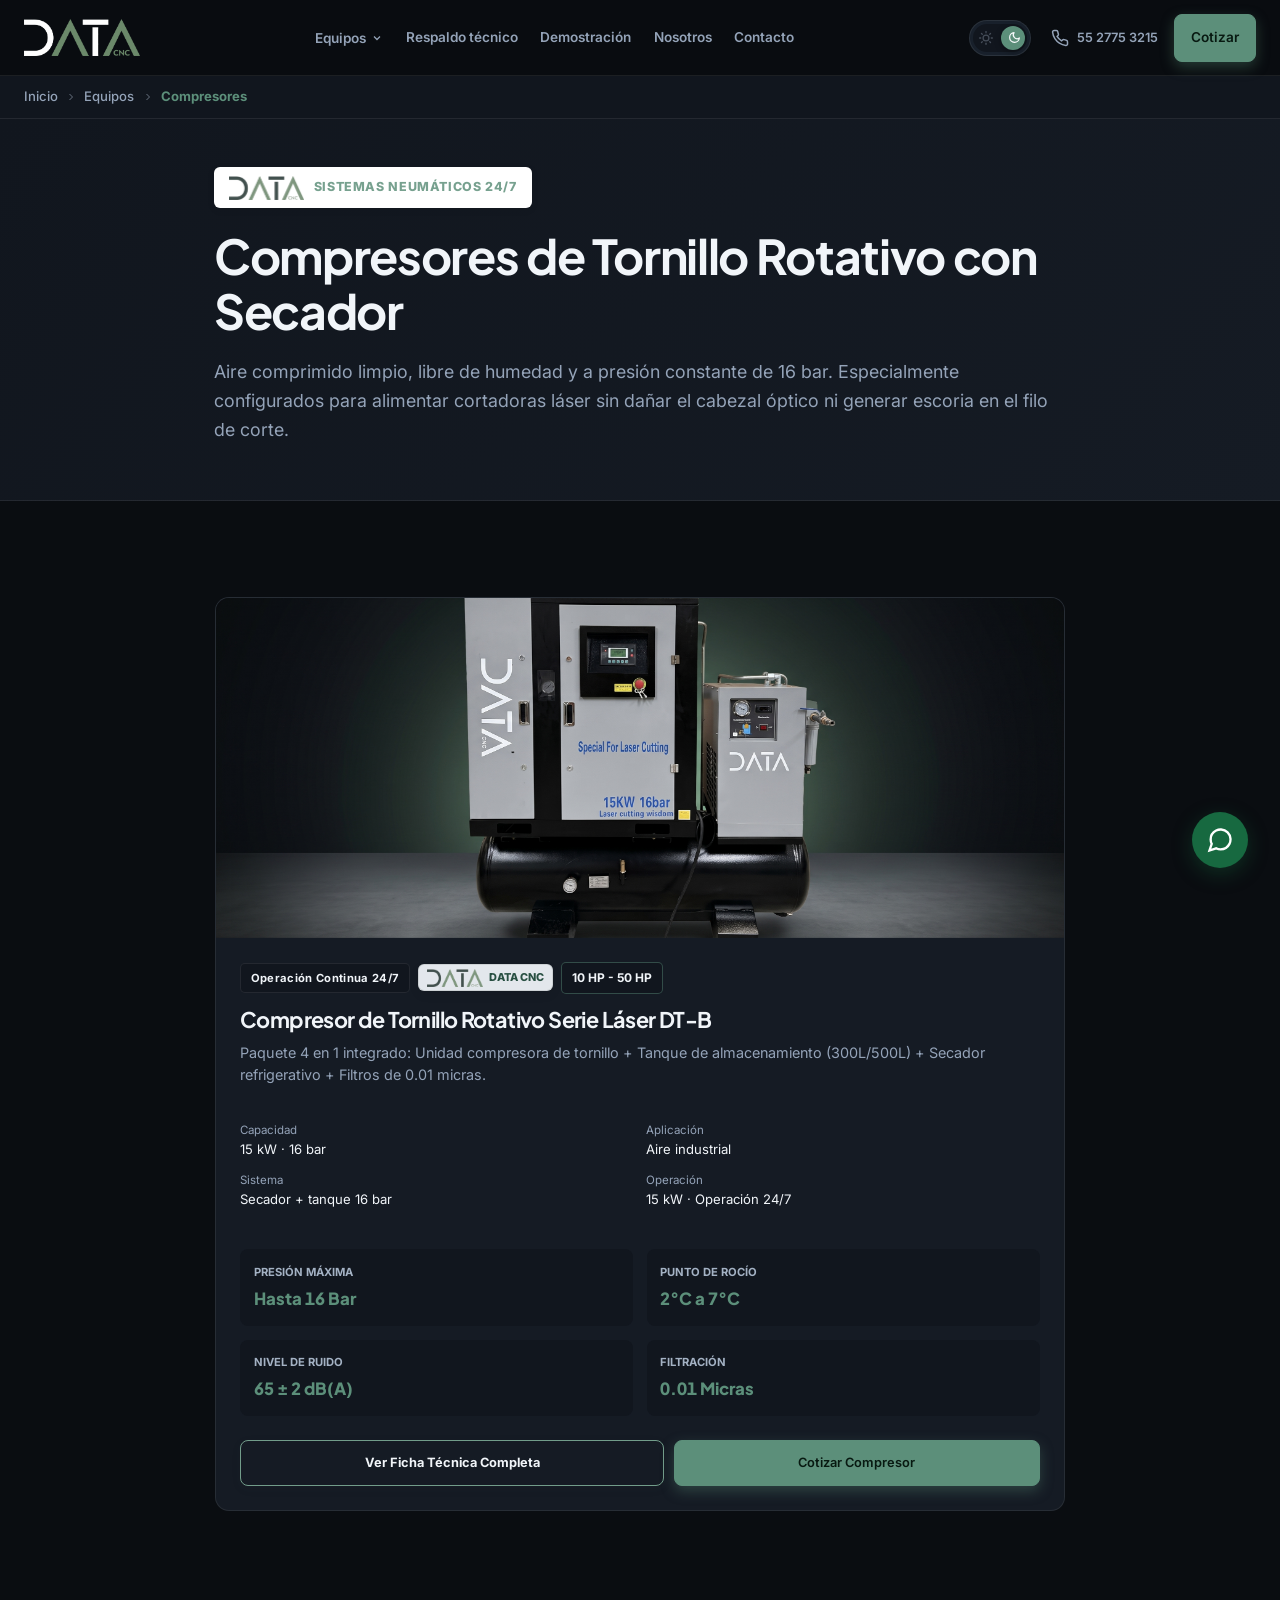
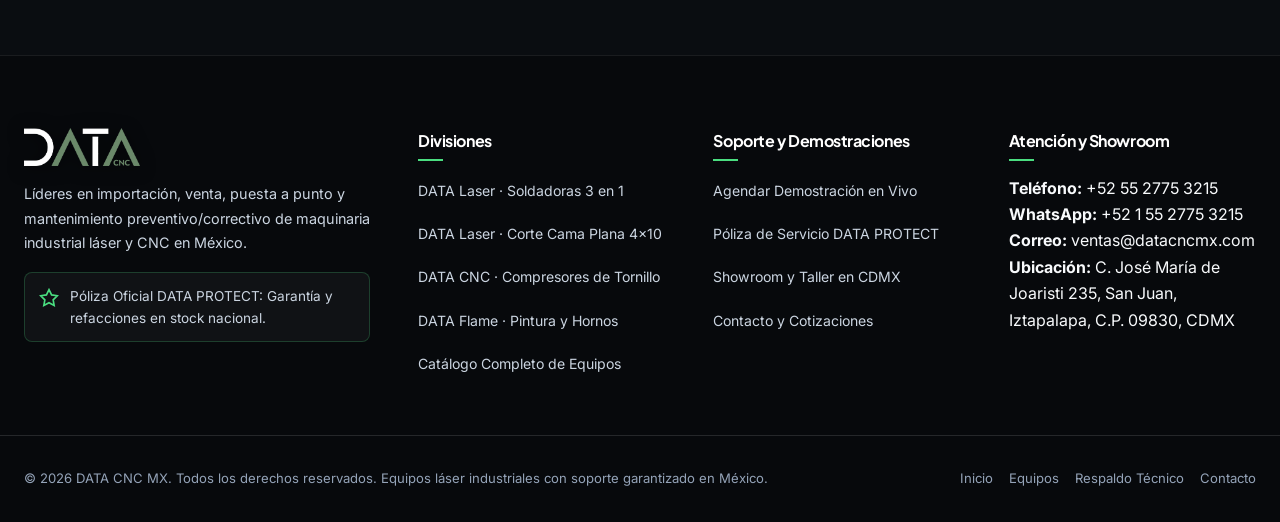
==== commit 084e7c9a: "Cambios de organización" ====
--- a/compresores.html
+++ b/compresores.html
@@ -13,7 +13,7 @@
   <link rel="preconnect" href="https://fonts.googleapis.com">
   <link rel="preconnect" href="https://fonts.gstatic.com" crossorigin>
   <link href="https://fonts.googleapis.com/css2?family=Inter:wght@400;500;600;700&family=JetBrains+Mono:wght@500;600;700&family=Plus+Jakarta+Sans:wght@500;600;700;800&display=swap" rel="stylesheet">
-  <link rel="stylesheet" href="css/style.css?v=20261120-city12">
+  <link rel="stylesheet" href="css/style.css?v=20261124-uxui-v2">
   <!-- Detección y Aplicación Inmediata de Tema (Zero-Flash) -->
   <script>
     (function() {
@@ -155,6 +155,7 @@
         <a href="demostracion.html" class="nav-link">Demostración</a>
         <a href="nosotros.html" class="nav-link">Nosotros</a>
         <a href="contacto.html" class="nav-link">Contacto</a>
+        <a href="contacto.html" class="btn btn-primary nav-mobile-cta">Cotizar equipo</a>
       </nav>
 
       <!-- Acciones de Cabecera -->
@@ -217,7 +218,7 @@
               </div>
               <span class="product-power-tag">10 HP - 50 HP</span>
               <a href="ficha-compresor-tornillo.html" class="product-thumb-link">
-                <img class="product-thumb" src="assets/images/compresor-pipe.jpg" alt="Compresor de Tornillo con Secador" loading="lazy">
+                <img class="product-thumb" src="assets/images/compresor-tornillo-studio.jpg" alt="Compresor de Tornillo DATA CNC 15 kW 16 bar con Secador" width="2752" height="1536" loading="lazy" decoding="async">
               </a>
             </div>
             <div class="product-content">
@@ -263,7 +264,7 @@
     <div class="container footer-grid">
       <div class="footer-col brand-col">
         <a href="index.html" class="brand-logo" aria-label="DATA CNC MX">
-          <span class="footer-brand-name">DATA CNC MX</span>
+          <img src="assets/images/logo-datacnc-footer-light.png" alt="Logotipo oficial DATA CNC MX" class="footer-brand-img" width="185" height="42" loading="lazy" decoding="async">
         </a>
         <p class="footer-text">
           Líderes en importación, venta, puesta a punto y mantenimiento preventivo/correctivo de maquinaria industrial láser y CNC en México.
@@ -330,6 +331,6 @@
     </div>
   </div>
 
-  <script src="js/main.js?v=20261120-city12"></script>
+  <script defer src="js/main.js?v=20261124-uxui-v2"></script>
 </body>
 </html>
--- a/css/style.css
+++ b/css/style.css
@@ -1189,9 +1189,25 @@
   bottom: 2rem;
   right: 2rem;
   z-index: 999;
-  display: flex;
+  display: inline-flex;
   align-items: center;
   gap: 0.75rem;
+}
+
+.floating-whatsapp:not(:has(.whatsapp-btn-round)) {
+  width: 56px;
+  height: 56px;
+  border-radius: 50%;
+  background: #176940;
+  color: #ffffff;
+  justify-content: center;
+  box-shadow: 0 6px 20px rgba(23, 105, 64, 0.35);
+  transition: transform var(--transition-normal), background var(--transition-fast);
+}
+
+.floating-whatsapp:not(:has(.whatsapp-btn-round)):hover {
+  transform: scale(1.08);
+  background: #105432;
 }
 
 .whatsapp-btn-round {
@@ -1203,19 +1219,21 @@
   display: flex;
   align-items: center;
   justify-content: center;
-  box-shadow: 0 4px 16px rgba(23, 105, 64, 0.2);
+  box-shadow: 0 6px 20px rgba(23, 105, 64, 0.35);
   cursor: pointer;
-  transition: transform var(--transition-normal);
-}
-
+  transition: transform var(--transition-normal), background var(--transition-fast);
+}
+
+.floating-whatsapp:hover .whatsapp-btn-round,
 .whatsapp-btn-round:hover {
-  transform: scale(1.1);
+  transform: scale(1.08);
+  background: #105432;
 }
 
 .whatsapp-tooltip {
-  background: #ffffff;
-  border: 1px solid var(--border-subtle);
-  padding: 0.5rem 0.9rem;
+  background: var(--bg-surface-elevated, #18202b);
+  border: 1px solid var(--border-accent);
+  padding: 0.45rem 0.9rem;
   border-radius: var(--radius-full);
   font-size: 0.8rem;
   font-weight: 600;
@@ -1223,6 +1241,15 @@
   box-shadow: var(--shadow-card);
   pointer-events: none;
   white-space: nowrap;
+  opacity: 0;
+  transform: translateX(6px);
+  transition: opacity var(--transition-fast), transform var(--transition-fast);
+}
+
+.floating-whatsapp:hover .whatsapp-tooltip,
+.floating-whatsapp:focus-visible .whatsapp-tooltip {
+  opacity: 1;
+  transform: translateX(0);
 }
 
 /* ==========================================================================
@@ -3106,103 +3133,8 @@
 
 
 /* ==========================================================================
-   FASE 2: HERO CINEMÁTICO, HUD DE TELEMETRÍA Y ANIMACIONES LÁSER
+   PULSO DE ESTADO ACTIVO (RADAR)
    ========================================================================== */
-
-/* 1. Tarjeta Cinemática de Hero */
-.hero-cinematic-card {
-  position: relative;
-  background: var(--bg-card);
-  border: 1px solid var(--border-accent);
-  border-radius: var(--radius-md);
-  padding: 0.75rem;
-  box-shadow: var(--shadow-card), 0 0 35px var(--brand-glow);
-  overflow: hidden;
-  transition: transform var(--transition-normal), box-shadow var(--transition-normal);
-  display: flex;
-  flex-direction: column;
-  gap: 0.75rem;
-}
-
-.hero-cinematic-card:hover {
-  box-shadow: var(--shadow-card), 0 0 45px var(--brand-laser-glow, var(--brand-glow));
-  border-color: var(--brand-laser, var(--brand));
-}
-
-/* 2. Haz de Luz Láser Recurrente (Laser Sweep) */
-.hero-cinematic-card::before {
-  content: '';
-  position: absolute;
-  top: 0;
-  left: -120%;
-  width: 100%;
-  height: 2px;
-  background: linear-gradient(90deg, transparent, var(--brand-laser), #ffffff, var(--brand-laser), transparent);
-  animation: laser-sweep 4.5s cubic-bezier(0.4, 0, 0.2, 1) infinite;
-  z-index: 15;
-}
-
-@keyframes laser-sweep {
-  0% { left: -120%; opacity: 0; }
-  15% { opacity: 1; }
-  50% { left: 120%; opacity: 1; }
-  100% { left: 120%; opacity: 0; }
-}
-
-/* 3. Esquinas de Calibración CNC (Crosshairs) */
-.hud-corner {
-  position: absolute;
-  width: 14px;
-  height: 14px;
-  border-color: var(--brand-laser);
-  border-style: solid;
-  pointer-events: none;
-  z-index: 14;
-  opacity: 0.85;
-}
-.hud-corner.top-left {
-  top: 6px;
-  left: 6px;
-  border-width: 2px 0 0 2px;
-}
-.hud-corner.top-right {
-  top: 6px;
-  right: 6px;
-  border-width: 2px 2px 0 0;
-}
-.hud-corner.bottom-left {
-  bottom: 6px;
-  left: 6px;
-  border-width: 0 0 2px 2px;
-}
-.hud-corner.bottom-right {
-  bottom: 6px;
-  right: 6px;
-  border-width: 0 2px 2px 0;
-}
-
-/* 4. Cabina de Telemetría Superior */
-.hero-hud-header {
-  display: flex;
-  align-items: center;
-  justify-content: space-between;
-  padding: 0.35rem 0.65rem;
-  background: var(--bg-secondary);
-  border-radius: var(--radius-sm);
-  font-size: 0.76rem;
-  border: 1px solid var(--border-subtle);
-  z-index: 5;
-}
-
-.hud-live-badge {
-  display: inline-flex;
-  align-items: center;
-  gap: 0.5rem;
-  font-weight: 700;
-  color: var(--text-main);
-  letter-spacing: 0.04em;
-}
-
 .live-radar-pulse {
   position: relative;
   width: 8px;
@@ -3226,138 +3158,8 @@
   100% { transform: scale(2.4); opacity: 0; }
 }
 
-.hud-telemetry-tag {
-  color: var(--brand-laser, var(--brand));
-  font-weight: 700;
-  font-size: 0.72rem;
-  letter-spacing: 0.05em;
-}
-
-/* 5. Viewport de Video en Bucle */
-.hero-video-viewport {
-  position: relative;
-  width: 100%;
-  aspect-ratio: 16 / 10;
-  border-radius: calc(var(--radius-sm) + 2px);
-  overflow: hidden;
-  background: #000000;
-}
-
-.hero-cinematic-video {
-  width: 100%;
-  height: 100%;
-  object-fit: cover;
-  display: block;
-}
-
-/* Línea de escaneo láser tenue sobre el video */
-.hero-laser-scanline {
-  position: absolute;
-  top: 0;
-  left: 0;
-  right: 0;
-  height: 2px;
-  background: linear-gradient(90deg, transparent, rgba(16, 185, 129, 0.75), transparent);
-  box-shadow: 0 0 10px rgba(16, 185, 129, 0.9);
-  animation: scanline-pass 3.5s ease-in-out infinite alternate;
-  pointer-events: none;
-  z-index: 4;
-}
-
-@keyframes scanline-pass {
-  0% { top: 0%; opacity: 0.3; }
-  50% { opacity: 0.8; }
-  100% { top: 100%; opacity: 0.3; }
-}
-
-/* Botón flotante accesible de pausa/play */
-.hero-video-control-btn {
-  position: absolute;
-  bottom: 12px;
-  right: 12px;
-  background: rgba(10, 13, 17, 0.75);
-  backdrop-filter: blur(8px);
-  -webkit-backdrop-filter: blur(8px);
-  color: #ffffff;
-  border: 1px solid rgba(255, 255, 255, 0.2);
-  border-radius: var(--radius-full);
-  width: 34px;
-  height: 34px;
-  display: flex;
-  align-items: center;
-  justify-content: center;
-  cursor: pointer;
-  transition: all var(--transition-fast);
-  z-index: 10;
-}
-
-.hero-video-control-btn:hover {
-  background: var(--brand);
-  border-color: var(--brand-laser);
-  transform: scale(1.08);
-}
-
-/* 6. Cabina de Telemetría Inferior */
-.hero-hud-footer {
-  display: grid;
-  grid-template-columns: repeat(3, 1fr);
-  gap: 0.5rem;
-  z-index: 5;
-}
-
-.hud-metric-pill {
-  background: var(--bg-secondary);
-  border: 1px solid var(--border-subtle);
-  border-radius: var(--radius-sm);
-  padding: 0.45rem 0.6rem;
-  display: flex;
-  flex-direction: column;
-  gap: 0.15rem;
-}
-
-.metric-label {
-  font-size: 0.62rem;
-  color: var(--text-dim);
-  font-weight: 700;
-  letter-spacing: 0.05em;
-  text-transform: uppercase;
-}
-
-.metric-val {
-  font-size: 0.8rem;
-  color: var(--text-main);
-  font-weight: 700;
-  white-space: nowrap;
-}
-
-/* 7. Destello Láser en Botón Primario */
-.btn-primary {
-  position: relative;
-  overflow: hidden;
-}
-
-.btn-primary::after {
-  content: '';
-  position: absolute;
-  top: 0;
-  left: -150%;
-  width: 50%;
-  height: 100%;
-  background: linear-gradient(90deg, transparent, rgba(255, 255, 255, 0.3), transparent);
-  transform: skewX(-20deg);
-  animation: btn-laser-glint 5s ease-in-out infinite;
-}
-
-@keyframes btn-laser-glint {
-  0%, 75% { left: -150%; }
-  100% { left: 150%; }
-}
-
 @media (prefers-reduced-motion: reduce) {
-  .hero-cinematic-card::before,
-  .hero-laser-scanline,
-  .live-radar-pulse::after,
-  .btn-primary::after {
+  .live-radar-pulse::after {
     animation: none !important;
   }
 }
@@ -3484,7 +3286,7 @@
   }
 }
 
-/* 2. Componente Comparador Interactivo Antes/Después */
+/* 2. Componente Comparativa */
 .comparison-section {
   padding: 5rem 0;
   background: var(--bg-secondary);
@@ -3495,145 +3297,6 @@
 .comparison-wrapper {
   max-width: 1100px;
   margin: 0 auto;
-}
-
-.comparison-slider-widget {
-  position: relative;
-  width: 100%;
-  aspect-ratio: 16 / 9;
-  max-height: 520px;
-  border-radius: var(--radius-md);
-  overflow: hidden;
-  border: 1px solid var(--border-accent);
-  box-shadow: var(--shadow-card), 0 0 35px var(--brand-glow);
-  user-select: none;
-  background: #000000;
-  --slider-pos: 50%;
-}
-
-.comparison-layer {
-  position: absolute;
-  inset: 0;
-  width: 100%;
-  height: 100%;
-}
-
-.comparison-layer img {
-  width: 100%;
-  height: 100%;
-  object-fit: cover;
-  display: block;
-  pointer-events: none;
-}
-
-/* Capa Antes (Tradicional) recortada con clip-path */
-.comparison-layer-before {
-  clip-path: inset(0 calc(100% - var(--slider-pos, 50%)) 0 0);
-  z-index: 2;
-}
-
-/* Badges flotantes en cada lado */
-.comparison-badge {
-  position: absolute;
-  top: 18px;
-  padding: 0.45rem 0.9rem;
-  border-radius: var(--radius-sm);
-  font-size: 0.76rem;
-  font-weight: 800;
-  letter-spacing: 0.05em;
-  text-transform: uppercase;
-  z-index: 5;
-  display: inline-flex;
-  align-items: center;
-  gap: 0.5rem;
-}
-
-.badge-after {
-  right: 18px;
-  background: rgba(16, 185, 129, 0.9);
-  color: #ffffff;
-  box-shadow: 0 4px 14px rgba(16, 185, 129, 0.4);
-}
-
-.badge-before {
-  left: 18px;
-  background: rgba(15, 23, 42, 0.85);
-  backdrop-filter: blur(8px);
-  -webkit-backdrop-filter: blur(8px);
-  color: #fca5a5;
-  border: 1px solid rgba(239, 68, 68, 0.4);
-}
-
-.comparison-tagline {
-  position: absolute;
-  bottom: 18px;
-  padding: 0.35rem 0.75rem;
-  border-radius: var(--radius-sm);
-  font-size: 0.72rem;
-  font-weight: 700;
-  z-index: 5;
-  background: rgba(0, 0, 0, 0.75);
-  backdrop-filter: blur(6px);
-  -webkit-backdrop-filter: blur(6px);
-}
-
-.tagline-after {
-  right: 18px;
-  color: #86efac;
-}
-
-.tagline-before {
-  left: 18px;
-  color: #fca5a5;
-}
-
-/* Línea divisoria y tirador */
-.comparison-handle {
-  position: absolute;
-  top: 0;
-  bottom: 0;
-  left: var(--slider-pos, 50%);
-  transform: translateX(-50%);
-  width: 44px;
-  display: flex;
-  flex-direction: column;
-  align-items: center;
-  justify-content: center;
-  z-index: 10;
-  pointer-events: none;
-}
-
-.comparison-handle-line {
-  flex: 1;
-  width: 2px;
-  background: #ffffff;
-  box-shadow: 0 0 10px rgba(255, 255, 255, 0.8);
-}
-
-.comparison-handle-circle {
-  width: 42px;
-  height: 42px;
-  background: var(--bg-card);
-  border: 2px solid #ffffff;
-  border-radius: 50%;
-  display: flex;
-  align-items: center;
-  justify-content: center;
-  color: var(--brand);
-  box-shadow: 0 4px 16px rgba(0, 0, 0, 0.5), 0 0 15px var(--brand-laser-glow, var(--brand-glow));
-}
-
-/* Control nativo de rango invisible sobre el visor */
-.comparison-range-slider {
-  position: absolute;
-  inset: 0;
-  width: 100%;
-  height: 100%;
-  opacity: 0;
-  cursor: ew-resize;
-  z-index: 20;
-  margin: 0;
-  padding: 0;
 }
 
 /* Tarjetas de Métricas Comparativas */
@@ -4339,3 +4002,2020 @@
  .showroom-map-frame, .showroom-map-frame iframe { min-height:320px; }
 }
 @media(prefers-reduced-motion:reduce) { .coverage-map-dot { transition:none; } }
+
+/* ==========================================================================
+   Hero Showcase Interactivo de Maquinaria (DATA CNC MX)
+   ========================================================================== */
+.hero-showcase {
+  padding-top: calc(var(--header-height) + 2.5rem);
+  padding-bottom: 2.25rem;
+  position: relative;
+  overflow: hidden;
+  border-bottom: 1px solid var(--border-subtle);
+}
+
+.hero-showcase::before {
+  content: '';
+  position: absolute;
+  inset: 0;
+  background-image:
+    linear-gradient(to right, var(--border-subtle) 1px, transparent 1px),
+    linear-gradient(to bottom, var(--border-subtle) 1px, transparent 1px);
+  background-size: 56px 56px;
+  mask-image: radial-gradient(circle at 72% 42%, rgba(0, 0, 0, 0.55) 0%, transparent 72%);
+  -webkit-mask-image: radial-gradient(circle at 72% 42%, rgba(0, 0, 0, 0.55) 0%, transparent 72%);
+  pointer-events: none;
+  opacity: 0.45;
+}
+
+.hero-showcase-shell {
+  position: relative;
+  z-index: 1;
+  display: flex;
+  flex-direction: column;
+  gap: 1.5rem;
+}
+
+.hero-showcase-grid {
+  display: grid;
+  grid-template-columns: minmax(0, 0.92fr) minmax(0, 1.08fr);
+  grid-template-areas: 'copy stage';
+  align-items: center;
+  gap: 2.5rem;
+}
+
+.hero-showcase-copy {
+  grid-area: copy;
+  min-width: 0;
+}
+
+.hero-brand-eyebrow {
+  margin-bottom: 0.75rem;
+}
+
+.hero-showcase-copy .hero-title {
+  font-size: clamp(2.15rem, 3.6vw, 3.35rem);
+  line-height: 1.08;
+  margin-bottom: 1rem;
+}
+
+.hero-showcase-copy .hero-title span {
+  color: var(--brand-laser, var(--brand));
+}
+
+[data-theme="light"] .hero-showcase-copy .hero-title span {
+  color: var(--brand);
+}
+
+.hero-showcase-copy .hero-description {
+  margin-bottom: 1.25rem;
+  max-width: 48ch;
+  min-height: 4.9rem;
+}
+
+.hero-slide-specs {
+  display: grid;
+  grid-template-columns: repeat(2, minmax(0, 1fr));
+  gap: 0.75rem;
+  margin-bottom: 1.5rem;
+  max-width: 30rem;
+}
+
+.hero-spec-chip {
+  background: var(--bg-card);
+  border: 1px solid var(--border-subtle);
+  border-radius: var(--radius-sm);
+  padding: 0.65rem 0.85rem;
+  display: flex;
+  flex-direction: column;
+  gap: 0.2rem;
+}
+
+.hero-spec-label {
+  font-size: 0.68rem;
+  font-weight: 700;
+  text-transform: uppercase;
+  letter-spacing: 0.06em;
+  color: var(--text-dim);
+}
+
+.hero-spec-value {
+  font-size: 0.86rem;
+  font-weight: 700;
+  color: var(--text-main);
+}
+
+.hero-showcase-copy .hero-buttons {
+  margin-bottom: 1.35rem;
+}
+
+.hero-showcase-copy .hero-guarantee {
+  padding-top: 1.1rem;
+}
+
+/* Escenario Visual sin cajas redundantes */
+.hero-stage-wrap {
+  grid-area: stage;
+  min-width: 0;
+  display: block;
+}
+
+.hero-stage {
+  position: relative;
+  background: var(--bg-card);
+  border: 1px solid var(--border-accent);
+  border-radius: var(--radius-md);
+  padding: 0.65rem;
+  box-shadow: var(--shadow-card), 0 0 28px var(--brand-glow);
+  display: flex;
+  flex-direction: column;
+  gap: 0.6rem;
+  overflow: hidden;
+  touch-action: pan-y;
+}
+
+.hero-stage-viewport {
+  position: relative;
+  width: 100%;
+  aspect-ratio: 16 / 10;
+  border-radius: calc(var(--radius-sm) + 2px);
+  overflow: hidden;
+  background: #0d1218;
+  border: 1px solid var(--border-subtle);
+}
+
+.hero-stage-overlay-top {
+  position: absolute;
+  top: 0.75rem;
+  left: 0.75rem;
+  right: 0.75rem;
+  z-index: 6;
+  display: flex;
+  align-items: center;
+  justify-content: space-between;
+  gap: 0.5rem;
+  pointer-events: none;
+}
+
+.hero-stage-status-pill {
+  display: inline-flex;
+  align-items: center;
+  gap: 0.45rem;
+  padding: 0.32rem 0.65rem;
+  border-radius: var(--radius-full);
+  background: rgba(10, 13, 17, 0.78);
+  backdrop-filter: blur(8px);
+  -webkit-backdrop-filter: blur(8px);
+  border: 1px solid rgba(255, 255, 255, 0.14);
+  color: #f1f5f9;
+  font-size: 0.7rem;
+  font-weight: 600;
+  letter-spacing: 0.04em;
+}
+
+.hero-stage-counter {
+  display: none;
+  padding: 0.32rem 0.6rem;
+  border-radius: var(--radius-full);
+  background: rgba(10, 13, 17, 0.78);
+  backdrop-filter: blur(8px);
+  -webkit-backdrop-filter: blur(8px);
+  border: 1px solid rgba(255, 255, 255, 0.14);
+  font-size: 0.72rem;
+  font-weight: 700;
+  color: #86efac;
+  letter-spacing: 0.06em;
+  flex-shrink: 0;
+}
+
+.hero-autoplay-bar {
+  position: absolute;
+  left: 0;
+  right: 0;
+  bottom: 0;
+  height: 3px;
+  background: rgba(255, 255, 255, 0.14);
+  z-index: 6;
+}
+
+.hero-autoplay-progress {
+  display: block;
+  height: 100%;
+  width: 0%;
+  background: linear-gradient(90deg, var(--brand), var(--brand-laser, var(--brand)));
+  box-shadow: 0 0 10px var(--brand-glow);
+}
+
+.hero-autoplay-progress.is-running {
+  width: 100%;
+  transition: width 6.5s linear;
+}
+
+@keyframes heroSlideKenBurns {
+  0% {
+    transform: scale(1);
+  }
+  100% {
+    transform: scale(1.038);
+  }
+}
+
+@keyframes heroCopyReveal {
+  0% {
+    opacity: 0;
+    transform: translate3d(0, 10px, 0);
+  }
+  100% {
+    opacity: 1;
+    transform: translate3d(0, 0, 0);
+  }
+}
+
+.hero-showcase-copy.is-entering #hero-slide-kicker {
+  animation: heroCopyReveal 0.55s cubic-bezier(0.22, 1, 0.36, 1) both;
+}
+
+.hero-showcase-copy.is-entering #hero-slide-title {
+  animation: heroCopyReveal 0.6s cubic-bezier(0.22, 1, 0.36, 1) 45ms both;
+}
+
+.hero-showcase-copy.is-entering #hero-slide-desc {
+  animation: heroCopyReveal 0.62s cubic-bezier(0.22, 1, 0.36, 1) 90ms both;
+}
+
+.hero-showcase-copy.is-entering .hero-slide-specs {
+  animation: heroCopyReveal 0.65s cubic-bezier(0.22, 1, 0.36, 1) 130ms both;
+}
+
+.hero-stage-caption.is-entering {
+  animation: heroCopyReveal 0.52s cubic-bezier(0.22, 1, 0.36, 1) both;
+}
+
+.hero-slide {
+  position: absolute;
+  inset: 0;
+  margin: 0;
+  opacity: 0;
+  visibility: hidden;
+  pointer-events: none;
+  z-index: 1;
+  transform: scale(1.045);
+  filter: blur(4px) brightness(0.92);
+  transition:
+    opacity 0.85s cubic-bezier(0.22, 1, 0.36, 1),
+    transform 1.05s cubic-bezier(0.22, 1, 0.36, 1),
+    filter 0.85s cubic-bezier(0.22, 1, 0.36, 1),
+    visibility 0s linear 0.9s;
+}
+
+.hero-slide.is-leaving {
+  opacity: 0;
+  visibility: visible;
+  z-index: 2;
+  transform: scale(0.985);
+  filter: blur(2px) brightness(0.9);
+  transition:
+    opacity 0.8s cubic-bezier(0.22, 1, 0.36, 1),
+    transform 0.9s cubic-bezier(0.22, 1, 0.36, 1),
+    filter 0.8s cubic-bezier(0.22, 1, 0.36, 1),
+    visibility 0s linear 0.85s;
+}
+
+.hero-slide.is-active {
+  opacity: 1;
+  visibility: visible;
+  pointer-events: auto;
+  transform: scale(1);
+  filter: blur(0) brightness(1);
+  z-index: 3;
+  transition:
+    opacity 0.85s cubic-bezier(0.22, 1, 0.36, 1),
+    transform 1.05s cubic-bezier(0.22, 1, 0.36, 1),
+    filter 0.85s cubic-bezier(0.22, 1, 0.36, 1),
+    visibility 0s linear 0s;
+}
+
+.hero-slide img {
+  width: 100%;
+  height: 100%;
+  object-fit: cover;
+  object-position: center;
+  display: block;
+  transform-origin: center center;
+  will-change: transform;
+}
+
+.hero-slide.is-active img {
+  animation: heroSlideKenBurns 6.8s ease-out forwards;
+}
+
+.hero-stage.is-paused .hero-slide.is-active img {
+  animation-play-state: paused;
+}
+
+.hero-slide[data-slide-index="0"] img {
+  object-position: center 54%;
+}
+
+.hero-slide[data-fit="contain"] {
+  background: radial-gradient(circle at 50% 45%, #ffffff 42%, #e6ede9 100%);
+  padding: 1.25rem;
+}
+
+.hero-slide[data-fit="contain"] img {
+  object-fit: contain;
+}
+
+/* Viñeta sutil para integrar fotografía de estudio en ambos temas */
+.hero-stage-viewport::after {
+  content: '';
+  position: absolute;
+  inset: 0;
+  pointer-events: none;
+  z-index: 3;
+  background: radial-gradient(circle at 50% 48%, transparent 56%, rgba(10, 13, 17, 0.36) 100%);
+}
+
+[data-theme="light"] .hero-stage-viewport::after {
+  background: radial-gradient(circle at 50% 48%, transparent 62%, rgba(15, 23, 42, 0.14) 100%);
+}
+
+.hero-stage-bottombar {
+  display: flex;
+  align-items: center;
+  justify-content: space-between;
+  gap: 0.75rem;
+  padding: 0.5rem 0.7rem;
+  background: var(--bg-secondary);
+  border: 1px solid var(--border-subtle);
+  border-radius: var(--radius-sm);
+}
+
+.hero-stage-caption {
+  flex: 1 1 0;
+  min-width: 0;
+  display: flex;
+  flex-direction: column;
+  gap: 0.1rem;
+}
+
+.hero-stage-model {
+  font-size: 0.78rem;
+  font-weight: 700;
+  color: var(--text-main);
+  white-space: nowrap;
+  overflow: hidden;
+  text-overflow: ellipsis;
+}
+
+.hero-stage-sub {
+  font-size: 0.74rem;
+  color: var(--text-muted);
+  white-space: nowrap;
+  overflow: hidden;
+  text-overflow: ellipsis;
+}
+
+.hero-stage-controls {
+  display: inline-flex;
+  align-items: center;
+  gap: 0.35rem;
+  flex-shrink: 0;
+}
+
+#hero-prev-btn,
+#hero-next-btn {
+  display: none;
+}
+
+.hero-ctrl-btn {
+  width: 36px;
+  height: 36px;
+  border-radius: var(--radius-sm);
+  border: 1px solid var(--action-border);
+  background: var(--neutral-bg);
+  color: var(--neutral-text);
+  display: inline-flex;
+  align-items: center;
+  justify-content: center;
+  cursor: pointer;
+  transition: background 0.15s ease, border-color 0.15s ease, color 0.15s ease;
+}
+
+.hero-ctrl-btn:hover {
+  background: var(--action-bg);
+  color: var(--action-text);
+  border-color: var(--action-bg);
+}
+
+.hero-ctrl-btn:focus-visible {
+  outline: 3px solid var(--focus-ring);
+  outline-offset: 2px;
+}
+
+/* Dock selector inferior de máquinas (escritorio: 5 pestañas compactas) */
+.hero-showcase-dock {
+  display: grid;
+  grid-template-columns: repeat(5, minmax(0, 1fr));
+  gap: 0.55rem;
+}
+
+.hero-dock-tab {
+  position: relative;
+  text-align: center;
+  background: var(--bg-card);
+  border: 1px solid var(--border-subtle);
+  border-radius: var(--radius-sm);
+  padding: 0.58rem 0.75rem;
+  min-height: 42px;
+  display: inline-flex;
+  align-items: center;
+  justify-content: center;
+  gap: 0.5rem;
+  cursor: pointer;
+  transition: border-color 0.2s ease, background 0.2s ease, box-shadow 0.2s ease, color 0.2s ease;
+}
+
+.hero-dock-tab:hover {
+  background: var(--bg-card-hover);
+  border-color: var(--border-accent);
+}
+
+.hero-dock-tab.is-active {
+  background: var(--bg-surface-elevated);
+  border-color: var(--brand-laser, var(--brand));
+  box-shadow: inset 0 -2px 0 var(--brand-laser, var(--brand));
+}
+
+[data-theme="light"] .hero-dock-tab.is-active {
+  border-color: var(--brand);
+  box-shadow: inset 0 -2px 0 var(--brand);
+}
+
+.hero-dock-tab:focus-visible {
+  outline: 3px solid var(--focus-ring);
+  outline-offset: 2px;
+}
+
+.hero-dock-dot {
+  width: 7px;
+  height: 7px;
+  border-radius: 50%;
+  background: var(--text-dim);
+  opacity: 0.45;
+  flex-shrink: 0;
+  transition: background 0.2s ease, opacity 0.2s ease, transform 0.2s ease;
+}
+
+.hero-dock-tab.is-active .hero-dock-dot {
+  background: var(--brand-laser, var(--brand));
+  opacity: 1;
+  transform: scale(1.15);
+}
+
+[data-theme="light"] .hero-dock-tab.is-active .hero-dock-dot {
+  background: var(--brand);
+}
+
+.hero-dock-name {
+  font-family: var(--font-heading);
+  font-size: clamp(0.76rem, 1vw, 0.85rem);
+  font-weight: 600;
+  color: var(--text-muted);
+  line-height: 1.2;
+  white-space: nowrap;
+  overflow: hidden;
+  text-overflow: ellipsis;
+}
+
+.hero-dock-tab.is-active .hero-dock-name {
+  color: var(--text-main);
+  font-weight: 700;
+}
+
+/* Responsivo Hero Showcase */
+@media (max-width: 960px) {
+  .hero-showcase {
+    padding-top: calc(var(--header-height) + 1.25rem);
+    padding-bottom: 1.75rem;
+  }
+
+  .hero-showcase-grid {
+    grid-template-columns: minmax(0, 1fr);
+    grid-template-areas:
+      'stage'
+      'copy';
+    gap: 1.5rem;
+  }
+
+  .hero-showcase-copy .hero-description {
+    min-height: 0;
+  }
+}
+
+@media (max-width: 768px) {
+  .hero-stage-counter {
+    display: inline-flex;
+    align-items: center;
+  }
+
+  #hero-prev-btn,
+  #hero-next-btn {
+    display: inline-flex;
+  }
+
+  .hero-showcase-dock {
+    display: none;
+  }
+}
+
+@media (max-width: 640px) {
+  .hero-stage {
+    padding: 0.55rem;
+  }
+
+  .hero-stage-viewport {
+    aspect-ratio: 16 / 10;
+  }
+
+  .hero-stage-overlay-top {
+    top: 0.5rem;
+    left: 0.5rem;
+    right: 0.5rem;
+  }
+
+  .hero-stage-status-pill {
+    min-width: 0;
+    font-size: 0.64rem;
+    padding: 0.28rem 0.55rem;
+  }
+
+  .hero-stage-status-pill span:last-child {
+    overflow: hidden;
+    text-overflow: ellipsis;
+    white-space: nowrap;
+  }
+
+  .hero-stage-bottombar {
+    flex-wrap: nowrap;
+    gap: 0.5rem;
+  }
+
+  .hero-slide-specs {
+    grid-template-columns: 1fr;
+    gap: 0.5rem;
+  }
+}
+
+@media (prefers-reduced-motion: reduce) {
+  .hero-slide,
+  .hero-slide.is-active img,
+  .hero-showcase-copy.is-entering #hero-slide-kicker,
+  .hero-showcase-copy.is-entering #hero-slide-title,
+  .hero-showcase-copy.is-entering #hero-slide-desc,
+  .hero-showcase-copy.is-entering .hero-slide-specs,
+  .hero-stage-caption.is-entering,
+  .hero-dock-tab,
+  .hero-autoplay-progress {
+    transition: none;
+    animation: none;
+  }
+}
+
+/* ==========================================================================
+   Pulido UX/UI v2: Navegación móvil, Modo Oscuro, Calculadora, Cobertura y Footer
+   ========================================================================== */
+.nav-mobile-cta {
+  display: none;
+}
+
+@media screen and (max-width: 1100px) {
+  .nav-mobile-cta {
+    display: inline-flex;
+    width: 100%;
+    margin-top: 1rem;
+  }
+}
+
+/* Tipografía mono real para cifras de estadísticas y franja de ecosistema */
+.stat-number {
+  font-family: var(--font-mono) !important;
+}
+
+.partners-strip {
+  margin-top: 1.35rem;
+  padding-top: 1.15rem;
+  border-top: 1px solid var(--border-subtle);
+  display: flex;
+  flex-wrap: wrap;
+  align-items: center;
+  justify-content: space-between;
+  gap: 0.75rem 1.5rem;
+}
+
+.partners-label {
+  font-size: 0.72rem;
+  font-weight: 700;
+  text-transform: uppercase;
+  letter-spacing: 0.08em;
+  color: var(--text-dim);
+}
+
+.partners-list {
+  list-style: none;
+  display: flex;
+  flex-wrap: wrap;
+  gap: 0.5rem 1.25rem;
+  font-size: 0.82rem;
+  font-weight: 600;
+  color: var(--text-muted);
+}
+
+/* Integración fotográfica en Dark Mode (sin parches blancos) */
+:root:not([data-theme="light"]) .product-thumb-wrapper {
+  background: radial-gradient(circle at 50% 45%, #1b2430 0%, #10151d 100%) !important;
+}
+
+:root:not([data-theme="light"]) .product-thumb-wrapper:has(img[src*="lJQzwEZxzFYcHi5XNcZuS0V36o"]) {
+  background: radial-gradient(circle at 50% 45%, #f8fafc 40%, #e4ece7 100%) !important;
+}
+
+.product-thumb {
+  object-fit: cover;
+  padding: 0;
+}
+
+.product-card[data-category="soporte"] .product-thumb {
+  padding: 0;
+  object-fit: cover;
+}
+
+.product-thumb-wrapper:has(img[src*="lJQzwEZxzFYcHi5XNcZuS0V36o"]) .product-thumb {
+  object-fit: contain;
+  padding: 1rem;
+}
+
+.product-labels .card-division-badge {
+  background: rgba(241, 245, 249, 0.94);
+  color: #192721;
+  padding: 0.22rem 0.5rem;
+}
+
+.hero-stage-bottombar {
+  background: transparent;
+  border: 0;
+  padding: 0.25rem 0.25rem 0.1rem;
+}
+
+.hero-slide-specs {
+  max-width: 32rem;
+}
+
+/* Sección 02: Comparativa MIG/TIG vs Láser + Fotos de taller */
+.comparison-showcase-grid {
+  display: grid;
+  grid-template-columns: minmax(0, 0.95fr) minmax(0, 1.05fr);
+  gap: 1.5rem;
+  align-items: stretch;
+}
+
+.comparison-metrics-col {
+  display: grid;
+  grid-template-columns: 1fr;
+  gap: 0.85rem;
+}
+
+.comparison-showcase-grid .process-photo-grid {
+  display: grid;
+  grid-template-columns: 1fr;
+  gap: 1.25rem;
+}
+
+.process-photo-frame.process-photo-dark {
+  height: auto;
+  aspect-ratio: 16 / 10;
+  padding: 0;
+  background: radial-gradient(circle at 50% 45%, #1b2430 0%, #10151d 100%);
+}
+
+.process-photo-frame.process-photo-dark img {
+  object-fit: cover;
+}
+
+.process-photo-frame.process-photo-dark:has(img[src*="soldadora-weld-sample"]) {
+  aspect-ratio: 16 / 9;
+}
+
+.process-photo-frame.process-photo-dark img[src*="soldadora-weld-sample"] {
+  object-position: center 45%;
+}
+
+/* Sección 03: Selector de modo y ticks interactivos en calculadora */
+.calc-mode-switch {
+  display: grid;
+  grid-template-columns: repeat(2, minmax(0, 1fr));
+  gap: 0.6rem;
+}
+
+.calc-mode-btn {
+  background: var(--bg-secondary);
+  border: 1px solid var(--border-subtle);
+  border-radius: var(--radius-sm);
+  padding: 0.65rem 0.85rem;
+  font-size: 0.82rem;
+  font-weight: 700;
+  color: var(--text-main);
+  cursor: pointer;
+  text-align: center;
+  transition: background var(--transition-fast), border-color var(--transition-fast), color var(--transition-fast);
+}
+
+.calc-mode-btn:hover {
+  border-color: var(--brand);
+}
+
+.calc-mode-btn.active {
+  background: var(--action-bg);
+  border-color: var(--action-bg);
+  color: var(--action-text);
+}
+
+.calc-thickness-head {
+  display: flex;
+  justify-content: space-between;
+  align-items: center;
+}
+
+.calc-thickness-readout {
+  font-weight: 800;
+  color: var(--brand-laser, var(--brand));
+  font-size: 1.05rem;
+}
+
+.calc-tick-btn {
+  background: transparent;
+  border: 1px solid transparent;
+  border-radius: 4px;
+  padding: 0.25rem 0.35rem;
+  color: var(--text-dim);
+  font-size: 0.74rem;
+  cursor: pointer;
+  transition: color var(--transition-fast), border-color var(--transition-fast), background var(--transition-fast);
+}
+
+.calc-tick-btn:hover {
+  color: var(--text-main);
+}
+
+.calc-tick-btn.is-active {
+  color: var(--brand-laser, var(--brand));
+  font-weight: 700;
+  border-color: var(--border-accent);
+  background: var(--bg-secondary);
+}
+
+.calc-results-card {
+  box-shadow: var(--shadow-card);
+}
+
+.calc-disclaimer {
+  margin-top: 0.85rem;
+  font-size: 0.76rem;
+  line-height: 1.5;
+  color: var(--text-muted);
+}
+
+/* Sección 04: Cobertura, etiquetas de mapa y Kit de Consumibles */
+.coverage-section .region-tabs-group {
+  justify-content: flex-start;
+}
+
+.sla-region-title {
+  font-size: 1.35rem;
+  font-weight: 700;
+  color: var(--text-main);
+  margin-bottom: 0.75rem;
+}
+
+.sla-region-desc {
+  color: var(--text-muted);
+  font-size: 0.92rem;
+  line-height: 1.6;
+}
+
+.sla-engineers-row {
+  background: var(--bg-secondary);
+  border-radius: var(--radius-sm);
+  padding: 0.85rem 1rem;
+  margin-bottom: 1.5rem;
+  display: flex;
+  justify-content: space-between;
+  align-items: center;
+  gap: 0.75rem;
+  flex-wrap: wrap;
+}
+
+.sla-engineers-label {
+  font-size: 0.78rem;
+  font-weight: 700;
+  color: var(--text-dim);
+  text-transform: uppercase;
+}
+
+.sla-engineers-val {
+  font-size: 0.85rem;
+  font-weight: 800;
+  color: var(--brand-laser, var(--brand));
+}
+
+.coverage-map-grid-rect {
+  color: var(--text-dim);
+}
+
+.coverage-map-city-tag {
+  font-family: var(--font-mono);
+  font-size: 11px;
+  font-weight: 700;
+  fill: var(--text-main);
+  text-anchor: middle;
+  pointer-events: none;
+  paint-order: stroke;
+  stroke: var(--bg-secondary);
+  stroke-width: 3px;
+  stroke-linejoin: round;
+}
+
+.coverage-map-city.is-active .coverage-map-city-tag {
+  fill: var(--brand-laser, var(--brand));
+}
+
+.consumables-showcase-card {
+  margin-top: 2rem;
+  display: grid;
+  grid-template-columns: minmax(0, 0.9fr) minmax(0, 1.1fr);
+  gap: 1.75rem;
+  align-items: center;
+  background: var(--bg-card);
+  border: 1px solid var(--border-accent);
+  border-radius: var(--radius-md);
+  overflow: hidden;
+  box-shadow: var(--shadow-card);
+}
+
+.consumables-media {
+  height: 100%;
+  min-height: 260px;
+  background: #0d1218;
+}
+
+.consumables-media img {
+  width: 100%;
+  height: 100%;
+  object-fit: cover;
+  display: block;
+}
+
+.consumables-copy {
+  padding: 1.75rem 2rem 1.75rem 0.25rem;
+}
+
+.consumables-copy h3 {
+  font-size: 1.35rem;
+  margin-bottom: 0.65rem;
+}
+
+.consumables-copy p {
+  color: var(--text-muted);
+  font-size: 0.92rem;
+  line-height: 1.6;
+  margin-bottom: 1.25rem;
+}
+
+.consumables-copy .stock-grid {
+  grid-template-columns: repeat(2, minmax(0, 1fr));
+  gap: 0.65rem 1rem;
+}
+
+.consumables-copy .stock-item svg {
+  color: var(--brand-laser, var(--brand));
+  flex-shrink: 0;
+}
+
+/* Sección 05: Cotización Rápida + Banda de Cierre + Footer */
+.quick-quote-section {
+  background: var(--bg-primary);
+}
+
+.quick-quote-shell {
+  display: grid;
+  grid-template-columns: minmax(0, 0.9fr) minmax(0, 1.1fr);
+  gap: 2.5rem;
+  align-items: center;
+}
+
+.quick-quote-bullets {
+  list-style: none;
+  margin-top: 1.25rem;
+  display: flex;
+  flex-direction: column;
+  gap: 0.55rem;
+  color: var(--text-main);
+  font-size: 0.92rem;
+}
+
+.quick-quote-bullets li {
+  position: relative;
+  padding-left: 1.25rem;
+}
+
+.quick-quote-bullets li::before {
+  content: '';
+  position: absolute;
+  left: 0;
+  top: 0.58em;
+  width: 7px;
+  height: 7px;
+  border-radius: 50%;
+  background: var(--brand-laser, var(--brand));
+}
+
+.closing-cta-band {
+  background: var(--bg-deep);
+  color: #ffffff;
+  padding: 4rem 0;
+  text-align: center;
+}
+
+.closing-cta-inner {
+  max-width: 850px;
+}
+
+.closing-cta-badge {
+  display: inline-block;
+  background: rgba(255, 255, 255, 0.14);
+  font-size: 0.75rem;
+  padding: 0.35rem 0.85rem;
+  border-radius: 4px;
+  font-weight: 700;
+  text-transform: uppercase;
+  letter-spacing: 0.05em;
+}
+
+.closing-cta-inner h2 {
+  font-size: clamp(1.8rem, 3.5vw, 2.5rem);
+  color: #ffffff;
+  margin: 1rem 0 0.85rem;
+  line-height: 1.2;
+}
+
+.closing-cta-inner p {
+  color: rgba(255, 255, 255, 0.85);
+  font-size: 1.05rem;
+  line-height: 1.6;
+  margin-bottom: 2rem;
+}
+
+.closing-cta-actions {
+  display: flex;
+  gap: 1rem;
+  justify-content: center;
+  flex-wrap: wrap;
+}
+
+.btn-light-solid {
+  --button-bg: #ffffff;
+  --button-hover: #e8f0eb;
+  --button-down: #d8e5dd;
+  --button-text: #14261f;
+  --button-border: #ffffff;
+  font-weight: 800;
+}
+
+.closing-cta-band .btn-outline {
+  --button-bg: transparent;
+  --button-hover: rgba(255, 255, 255, 0.14);
+  --button-down: rgba(255, 255, 255, 0.22);
+  --button-text: #ffffff;
+  --button-border: rgba(255, 255, 255, 0.45);
+}
+
+.footer-cert {
+  padding: 0.75rem 0.9rem;
+  border-radius: var(--radius-sm);
+  background: rgba(255, 255, 255, 0.04);
+  border: 1px solid rgba(74, 222, 128, 0.22);
+  color: var(--text-muted);
+}
+
+.footer-cert svg {
+  color: var(--brand);
+}
+
+@media (max-width: 992px) {
+  .comparison-showcase-grid,
+  .consumables-showcase-card,
+  .quick-quote-shell {
+    grid-template-columns: 1fr;
+  }
+
+  .consumables-copy {
+    padding: 1.5rem;
+  }
+}
+
+@media (max-width: 640px) {
+  .calc-mode-switch,
+  .consumables-copy .stock-grid {
+    grid-template-columns: 1fr;
+  }
+}
+
+/* ==========================================================================
+   Portada (.home-page): Móvil 360px, Transición Banner->Catálogo,
+   Tarjetas Uniformes 4:3, Módulos Técnicos Ordenados y Jerarquía Unificada
+   ========================================================================== */
+.home-page,
+.home-page main {
+  overflow-x: clip;
+}
+
+/* 1. Cabecera móvil con «Cotizar» visible fuera del banner */
+@media screen and (max-width: 1100px) {
+  .home-page .nav-actions .btn-sm {
+    display: inline-flex;
+    white-space: nowrap;
+  }
+
+  .home-page .nav-mobile-cta {
+    display: none !important;
+  }
+}
+
+/* Selector de idioma ES / EN en portada */
+.home-page .lang-toggle-btn {
+  display: inline-flex;
+  align-items: center;
+  justify-content: center;
+  gap: 0.25rem;
+  min-height: 36px;
+  padding: 0 0.6rem;
+  border-radius: var(--radius-full);
+  border: 1px solid var(--border-subtle);
+  background: var(--bg-surface-elevated);
+  color: var(--text-dim);
+  font-family: var(--font-mono);
+  font-size: 0.74rem;
+  font-weight: 600;
+  letter-spacing: 0.04em;
+  cursor: pointer;
+  flex-shrink: 0;
+  transition: border-color 0.2s ease, background 0.2s ease, color 0.2s ease;
+}
+
+.home-page .lang-toggle-btn:hover {
+  border-color: var(--brand);
+  color: var(--text-main);
+}
+
+.home-page .lang-toggle-btn:focus-visible {
+  outline: 3px solid var(--focus-ring);
+  outline-offset: 2px;
+}
+
+.home-page .lang-toggle-option {
+  color: var(--text-dim);
+  transition: color 0.15s ease;
+}
+
+.home-page .lang-toggle-option.is-active {
+  color: var(--text-main);
+  font-weight: 700;
+}
+
+.home-page .lang-toggle-sep {
+  opacity: 0.45;
+}
+
+@media screen and (max-width: 640px) {
+  .home-page .nav-container {
+    gap: 0.4rem;
+  }
+
+  .home-page .nav-actions {
+    gap: 0.28rem;
+  }
+
+  .home-page .header-brand-img {
+    height: 23px;
+    max-width: 78px;
+  }
+
+  .home-page .lang-toggle-btn {
+    min-height: 34px;
+    padding: 0 0.45rem;
+    gap: 0.18rem;
+    font-size: 0.68rem;
+  }
+
+  .home-page .theme-toggle-btn {
+    margin-right: 0;
+  }
+
+  .home-page .theme-toggle-track {
+    width: 42px;
+    height: 24px;
+    padding: 0 3px;
+  }
+
+  .home-page .theme-toggle-thumb {
+    width: 18px;
+    height: 18px;
+  }
+
+  :root:not([data-theme="light"]) .home-page .theme-toggle-thumb,
+  [data-theme="dark"] .home-page .theme-toggle-thumb {
+    transform: translateX(18px);
+  }
+
+  .home-page .nav-phone {
+    min-width: 34px;
+    min-height: 34px;
+  }
+
+  .home-page .nav-phone span {
+    display: none;
+  }
+
+  .home-page .nav-actions .btn-sm {
+    min-height: 34px;
+    padding: 0.3rem 0.55rem;
+    font-size: 0.74rem;
+  }
+
+  .home-page .menu-toggle {
+    width: 34px;
+    height: 34px;
+    padding: 0.3rem;
+  }
+
+  .home-page .floating-whatsapp {
+    right: 0.75rem;
+    bottom: max(0.75rem, env(safe-area-inset-bottom));
+  }
+
+  .home-page .whatsapp-btn-round {
+    width: 46px;
+    height: 46px;
+  }
+
+  .home-page .site-footer {
+    padding-bottom: 4.75rem;
+  }
+}
+
+/* 2. Franja breve de oferta completa + acceso directo al catálogo */
+.home-page .offer-strip {
+  background: var(--bg-secondary);
+  border-bottom: 1px solid var(--border-subtle);
+  padding: 0.85rem 0;
+}
+
+.home-page .offer-strip-inner {
+  display: flex;
+  align-items: center;
+  justify-content: space-between;
+  flex-wrap: wrap;
+  gap: 0.65rem 1.5rem;
+}
+
+.home-page .offer-strip-text {
+  margin: 0;
+  font-size: 0.94rem;
+  font-weight: 500;
+  color: var(--text-main);
+  line-height: 1.45;
+}
+
+.home-page .offer-strip-link {
+  display: inline-flex;
+  align-items: center;
+  gap: 0.4rem;
+  font-size: 0.88rem;
+  font-weight: 700;
+  color: var(--brand-laser, var(--brand));
+  white-space: nowrap;
+  padding: 0.25rem 0;
+  min-height: 36px;
+}
+
+[data-theme="light"] .home-page .offer-strip-link {
+  color: var(--brand);
+}
+
+.home-page .offer-strip-link:hover {
+  text-decoration: underline;
+  text-underline-offset: 4px;
+}
+
+/* Métricas clave integradas dentro de Respaldo técnico */
+.home-page .coverage-metrics-band {
+  margin-bottom: 1.75rem;
+  padding: 1rem 1.25rem;
+  background: var(--bg-card);
+  border: 1px solid var(--border-subtle);
+  border-radius: var(--radius-md);
+}
+
+.home-page .stats-grid {
+  grid-template-columns: repeat(3, minmax(0, 1fr));
+  gap: 1.25rem;
+}
+
+.home-page .stat-number {
+  font-size: clamp(1.35rem, 2.2vw, 1.8rem);
+  margin-bottom: 0.15rem;
+}
+
+.home-page .stat-item-response .stat-number {
+  color: var(--brand-laser, var(--brand));
+}
+
+[data-theme="light"] .home-page .stat-item-response .stat-number {
+  color: var(--brand);
+}
+
+.home-page .stat-label {
+  font-size: 0.68rem;
+}
+
+@media screen and (max-width: 768px) {
+  .home-page .coverage-metrics-band {
+    padding: 0.85rem 0.75rem;
+    margin-bottom: 1.25rem;
+  }
+
+  .home-page .stats-grid {
+    grid-template-columns: repeat(3, minmax(0, 1fr));
+    gap: 0.5rem;
+  }
+
+  .home-page .stat-number {
+    font-size: clamp(1.02rem, 3.5vw, 1.3rem);
+  }
+
+  .home-page .stat-label {
+    font-size: 0.58rem;
+    letter-spacing: 0.03em;
+  }
+
+  .home-page .stat-item::after {
+    display: none;
+  }
+}
+
+.home-page #productos.section {
+  padding-top: 2.25rem;
+  padding-bottom: 3.75rem;
+}
+
+.home-page #productos .section-header {
+  margin-bottom: 1.25rem;
+}
+
+.home-page .catalog-toolbar {
+  display: flex;
+  align-items: center;
+  justify-content: space-between;
+  gap: 0.75rem 1.25rem;
+  flex-wrap: wrap;
+  margin-bottom: 1.5rem;
+}
+
+.home-page .catalog-toolbar .product-filters {
+  margin-bottom: 0;
+}
+
+.home-page .product-count {
+  font-size: 0.8rem;
+  color: var(--text-muted);
+  font-weight: 600;
+  white-space: nowrap;
+}
+
+@media screen and (max-width: 768px) {
+  .home-page #productos.section {
+    padding-top: 2rem;
+    padding-bottom: 3rem;
+  }
+
+  .home-page .catalog-toolbar {
+    flex-direction: column;
+    align-items: stretch;
+    gap: 0.6rem;
+    margin-bottom: 1.25rem;
+  }
+
+  .home-page .product-filters {
+    display: flex;
+    flex-wrap: wrap;
+    gap: 0.45rem;
+  }
+
+  .home-page .filter-btn {
+    min-height: 38px;
+    padding: 0.45rem 0.8rem;
+    font-size: 0.8rem;
+  }
+}
+
+/* 3. Tarjetas uniformes con marco 4:3, potencia única y acciones al pie */
+.home-page .products-grid {
+  display: grid;
+  grid-template-columns: repeat(3, minmax(0, 1fr));
+  gap: 1.35rem;
+}
+
+@media screen and (max-width: 1024px) {
+  .home-page .products-grid {
+    grid-template-columns: repeat(2, minmax(0, 1fr));
+  }
+}
+
+@media screen and (max-width: 640px) {
+  .home-page .products-grid {
+    grid-template-columns: minmax(0, 1fr);
+    gap: 1.1rem;
+  }
+}
+
+.home-page .product-card {
+  box-shadow: none;
+  border: 1px solid var(--border-subtle);
+}
+
+.home-page .product-card.is-service-card {
+  border-style: dashed;
+  border-color: var(--border-accent);
+  background: var(--bg-surface-elevated);
+}
+
+.home-page .product-card.is-service-card .product-kicker {
+  display: inline-block;
+  padding: 0.18rem 0.5rem;
+  border-radius: var(--radius-sm);
+  background: rgba(74, 222, 128, 0.12);
+}
+
+[data-theme="light"] .home-page .product-card.is-service-card .product-kicker {
+  background: rgba(40, 79, 66, 0.1);
+}
+
+.home-page .product-card:hover {
+  transform: translateY(-2px);
+  box-shadow: var(--shadow-card);
+}
+
+.home-page .product-thumb-wrapper {
+  height: auto !important;
+  min-height: 0 !important;
+  aspect-ratio: 4 / 3;
+  border-bottom: 1px solid var(--border-subtle);
+}
+
+.home-page .product-thumb {
+  width: 100%;
+  height: 100%;
+  object-fit: contain !important;
+  padding: 0.45rem !important;
+}
+
+:root:not([data-theme="light"]) .home-page .product-thumb-wrapper {
+  background: #10151d !important;
+}
+
+[data-theme="light"] .home-page .product-thumb-wrapper {
+  background: #f1f5f9 !important;
+}
+
+:root:not([data-theme="light"]) .home-page .product-thumb-wrapper:has(img[src*="lJQzwEZxzFYcHi5XNcZuS0V36o"]) {
+  background: #eef2f6 !important;
+}
+
+.home-page .product-content {
+  padding: 1.25rem;
+}
+
+.home-page .product-kicker {
+  display: block;
+  font-size: 0.7rem;
+  font-weight: 700;
+  text-transform: uppercase;
+  letter-spacing: 0.06em;
+  color: var(--brand-laser, var(--brand));
+  margin-bottom: 0.3rem;
+}
+
+.home-page .product-title {
+  font-size: 1.12rem;
+  line-height: 1.3;
+  margin-bottom: 0.35rem;
+}
+
+.home-page .product-desc {
+  font-size: 0.87rem;
+  line-height: 1.45;
+  margin-bottom: 0.9rem;
+}
+
+.home-page .product-quick-facts {
+  margin: 0 0 1.15rem;
+  padding-top: 0.75rem;
+  border-top: 1px solid var(--border-subtle);
+  gap: 0.65rem 0.75rem;
+}
+
+.home-page .product-quick-facts dt {
+  font-size: 0.7rem;
+  margin-bottom: 0.1rem;
+}
+
+.home-page .product-quick-facts dd {
+  font-size: 0.84rem;
+  font-weight: 700;
+}
+
+.home-page .product-actions {
+  margin-top: auto;
+  display: grid;
+  grid-template-columns: 1.25fr 0.75fr;
+  gap: 0.55rem;
+}
+
+.home-page .product-actions .btn {
+  min-height: 42px;
+  padding: 0.55rem 0.75rem;
+  font-size: 0.84rem;
+}
+
+.home-page .product-actions .btn-secondary {
+  background: transparent;
+  border-color: var(--border-subtle);
+  color: var(--text-muted);
+  font-weight: 600;
+}
+
+.home-page .product-actions .btn-secondary:hover {
+  border-color: var(--border-accent);
+  color: var(--text-main);
+  background: var(--bg-surface-elevated);
+}
+
+/* 4. Comparativa compacta integrada en Herramientas para decidir */
+.home-page .comparison-compact-block {
+  margin-top: 3rem;
+  padding-top: 2.5rem;
+  border-top: 1px solid var(--border-subtle);
+}
+
+.home-page .comparison-compact-head {
+  display: flex;
+  align-items: flex-end;
+  justify-content: space-between;
+  flex-wrap: wrap;
+  gap: 0.75rem 1.5rem;
+  margin-bottom: 1.5rem;
+}
+
+.home-page .comparison-compact-title {
+  font-size: clamp(1.3rem, 2.2vw, 1.75rem);
+  margin: 0 0 0.35rem;
+  color: var(--text-main);
+}
+
+.home-page .comparison-compact-desc {
+  margin: 0;
+  font-size: 0.92rem;
+  color: var(--text-muted);
+  max-width: 62ch;
+}
+
+.home-page .comparison-line-link {
+  font-size: 0.86rem;
+  font-weight: 700;
+  color: var(--brand-laser, var(--brand));
+  white-space: nowrap;
+}
+
+[data-theme="light"] .home-page .comparison-line-link {
+  color: var(--brand);
+}
+
+.home-page .comparison-line-link:hover {
+  text-decoration: underline;
+  text-underline-offset: 4px;
+}
+
+.home-page .comparison-showcase-grid {
+  grid-template-columns: minmax(0, 1.15fr) minmax(0, 0.85fr);
+  gap: 1.5rem;
+  align-items: stretch;
+}
+
+.home-page .comparison-table-card {
+  background: var(--bg-card);
+  border: 1px solid var(--border-subtle);
+  border-radius: var(--radius-md);
+  overflow: hidden;
+}
+
+.home-page .comparison-table-head,
+.home-page .comparison-row {
+  display: grid;
+  grid-template-columns: minmax(0, 1fr) minmax(0, 1.45fr);
+  gap: 0.75rem;
+  align-items: center;
+  padding: 0.82rem 1.1rem;
+}
+
+.home-page .comparison-table-head {
+  grid-template-columns: minmax(0, 1fr) minmax(0, 0.725fr) minmax(0, 0.725fr);
+  background: var(--bg-secondary);
+  border-bottom: 1px solid var(--border-subtle);
+  font-size: 0.72rem;
+  font-weight: 700;
+  text-transform: uppercase;
+  letter-spacing: 0.06em;
+  color: var(--text-dim);
+}
+
+.home-page .comparison-row:not(:last-child) {
+  border-bottom: 1px solid var(--border-subtle);
+}
+
+.home-page .comparison-criterion {
+  font-size: 0.88rem;
+  font-weight: 700;
+  color: var(--text-main);
+}
+
+.home-page .comparison-values {
+  display: grid;
+  grid-template-columns: repeat(2, minmax(0, 1fr));
+  gap: 0.65rem;
+}
+
+.home-page .comparison-val {
+  font-size: 0.85rem;
+  line-height: 1.4;
+}
+
+.home-page .comparison-val-trad {
+  color: var(--text-muted);
+}
+
+.home-page .comparison-val-laser {
+  color: var(--brand-laser, var(--brand));
+  font-weight: 700;
+}
+
+.home-page .comparison-mobile-tag {
+  display: none;
+}
+
+.home-page .comparison-demo-panel {
+  display: flex;
+  flex-direction: column;
+  justify-content: space-between;
+  gap: 1rem;
+  background: var(--bg-card);
+  border: 1px solid var(--border-subtle);
+  border-radius: var(--radius-md);
+  padding: 1rem;
+}
+
+.home-page .comparison-proof-figure {
+  display: grid;
+  grid-template-columns: 112px minmax(0, 1fr);
+  gap: 0.9rem;
+  align-items: center;
+  margin: 0;
+}
+
+.home-page .comparison-proof-figure .process-photo-frame.process-photo-dark {
+  aspect-ratio: 1 / 1;
+  padding: 0.25rem;
+  border-radius: var(--radius-sm);
+}
+
+.home-page .comparison-proof-figure .process-photo-frame.process-photo-dark img {
+  object-fit: contain;
+}
+
+.home-page .comparison-proof-figure figcaption {
+  padding: 0;
+  display: flex;
+  flex-direction: column;
+  gap: 0.25rem;
+}
+
+.home-page .comparison-proof-figure figcaption strong {
+  font-size: 0.95rem;
+  color: var(--text-main);
+}
+
+.home-page .comparison-proof-figure figcaption span {
+  font-size: 0.82rem;
+  line-height: 1.45;
+  color: var(--text-muted);
+}
+
+.home-page .comparison-demo-actions {
+  display: flex;
+  flex-direction: column;
+  gap: 0.6rem;
+  padding-top: 0.85rem;
+  border-top: 1px solid var(--border-subtle);
+}
+
+.home-page .comparison-demo-actions .process-demo-link {
+  margin-top: 0;
+  align-self: flex-start;
+}
+
+.home-page .demo-location-note {
+  font-size: 0.82rem;
+  color: var(--text-muted);
+  line-height: 1.45;
+  margin: 0;
+}
+
+.home-page .demo-location-note strong {
+  color: var(--text-main);
+}
+
+@media screen and (max-width: 992px) {
+  .home-page .comparison-showcase-grid {
+    grid-template-columns: minmax(0, 1fr);
+  }
+}
+
+@media screen and (max-width: 640px) {
+  .home-page .comparison-compact-block {
+    margin-top: 2.25rem;
+    padding-top: 2rem;
+  }
+
+  .home-page .comparison-table-head {
+    display: none;
+  }
+
+  .home-page .comparison-row {
+    grid-template-columns: minmax(0, 1fr);
+    gap: 0.45rem;
+    padding: 0.85rem 1rem;
+  }
+
+  .home-page .comparison-values {
+    gap: 0.5rem;
+  }
+
+  .home-page .comparison-mobile-tag {
+    display: block;
+    font-size: 0.68rem;
+    font-weight: 700;
+    text-transform: uppercase;
+    letter-spacing: 0.05em;
+    color: var(--text-dim);
+    margin-bottom: 0.15rem;
+  }
+
+  .home-page .comparison-proof-figure {
+    grid-template-columns: 88px minmax(0, 1fr);
+  }
+}
+
+/* 5. Calculadora sin desbordamiento a 360px y prioridad a la potencia */
+.home-page .tech-calculator-section {
+  padding: 4rem 0;
+}
+
+.home-page .calc-container {
+  grid-template-columns: minmax(0, 1.05fr) minmax(0, 0.95fr);
+  gap: 1.5rem;
+  margin-top: 1.75rem;
+}
+
+.home-page .calc-controls-card,
+.home-page .calc-results-card {
+  min-width: 0;
+  max-width: 100%;
+  box-shadow: none;
+  border: 1px solid var(--border-subtle);
+  padding: 1.75rem;
+}
+
+.home-page .calc-results-card {
+  background: var(--bg-card);
+  border-color: var(--border-accent);
+}
+
+.home-page .calc-chips-grid {
+  grid-template-columns: repeat(2, minmax(0, 1fr));
+}
+
+.home-page .calc-chip-btn {
+  min-width: 0;
+  gap: 0.45rem;
+  padding: 0.65rem 0.8rem;
+}
+
+.home-page .calc-chip-btn span:first-child {
+  text-align: left;
+}
+
+.home-page .calc-thickness-head {
+  justify-content: flex-start;
+  gap: 0.6rem;
+  flex-wrap: wrap;
+}
+
+.home-page .calc-ticks {
+  display: grid;
+  grid-template-columns: repeat(6, minmax(0, 1fr));
+  gap: 0.2rem;
+}
+
+.home-page .calc-tick-btn {
+  min-width: 0;
+  padding: 0.25rem 0.1rem;
+  font-size: 0.7rem;
+  text-align: center;
+}
+
+.home-page .calc-power-hero {
+  margin-bottom: 0.75rem;
+}
+
+.home-page .calc-power-hero-label {
+  display: block;
+  font-size: 0.72rem;
+  font-weight: 700;
+  text-transform: uppercase;
+  letter-spacing: 0.06em;
+  color: var(--text-dim);
+  margin-bottom: 0.2rem;
+}
+
+.home-page .calc-power-hero-value {
+  display: block;
+  font-size: clamp(1.5rem, 2.5vw, 2rem);
+  font-weight: 800;
+  line-height: 1.15;
+  color: var(--brand-laser, var(--brand));
+}
+
+.home-page .calc-results-title {
+  font-size: 1rem;
+  font-weight: 600;
+  color: var(--text-muted);
+}
+
+.home-page .calc-specs-grid {
+  grid-template-columns: repeat(2, minmax(0, 1fr));
+  gap: 0.85rem 1.25rem;
+  margin: 1.25rem 0 1.5rem;
+  padding: 1rem 0;
+  border-block: 1px solid var(--border-subtle);
+}
+
+.home-page .calc-spec-box {
+  background: transparent;
+  border: 0;
+  border-radius: 0;
+  padding: 0;
+  min-width: 0;
+}
+
+.home-page .spec-box-val {
+  font-size: 1.02rem;
+  white-space: normal;
+  line-height: 1.35;
+}
+
+@media screen and (max-width: 992px) {
+  .home-page .calc-container {
+    grid-template-columns: minmax(0, 1fr);
+  }
+}
+
+@media screen and (max-width: 640px) {
+  .home-page .tech-calculator-section {
+    padding: 3rem 0;
+  }
+
+  .home-page .calc-controls-card,
+  .home-page .calc-results-card {
+    padding: 1.15rem;
+  }
+
+  .home-page .calc-chips-grid {
+    grid-template-columns: minmax(0, 1fr);
+  }
+
+  .home-page .calc-tick-btn {
+    font-size: 0.66rem;
+  }
+
+  .home-page .calc-specs-grid {
+    grid-template-columns: repeat(2, minmax(0, 1fr));
+    gap: 0.85rem 0.75rem;
+  }
+
+  .home-page .spec-box-val {
+    font-size: 0.94rem;
+  }
+}
+
+@media screen and (max-width: 480px) {
+  .home-page .calc-specs-grid {
+    grid-template-columns: minmax(0, 1fr);
+  }
+}
+
+/* 6. Cobertura: ciudad + arribo en planta + diagnóstico remoto + marcas */
+.home-page .coverage-section {
+  padding: 4rem 0;
+}
+
+.home-page .region-sla-card,
+.home-page .coverage-map-visual,
+.home-page .consumables-showcase-card {
+  box-shadow: none;
+  border: 1px solid var(--border-subtle);
+}
+
+.home-page .region-sla-card {
+  padding: 1.75rem;
+}
+
+.home-page .sla-city-row {
+  display: flex;
+  align-items: baseline;
+  justify-content: space-between;
+  gap: 0.75rem;
+  padding-bottom: 0.75rem;
+  margin-bottom: 1rem;
+  border-bottom: 1px solid var(--border-subtle);
+}
+
+.home-page .sla-city-kicker {
+  font-size: 0.72rem;
+  font-weight: 700;
+  text-transform: uppercase;
+  letter-spacing: 0.06em;
+  color: var(--text-dim);
+}
+
+.home-page .sla-city-name {
+  font-size: 1.05rem;
+  color: var(--text-main);
+}
+
+.home-page .sla-arrival-grid {
+  display: grid;
+  grid-template-columns: repeat(2, minmax(0, 1fr));
+  gap: 1rem;
+  padding-bottom: 1rem;
+  margin-bottom: 1rem;
+  border-bottom: 1px solid var(--border-subtle);
+}
+
+.home-page .sla-metric-arrival {
+  padding-left: 0.75rem;
+  border-left: 3px solid var(--brand-laser, var(--brand));
+}
+
+[data-theme="light"] .home-page .sla-metric-arrival {
+  border-left-color: var(--brand);
+}
+
+.home-page .sla-metric-remote {
+  padding-left: 0.75rem;
+  border-left: 2px solid var(--border-subtle);
+}
+
+.home-page .sla-metric-label {
+  display: block;
+  font-size: 0.72rem;
+  font-weight: 700;
+  text-transform: uppercase;
+  letter-spacing: 0.05em;
+  color: var(--text-dim);
+  margin-bottom: 0.2rem;
+}
+
+.home-page .sla-time-tag {
+  margin-top: 0;
+  font-size: clamp(1.35rem, 2.2vw, 1.75rem);
+}
+
+.home-page .sla-remote-tag {
+  font-size: clamp(1.05rem, 1.6vw, 1.3rem);
+  font-weight: 700;
+  color: var(--text-muted);
+  line-height: 1.25;
+}
+
+.home-page .sla-region-title {
+  font-size: 1.1rem;
+  margin-bottom: 0.45rem;
+}
+
+.home-page .sla-engineers-row {
+  background: transparent;
+  padding: 0.75rem 0;
+  margin-bottom: 0;
+  border-top: 1px solid var(--border-subtle);
+  border-radius: 0;
+}
+
+.home-page .sla-warranty-note {
+  padding: 0.75rem 0 1.1rem;
+  border-top: 1px solid var(--border-subtle);
+  font-size: 0.82rem;
+  line-height: 1.5;
+}
+
+.home-page .sla-warranty-note strong,
+.home-page .sla-warranty-note span {
+  display: block;
+}
+
+.home-page .sla-warranty-note strong {
+  color: var(--text-main);
+  margin-bottom: 0.15rem;
+}
+
+.home-page .sla-warranty-note span {
+  color: var(--text-muted);
+}
+
+.home-page .coverage-stock-note {
+  background: transparent;
+  border: 0;
+  border-top: 1px solid var(--border-subtle);
+  border-radius: 0;
+  padding: 0.75rem 0 0;
+}
+
+.home-page .coverage-partners-strip {
+  margin-top: 1.75rem;
+  padding-top: 1.25rem;
+}
+
+.home-page .quick-quote-section {
+  padding: 4rem 0;
+  background: var(--bg-secondary);
+  border-top: 1px solid var(--border-subtle);
+}
+
+.home-page .quick-quote-form {
+  box-shadow: none;
+}
+
+.home-page .quick-quote-secondary {
+  margin-top: 1.5rem;
+  padding-top: 1.25rem;
+  border-top: 1px solid var(--border-subtle);
+  display: flex;
+  flex-direction: column;
+  align-items: flex-start;
+  gap: 0.85rem;
+}
+
+.home-page .quick-quote-links {
+  display: flex;
+  flex-wrap: wrap;
+  align-items: center;
+  gap: 0.4rem 0.65rem;
+  font-size: 0.85rem;
+  color: var(--text-dim);
+}
+
+.home-page .quick-quote-links a {
+  color: var(--text-muted);
+  font-weight: 600;
+  text-decoration: underline;
+  text-underline-offset: 3px;
+}
+
+.home-page .quick-quote-links a:hover {
+  color: var(--text-main);
+}
+
+@media screen and (max-width: 640px) {
+  .home-page .sla-arrival-grid {
+    grid-template-columns: repeat(2, minmax(0, 1fr));
+    gap: 0.75rem;
+  }
+}
